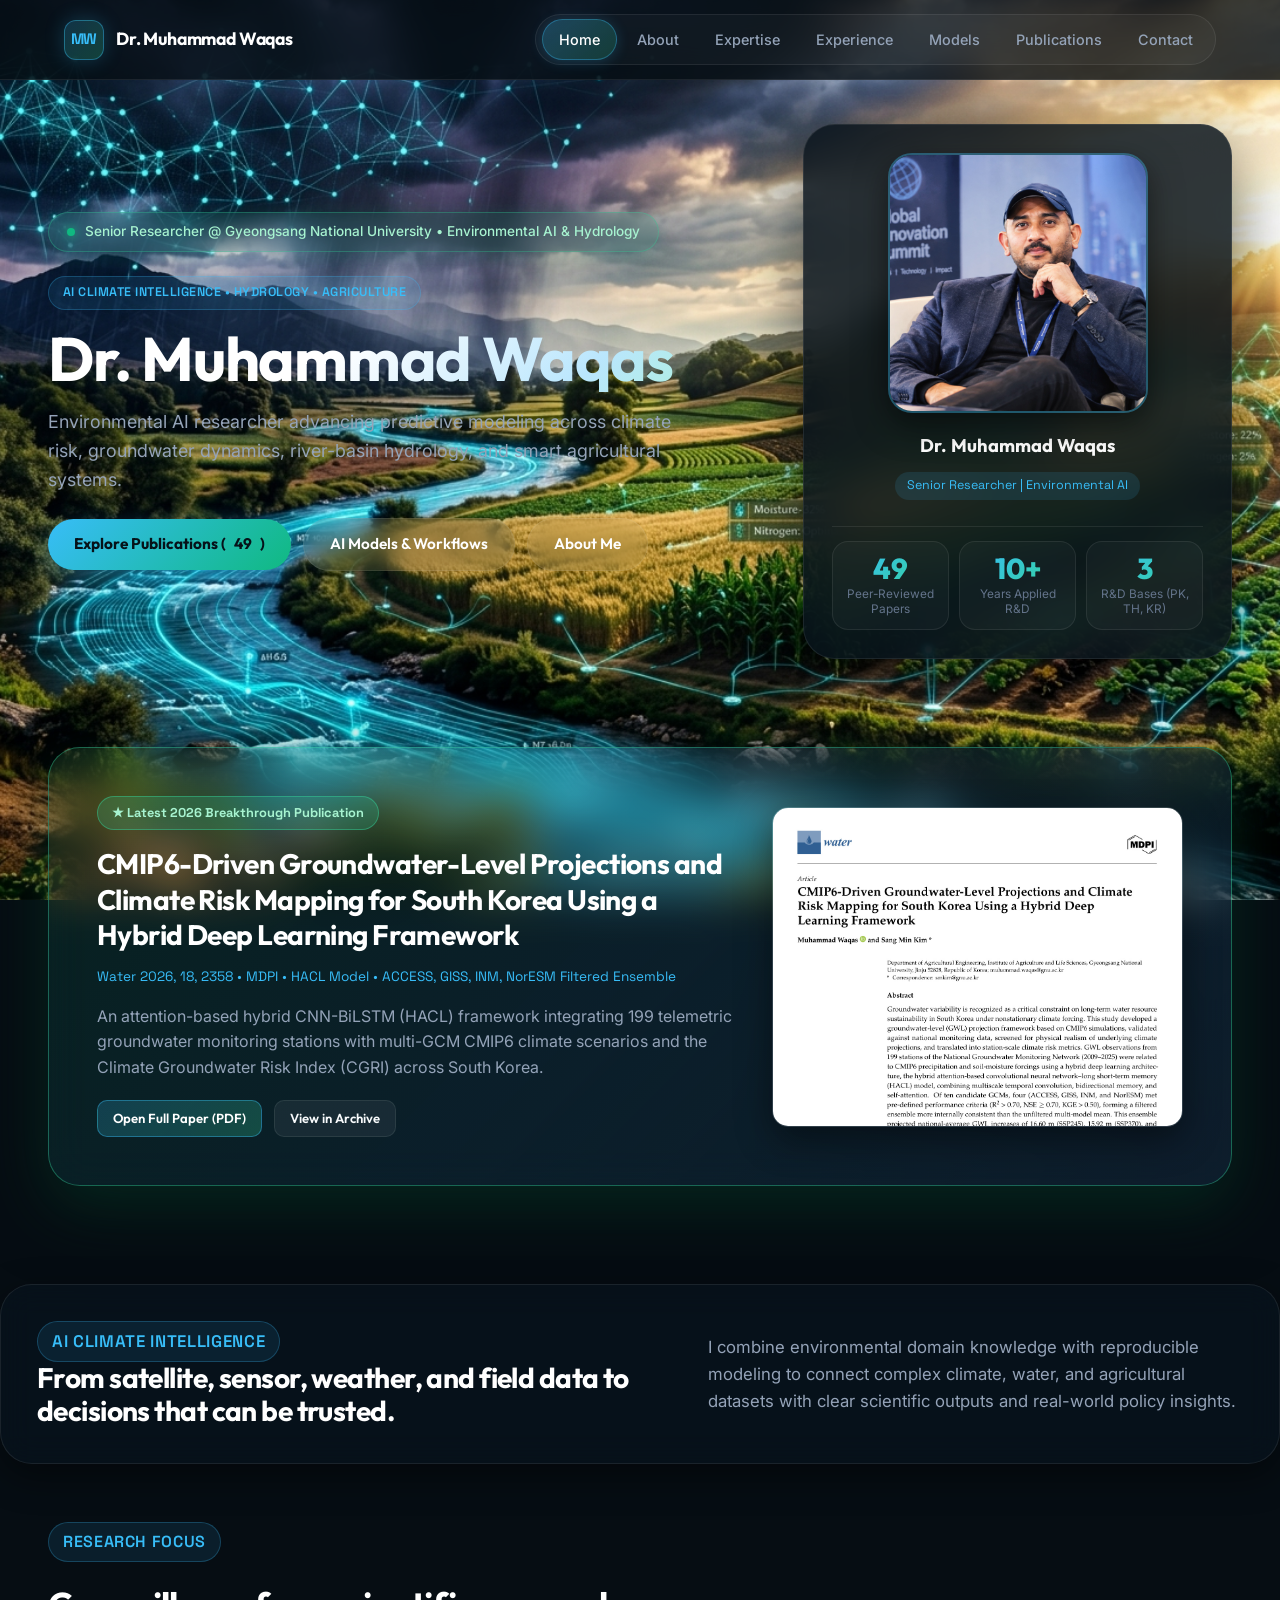
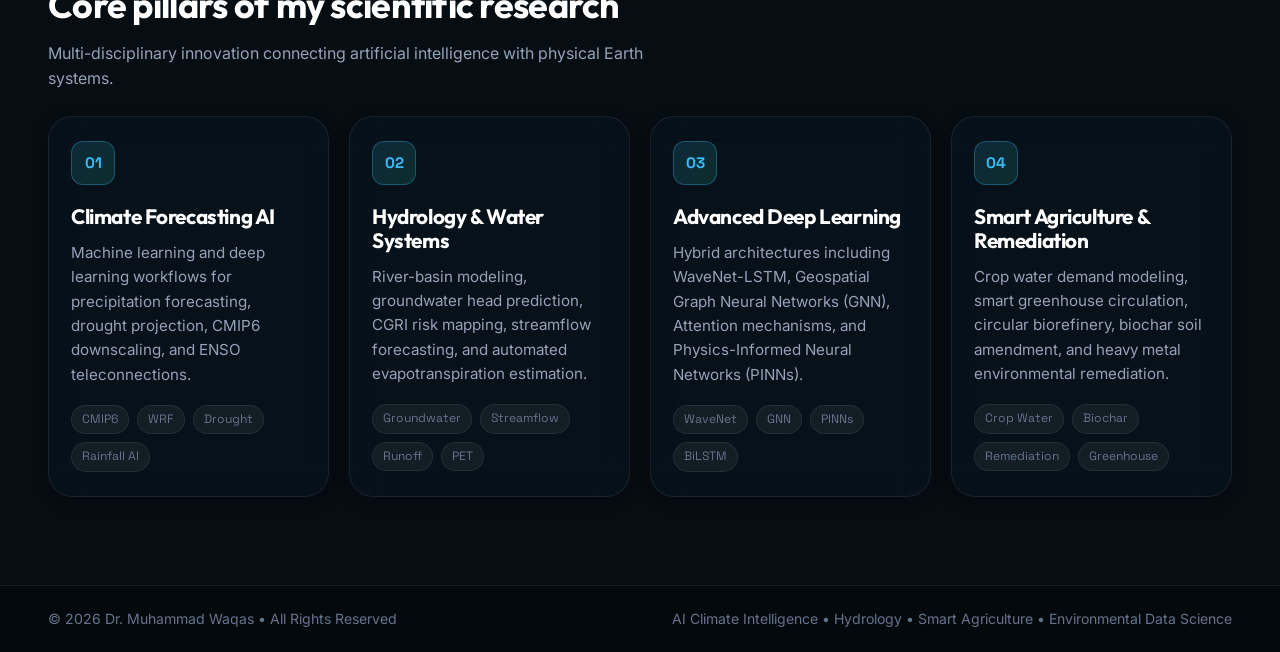
==== index.html @ 9c02750b "feat: install user's new custom video animations per page and update cache buster to v5" ====
<!doctype html>
<html lang="en">
  <head>
    <meta charset="utf-8">
    <meta name="viewport" content="width=device-width, initial-scale=1">
    <meta
      name="description"
      content="Dr. Muhammad Waqas - Senior Researcher in Environmental AI, Climate Forecasting, Hydrology, and Smart Agriculture."
    >
    <title>Dr. Muhammad Waqas | Environmental AI & Climate Intelligence</title>
    <link rel="stylesheet" href="styles.css?v=20260924-v5">
    <script src="background-animation.js?v=20260924-v5" defer></script>
    <script src="publications.js?v=20260924-v5" defer></script>
    <script src="analytics.js?v=20260813" defer></script>
  </head>
  <body data-page="home">
    <header class="site-header">
      <a class="brand" href="index.html" aria-label="Dr. Muhammad Waqas home">
        <span class="brand-mark">MW</span>
        <span>Dr. Muhammad Waqas</span>
      </a>
      <button class="mobile-nav-toggle" aria-label="Toggle navigation" onclick="document.querySelector('.nav').classList.toggle('mobile-active')">&#9776;</button>
      <nav class="nav" aria-label="Primary navigation">
        <a class="active" href="index.html">Home</a>
        <a href="about.html">About</a>
        <a href="services.html">Expertise</a>
        <a href="experience.html">Experience</a>
        <a href="models.html">Models</a>
        <a href="publications.html">Publications</a>
        <a href="contact.html">Contact</a>
      </nav>
    </header>

    <main>
      <section class="hero hero-home">
        <div class="hero-content">
          <div class="status-pill">
            <span class="pulse-dot"></span>
            <span>Senior Researcher @ Gyeongsang National University &bull; Environmental AI &amp; Hydrology</span>
          </div>
          <p class="kicker">AI Climate Intelligence &bull; Hydrology &bull; Agriculture</p>
          <h1>Dr. Muhammad Waqas</h1>
          <p class="hero-copy">
            Environmental AI researcher advancing predictive modeling across climate risk,
            groundwater dynamics, river-basin hydrology, and smart agricultural systems.
          </p>
          <div class="hero-actions" aria-label="Primary actions">
            <a class="button primary" href="publications.html">Explore Publications (<span data-publication-count>49</span>)</a>
            <a class="button secondary" href="models.html">AI Models &amp; Workflows</a>
            <a class="button secondary" href="about.html">About Me</a>
          </div>
        </div>

        <aside class="profile-panel portrait-card" aria-label="Profile summary">
          <div class="portrait-img-wrapper">
            <img src="profile-photo.jpg?v=20260923-summit" alt="Portrait of Dr. Muhammad Waqas">
          </div>
          <p class="portrait-name">Dr. Muhammad Waqas</p>
          <span class="portrait-badge">Senior Researcher | Environmental AI</span>
          
          <div class="metric-strip">
            <div>
              <span class="metric" data-publication-count>49</span>
              <span>Peer-Reviewed Papers</span>
            </div>
            <div>
              <span class="metric">10+</span>
              <span>Years Applied R&amp;D</span>
            </div>
            <div>
              <span class="metric">3</span>
              <span>R&amp;D Bases (PK, TH, KR)</span>
            </div>
          </div>
        </aside>
      </section>

      <!-- Featured 2026 Breakthrough Spotlight -->
      <section class="section">
        <div class="spotlight-card">
          <div>
            <span class="spotlight-badge">&starf; Latest 2026 Breakthrough Publication</span>
            <h3>CMIP6-Driven Groundwater-Level Projections and Climate Risk Mapping for South Korea Using a Hybrid Deep Learning Framework</h3>
            <p class="spotlight-meta">Water 2026, 18, 2358 &bull; MDPI &bull; HACL Model &bull; ACCESS, GISS, INM, NorESM Filtered Ensemble</p>
            <p>
              An attention-based hybrid CNN-BiLSTM (HACL) framework integrating 199 telemetric groundwater monitoring stations 
              with multi-GCM CMIP6 climate scenarios and the Climate Groundwater Risk Index (CGRI) across South Korea.
            </p>
            <div class="hero-actions" style="margin-top: 20px;">
              <a class="mini-button strong" href="papers/2026-49.pdf" target="_blank" rel="noopener">Open Full Paper (PDF)</a>
              <a class="mini-button" href="publications.html#cmip6-driven-groundwater-level-projections-and-climate-risk-mapping-for-south-korea-using">View in Archive</a>
            </div>
          </div>
          <div class="spotlight-preview-frame">
            <img src="preview-2026-49.jpg" alt="First page preview of CMIP6 Groundwater-Level Projections publication">
          </div>
        </div>
      </section>

      <section class="section intro-band">
        <div>
          <p class="section-label">AI Climate Intelligence</p>
          <h2>From satellite, sensor, weather, and field data to decisions that can be trusted.</h2>
        </div>
        <p>
          I combine environmental domain knowledge with reproducible modeling to connect
          complex climate, water, and agricultural datasets with clear scientific outputs and real-world policy insights.
        </p>
      </section>

      <section class="section">
        <div class="section-heading">
          <p class="section-label">Research Focus</p>
          <h2>Core pillars of my scientific research</h2>
          <p>Multi-disciplinary innovation connecting artificial intelligence with physical Earth systems.</p>
        </div>
        <div class="feature-grid four">
          <article class="bento-card">
            <span class="solution-icon">01</span>
            <h3>Climate Forecasting AI</h3>
            <p>Machine learning and deep learning workflows for precipitation forecasting, drought projection, CMIP6 downscaling, and ENSO teleconnections.</p>
            <div class="card-tags">
              <span class="card-tag">CMIP6</span>
              <span class="card-tag">WRF</span>
              <span class="card-tag">Drought</span>
              <span class="card-tag">Rainfall AI</span>
            </div>
          </article>
          <article class="bento-card">
            <span class="solution-icon">02</span>
            <h3>Hydrology &amp; Water Systems</h3>
            <p>River-basin modeling, groundwater head prediction, CGRI risk mapping, streamflow forecasting, and automated evapotranspiration estimation.</p>
            <div class="card-tags">
              <span class="card-tag">Groundwater</span>
              <span class="card-tag">Streamflow</span>
              <span class="card-tag">Runoff</span>
              <span class="card-tag">PET</span>
            </div>
          </article>
          <article class="bento-card">
            <span class="solution-icon">03</span>
            <h3>Advanced Deep Learning</h3>
            <p>Hybrid architectures including WaveNet-LSTM, Geospatial Graph Neural Networks (GNN), Attention mechanisms, and Physics-Informed Neural Networks (PINNs).</p>
            <div class="card-tags">
              <span class="card-tag">WaveNet</span>
              <span class="card-tag">GNN</span>
              <span class="card-tag">PINNs</span>
              <span class="card-tag">BiLSTM</span>
            </div>
          </article>
          <article class="bento-card">
            <span class="solution-icon">04</span>
            <h3>Smart Agriculture &amp; Remediation</h3>
            <p>Crop water demand modeling, smart greenhouse circulation, circular biorefinery, biochar soil amendment, and heavy metal environmental remediation.</p>
            <div class="card-tags">
              <span class="card-tag">Crop Water</span>
              <span class="card-tag">Biochar</span>
              <span class="card-tag">Remediation</span>
              <span class="card-tag">Greenhouse</span>
            </div>
          </article>
        </div>
      </section>
    </main>

    <footer class="site-footer">
      <span>&copy; 2026 Dr. Muhammad Waqas &bull; All Rights Reserved</span>
      <span>AI Climate Intelligence &bull; Hydrology &bull; Smart Agriculture &bull; Environmental Data Science</span>
    </footer>
  </body>
</html>
---- styles.css ----
@import url('https://fonts.googleapis.com/css2?family=Inter:wght@300;400;500;600;700&family=Outfit:wght@400;500;600;700;800;900&family=Space+Grotesk:wght@500;700&display=swap');

:root {
  color-scheme: dark;
  --bg-base: #060d13;
  --bg-surface: #0a1622;
  --bg-elevated: #0f2030;
  --bg-glass: rgba(8, 18, 28, 0.84);
  --bg-glass-strong: rgba(6, 14, 22, 0.94);
  --border-glass: rgba(255, 255, 255, 0.08);
  --border-glow: rgba(56, 189, 248, 0.28);
  --border-emerald: rgba(52, 211, 153, 0.3);

  --text-primary: #f8fafc;
  --text-secondary: #94a3b8;
  --text-muted: #64748b;

  --cyan: #38bdf8;
  --cyan-bright: #00f2fe;
  --cyan-glow: rgba(56, 189, 248, 0.22);
  --emerald: #34d399;
  --emerald-glow: rgba(52, 211, 153, 0.2);
  --teal: #14b8a6;
  --violet: #818cf8;
  --amber: #fbbf24;
  --coral: #fb7185;

  --font-heading: 'Outfit', -apple-system, BlinkMacSystemFont, sans-serif;
  --font-body: 'Inter', -apple-system, BlinkMacSystemFont, sans-serif;
  --font-mono: 'Space Grotesk', monospace;

  --shadow-sm: 0 4px 16px rgba(0, 0, 0, 0.3);
  --shadow-md: 0 12px 36px rgba(0, 0, 0, 0.45);
  --shadow-lg: 0 24px 70px rgba(0, 0, 0, 0.6);
  --shadow-glow: 0 0 40px rgba(56, 189, 248, 0.15);

  --radius-sm: 10px;
  --radius-md: 16px;
  --radius-lg: 24px;
  --radius-xl: 32px;
  --radius-pill: 9999px;

  --transition: all 0.28s cubic-bezier(0.16, 1, 0.3, 1);
}

*, *::before, *::after {
  box-sizing: border-box;
}

html {
  scroll-behavior: smooth;
  scroll-padding-top: 90px;
  background-color: var(--bg-base);
}

body {
  margin: 0;
  background-color: #060d13;
  color: var(--text-primary);
  font-family: var(--font-body);
  font-size: 1rem;
  line-height: 1.6;
  overflow-x: hidden;
  position: relative;
  -webkit-font-smoothing: antialiased;
}

/* Instant Direct Page Background Fallback */
body[data-page="home"] { background: #060d13 url('climate-hydrology-agriculture-bg.jpg') center center / cover no-repeat fixed; }
body[data-page="about"] { background: #060d13 url('bg-about.jpg') center center / cover no-repeat fixed; }
body[data-page="services"] { background: #060d13 url('bg-services.jpg') center center / cover no-repeat fixed; }
body[data-page="experience"] { background: #060d13 url('bg-experience.jpg') center center / cover no-repeat fixed; }
body[data-page="models"] { background: #060d13 url('bg-models.jpg') center center / cover no-repeat fixed; }
body[data-page="publications"] { background: #060d13 url('bg-publications.jpg') center center / cover no-repeat fixed; }
body[data-page="contact"] { background: #060d13 url('bg-contact.jpg') center center / cover no-repeat fixed; }

/* ==============================================================
   Cinematic Background Video System & Environmental Atmosphere
   ============================================================== */
.bg-video-wrapper {
  position: fixed;
  inset: 0;
  width: 100vw;
  height: 100vh;
  z-index: -2;
  overflow: hidden;
  pointer-events: none;
  background: #060d13;
}

/* High-Definition Thematic Backdrop per Page with subtle cinematic motion */
.bg-backdrop {
  position: absolute;
  inset: 0;
  width: 100%;
  height: 100%;
  background-size: cover;
  background-position: center center;
  background-repeat: no-repeat;
  transition: opacity 1.2s ease, filter 1.2s ease;
  transform-origin: center center;
  animation: subtleBackdropPan 45s ease-in-out infinite alternate;
  opacity: 1;
}

@keyframes subtleBackdropPan {
  0% { transform: scale(1.02) translate(0, 0); }
  50% { transform: scale(1.07) translate(-1%, 0.8%); }
  100% { transform: scale(1.04) translate(0.8%, -0.6%); }
}

/* On Home Page: Let user's original video animation shine directly at 100% */
body[data-page="home"] .bg-backdrop {
  display: none;
}
body[data-page="about"] .bg-backdrop {
  background-image: url('bg-about.jpg');
  filter: brightness(0.92) contrast(1.08) saturate(1.20);
}
body[data-page="services"] .bg-backdrop {
  background-image: url('bg-services.jpg');
  filter: brightness(0.92) contrast(1.08) saturate(1.25);
}
body[data-page="experience"] .bg-backdrop {
  background-image: url('bg-experience.jpg');
  filter: brightness(0.90) contrast(1.10) saturate(1.20);
}
body[data-page="models"] .bg-backdrop {
  background-image: url('bg-models.jpg');
  filter: brightness(0.90) contrast(1.12) saturate(1.28);
}
body[data-page="publications"] .bg-backdrop {
  background-image: url('bg-publications.jpg');
  filter: brightness(0.90) contrast(1.10) saturate(1.22);
}
body[data-page="contact"] .bg-backdrop {
  background-image: url('bg-contact.jpg');
  filter: brightness(0.92) contrast(1.06) saturate(1.20);
}

.bg-video-media {
  position: absolute;
  top: 50%;
  left: 50%;
  min-width: 100%;
  min-height: 100%;
  width: auto;
  height: auto;
  transform: translate(-50%, -50%) scale(1.01);
  object-fit: cover;
  transition: opacity 0.8s ease;
  opacity: 1;
  filter: brightness(1.05) contrast(1.04) saturate(1.28);
}

/* Crystal-Clear Ambient Vignette - keeps visuals 100% visible while preserving crisp typography */
.bg-video-overlay {
  position: absolute;
  inset: 0;
  z-index: 1;
  background: radial-gradient(ellipse 130% 90% at 50% 25%, rgba(6, 13, 19, 0.22) 0%, rgba(6, 13, 19, 0.45) 75%, rgba(6, 13, 19, 0.72) 100%);
  pointer-events: none;
}

/* Ambient canvas overlay for dynamic moving connected nodes */
#ambient-canvas {
  position: fixed;
  inset: 0;
  width: 100vw;
  height: 100vh;
  z-index: -1;
  pointer-events: none;
}

/* Subtle topological grid overlay */
body::after {
  content: '';
  position: fixed;
  inset: 0;
  z-index: -1;
  pointer-events: none;
  opacity: 0.25;
  background-image:
    linear-gradient(rgba(56, 189, 248, 0.03) 1px, transparent 1px),
    linear-gradient(90deg, rgba(56, 189, 248, 0.03) 1px, transparent 1px);
  background-size: 52px 52px;
  mask-image: radial-gradient(circle at 50% 30%, black 20%, transparent 80%);
}

/* Custom modern scrollbar */
::-webkit-scrollbar {
  width: 8px;
  height: 8px;
}
::-webkit-scrollbar-track {
  background: var(--bg-base);
}
::-webkit-scrollbar-thumb {
  background: rgba(255, 255, 255, 0.16);
  border-radius: 4px;
}
::-webkit-scrollbar-thumb:hover {
  background: rgba(56, 189, 248, 0.4);
}

a {
  color: inherit;
  text-decoration: none;
  transition: var(--transition);
}

img {
  max-width: 100%;
  height: auto;
  display: block;
}

h1, h2, h3, h4 {
  font-family: var(--font-heading);
  font-weight: 700;
  color: #ffffff;
  line-height: 1.15;
  margin: 0 0 16px;
  letter-spacing: -0.02em;
}

p {
  margin: 0 0 16px;
  color: var(--text-secondary);
}

/* -------------------------------------------------------------
   SITE HEADER & NAVIGATION
------------------------------------------------------------- */
.site-header {
  position: sticky;
  top: 0;
  z-index: 100;
  display: flex;
  align-items: center;
  justify-content: space-between;
  padding: 14px clamp(20px, 5vw, 64px);
  background: rgba(6, 13, 19, 0.78);
  backdrop-filter: blur(20px);
  -webkit-backdrop-filter: blur(20px);
  border-bottom: 1px solid var(--border-glass);
  transition: var(--transition);
}

.brand {
  display: inline-flex;
  align-items: center;
  gap: 12px;
  font-family: var(--font-heading);
  font-size: 1.1rem;
  font-weight: 700;
  color: #ffffff;
  letter-spacing: -0.01em;
}

.brand-mark {
  display: grid;
  place-items: center;
  width: 40px;
  height: 40px;
  border-radius: 12px;
  background: linear-gradient(135deg, rgba(56, 189, 248, 0.2), rgba(52, 211, 153, 0.25));
  border: 1px solid rgba(56, 189, 248, 0.4);
  color: var(--cyan);
  font-family: var(--font-mono);
  font-weight: 700;
  font-size: 0.95rem;
  box-shadow: 0 0 20px var(--cyan-glow);
}

.brand:hover .brand-mark {
  border-color: var(--emerald);
  color: var(--emerald);
  box-shadow: 0 0 24px var(--emerald-glow);
  transform: scale(1.04);
}

.nav {
  display: flex;
  align-items: center;
  gap: 4px;
  background: rgba(255, 255, 255, 0.03);
  padding: 4px 6px;
  border-radius: var(--radius-pill);
  border: 1px solid var(--border-glass);
}

.nav a {
  padding: 8px 16px;
  border-radius: var(--radius-pill);
  font-size: 0.9rem;
  font-weight: 500;
  color: var(--text-secondary);
  position: relative;
  transition: var(--transition);
}

.nav a:hover {
  color: #ffffff;
  background: rgba(255, 255, 255, 0.06);
}

.nav a.active {
  color: #ffffff;
  background: linear-gradient(135deg, rgba(56, 189, 248, 0.25), rgba(52, 211, 153, 0.2));
  border: 1px solid rgba(56, 189, 248, 0.35);
  box-shadow: 0 2px 14px rgba(56, 189, 248, 0.2);
}

/* Mobile Nav Toggle */
.mobile-nav-toggle {
  display: none;
  background: transparent;
  border: 1px solid var(--border-glass);
  color: #ffffff;
  padding: 8px 12px;
  border-radius: var(--radius-sm);
  font-size: 1.2rem;
  cursor: pointer;
}

/* -------------------------------------------------------------
   KICKERS, BADGES & STATUS PILLS
------------------------------------------------------------- */
.kicker,
.section-label {
  display: inline-flex;
  align-items: center;
  gap: 8px;
  padding: 6px 14px;
  border-radius: var(--radius-pill);
  background: rgba(56, 189, 248, 0.1);
  border: 1px solid rgba(56, 189, 248, 0.25);
  color: var(--cyan);
  font-family: var(--font-mono);
  font-size: 0.78rem;
  font-weight: 600;
  letter-spacing: 0.04em;
  text-transform: uppercase;
  margin-bottom: 16px;
}

.status-pill {
  display: inline-flex;
  align-items: center;
  gap: 10px;
  padding: 8px 18px;
  border-radius: var(--radius-pill);
  background: rgba(16, 185, 129, 0.12);
  border: 1px solid rgba(52, 211, 153, 0.3);
  color: #a7f3d0;
  font-size: 0.85rem;
  font-weight: 500;
  margin-bottom: 24px;
  backdrop-filter: blur(12px);
  box-shadow: 0 4px 20px rgba(16, 185, 129, 0.15);
}

.pulse-dot {
  width: 8px;
  height: 8px;
  border-radius: 50%;
  background: #10b981;
  box-shadow: 0 0 10px #10b981;
  animation: pulse-dot 2s infinite;
}

@keyframes pulse-dot {
  0% { transform: scale(0.95); box-shadow: 0 0 0 0 rgba(16, 185, 129, 0.7); }
  70% { transform: scale(1.1); box-shadow: 0 0 0 8px rgba(16, 185, 129, 0); }
  100% { transform: scale(0.95); box-shadow: 0 0 0 0 rgba(16, 185, 129, 0); }
}

/* -------------------------------------------------------------
   BUTTONS
------------------------------------------------------------- */
.button,
.mini-button {
  display: inline-flex;
  align-items: center;
  justify-content: center;
  gap: 8px;
  font-family: var(--font-heading);
  font-weight: 600;
  border-radius: var(--radius-pill);
  cursor: pointer;
  transition: var(--transition);
  white-space: nowrap;
}

.button {
  padding: 13px 26px;
  font-size: 0.96rem;
}

.button.primary {
  background: linear-gradient(135deg, #38bdf8 0%, #10b981 100%);
  color: #061219;
  border: none;
  font-weight: 700;
  box-shadow: 0 8px 25px rgba(56, 189, 248, 0.35);
}

.button.primary:hover {
  transform: translateY(-2px);
  box-shadow: 0 12px 32px rgba(56, 189, 248, 0.45);
  filter: brightness(1.1);
}

.button.secondary {
  background: rgba(255, 255, 255, 0.05);
  color: #ffffff;
  border: 1px solid var(--border-glass);
  backdrop-filter: blur(12px);
}

.button.secondary:hover {
  background: rgba(255, 255, 255, 0.12);
  border-color: rgba(255, 255, 255, 0.2);
  transform: translateY(-2px);
}

.mini-button {
  padding: 7px 15px;
  font-size: 0.82rem;
  border-radius: var(--radius-sm);
  background: rgba(255, 255, 255, 0.06);
  border: 1px solid var(--border-glass);
  color: var(--text-primary);
}

.mini-button:hover {
  background: rgba(56, 189, 248, 0.15);
  border-color: rgba(56, 189, 248, 0.4);
  color: var(--cyan);
}

.mini-button.strong {
  background: linear-gradient(135deg, rgba(56, 189, 248, 0.2), rgba(52, 211, 153, 0.25));
  border-color: rgba(56, 189, 248, 0.4);
  color: #ffffff;
}

.mini-button.strong:hover {
  background: linear-gradient(135deg, var(--cyan), var(--emerald));
  color: #051219;
  font-weight: 700;
}

/* -------------------------------------------------------------
   HERO SECTIONS
------------------------------------------------------------- */
.hero,
.page-hero {
  position: relative;
  padding: clamp(28px, 4vw, 52px) clamp(20px, 4vw, 48px);
  overflow: hidden;
}

.hero-home {
  display: grid;
  grid-template-columns: minmax(0, 1.25fr) minmax(300px, 0.75fr);
  gap: clamp(20px, 3.5vw, 40px);
  align-items: center;
  min-height: auto;
  padding-top: clamp(24px, 3.5vw, 44px);
  padding-bottom: clamp(24px, 3.5vw, 44px);
}

.hero-content {
  position: relative;
  z-index: 2;
}

.hero-content h1 {
  font-size: clamp(2.4rem, 4.8vw, 4.4rem);
  line-height: 1.08;
  margin-bottom: 16px;
  background: linear-gradient(135deg, #ffffff 40%, #bae6fd 75%, #a7f3d0 100%);
  -webkit-background-clip: text;
  -webkit-text-fill-color: transparent;
}

.hero-copy {
  font-size: clamp(1rem, 1.4vw, 1.15rem);
  color: var(--text-secondary);
  line-height: 1.6;
  max-width: 640px;
  margin-bottom: 24px;
}

.hero-actions {
  display: flex;
  flex-wrap: wrap;
  gap: 12px;
  align-items: center;
}

/* Page Hero for Subpages */
.page-hero {
  text-align: center;
  max-width: 920px;
  margin: 0 auto;
  padding-top: clamp(24px, 3.5vw, 44px);
  padding-bottom: 18px;
}

.page-hero h1 {
  font-size: clamp(2rem, 3.8vw, 3.2rem);
  margin-bottom: 12px;
  background: linear-gradient(135deg, #ffffff 45%, #7dd3fc 90%);
  -webkit-background-clip: text;
  -webkit-text-fill-color: transparent;
}

.page-hero p {
  font-size: 1.08rem;
  max-width: 680px;
  margin: 0 auto;
}

/* -------------------------------------------------------------
   MODERN PORTRAIT & PROFILE CARD
------------------------------------------------------------- */
.profile-panel,
.portrait-card {
  position: relative;
  background: var(--bg-glass);
  backdrop-filter: blur(20px);
  -webkit-backdrop-filter: blur(20px);
  border: 1px solid var(--border-glass);
  border-radius: var(--radius-xl);
  padding: 28px;
  box-shadow: var(--shadow-lg);
  transition: var(--transition);
  display: flex;
  flex-direction: column;
  gap: 18px;
}

.portrait-card:hover {
  border-color: var(--border-glow);
  box-shadow: var(--shadow-glow), var(--shadow-lg);
  transform: translateY(-4px);
}

.portrait-img-wrapper {
  position: relative;
  width: 100%;
  aspect-ratio: 1;
  max-width: 260px;
  margin: 0 auto;
  border-radius: var(--radius-lg);
  overflow: hidden;
  border: 2px solid rgba(56, 189, 248, 0.35);
  box-shadow: 0 12px 32px rgba(0, 0, 0, 0.5);
}

.portrait-card img {
  width: 100%;
  height: 100%;
  object-fit: cover;
  transition: transform 0.4s ease;
}

.portrait-card:hover img {
  transform: scale(1.03);
}

.portrait-fallback {
  display: none;
}

.portrait-name {
  font-family: var(--font-heading);
  font-size: 1.15rem;
  font-weight: 700;
  color: #ffffff;
  margin: 0;
  text-align: center;
}

.portrait-badge {
  display: inline-flex;
  align-items: center;
  justify-content: center;
  gap: 6px;
  margin: -6px auto 8px;
  padding: 4px 12px;
  border-radius: var(--radius-pill);
  background: rgba(56, 189, 248, 0.12);
  color: var(--cyan);
  font-size: 0.78rem;
  font-family: var(--font-mono);
}

.metric-strip {
  display: grid;
  grid-template-columns: repeat(3, 1fr);
  gap: 10px;
  padding-top: 14px;
  border-top: 1px solid var(--border-glass);
}

.metric-strip > div {
  background: rgba(255, 255, 255, 0.03);
  border: 1px solid var(--border-glass);
  border-radius: var(--radius-md);
  padding: 12px 8px;
  text-align: center;
  transition: var(--transition);
}

.metric-strip > div:hover {
  background: rgba(56, 189, 248, 0.08);
  border-color: rgba(56, 189, 248, 0.3);
}

.metric {
  display: block;
  font-family: var(--font-heading);
  font-size: 1.8rem;
  font-weight: 800;
  line-height: 1;
  background: linear-gradient(135deg, var(--cyan), var(--emerald));
  -webkit-background-clip: text;
  -webkit-text-fill-color: transparent;
  margin-bottom: 4px;
}

.metric-strip span:last-child {
  font-size: 0.74rem;
  color: var(--text-muted);
  display: block;
  line-height: 1.25;
}

/* -------------------------------------------------------------
   SECTIONS & SECTION HEADINGS
------------------------------------------------------------- */
.section {
  padding: clamp(26px, 3.5vw, 44px) clamp(20px, 4vw, 48px);
  max-width: 1360px;
  margin: 0 auto;
  position: relative;
}

.section-heading {
  margin-bottom: 24px;
}

.section-heading.center {
  text-align: center;
}

.section-heading h2 {
  font-size: clamp(1.6rem, 2.8vw, 2.4rem);
  margin-top: 6px;
  background: linear-gradient(135deg, #ffffff 60%, #cbd5e1 100%);
  -webkit-background-clip: text;
  -webkit-text-fill-color: transparent;
}

.section-heading p {
  font-size: 1rem;
  max-width: 650px;
}

.section-heading.center p {
  margin-left: auto;
  margin-right: auto;
}

/* Intro Band / Highlights */
.intro-band {
  background: var(--bg-glass);
  backdrop-filter: blur(16px);
  -webkit-backdrop-filter: blur(16px);
  border: 1px solid var(--border-glass);
  border-radius: var(--radius-xl);
  padding: clamp(22px, 3.5vw, 36px);
  display: grid;
  grid-template-columns: minmax(0, 1.2fr) minmax(0, 1fr);
  gap: 28px;
  align-items: center;
  box-shadow: var(--shadow-md);
  margin: 14px auto;
}

.intro-band h2 {
  font-size: clamp(1.4rem, 2.2vw, 1.9rem);
  margin-bottom: 0;
}

.intro-band p {
  font-size: 1.05rem;
  line-height: 1.6;
  margin: 0;
}

/* -------------------------------------------------------------
   BENTO GRIDS & FEATURE CARDS
------------------------------------------------------------- */
.feature-grid,
.service-grid,
.solution-grid {
  display: grid;
  grid-template-columns: repeat(auto-fit, minmax(290px, 1fr));
  gap: 20px;
}

.feature-grid.four {
  grid-template-columns: repeat(auto-fit, minmax(250px, 1fr));
}

.feature-grid article,
.service-grid article,
.solution-grid article,
.bento-card {
  position: relative;
  background: var(--bg-glass);
  backdrop-filter: blur(16px);
  -webkit-backdrop-filter: blur(16px);
  border: 1px solid var(--border-glass);
  border-radius: var(--radius-lg);
  padding: 24px 22px;
  box-shadow: var(--shadow-sm);
  transition: var(--transition);
  display: flex;
  flex-direction: column;
}

.feature-grid article:hover,
.service-grid article:hover,
.solution-grid article:hover,
.bento-card:hover {
  border-color: var(--border-glow);
  box-shadow: var(--shadow-md), 0 0 30px rgba(56, 189, 248, 0.12);
  transform: translateY(-4px);
}

.solution-icon,
.service-grid article > span:first-child {
  display: inline-flex;
  align-items: center;
  justify-content: center;
  width: 44px;
  height: 44px;
  border-radius: 12px;
  background: linear-gradient(135deg, rgba(56, 189, 248, 0.15), rgba(52, 211, 153, 0.15));
  border: 1px solid rgba(56, 189, 248, 0.3);
  color: var(--cyan);
  font-family: var(--font-mono);
  font-weight: 700;
  font-size: 0.95rem;
  margin-bottom: 20px;
}

.feature-grid h3,
.service-grid h3,
.solution-grid h3,
.bento-card h3 {
  font-size: 1.3rem;
  margin-bottom: 12px;
}

.feature-grid p,
.service-grid p,
.solution-grid p,
.bento-card p {
  color: var(--text-secondary);
  font-size: 0.95rem;
  line-height: 1.6;
  margin-bottom: 0;
}

/* Focus Pills inside cards */
.card-tags {
  display: flex;
  flex-wrap: wrap;
  gap: 8px;
  margin-top: 18px;
}

.card-tag {
  padding: 4px 10px;
  border-radius: var(--radius-pill);
  background: rgba(255, 255, 255, 0.05);
  border: 1px solid var(--border-glass);
  color: var(--text-muted);
  font-size: 0.76rem;
  font-family: var(--font-mono);
}

/* -------------------------------------------------------------
   FEATURED SPOTLIGHT CARD (LATEST 2026 BREAKTHROUGH)
------------------------------------------------------------- */
.spotlight-card {
  position: relative;
  background: linear-gradient(135deg, rgba(16, 185, 129, 0.12) 0%, rgba(56, 189, 248, 0.1) 50%, rgba(15, 32, 48, 0.85) 100%);
  backdrop-filter: blur(20px);
  -webkit-backdrop-filter: blur(20px);
  border: 1px solid rgba(52, 211, 153, 0.4);
  border-radius: var(--radius-xl);
  padding: clamp(32px, 5vw, 48px);
  box-shadow: 0 20px 60px rgba(16, 185, 129, 0.18), var(--shadow-lg);
  margin-bottom: 40px;
  display: grid;
  grid-template-columns: minmax(0, 1.4fr) minmax(280px, 0.9fr);
  gap: 36px;
  align-items: center;
}

.spotlight-badge {
  display: inline-flex;
  align-items: center;
  gap: 8px;
  padding: 6px 14px;
  border-radius: var(--radius-pill);
  background: rgba(52, 211, 153, 0.2);
  border: 1px solid rgba(52, 211, 153, 0.45);
  color: #a7f3d0;
  font-family: var(--font-mono);
  font-size: 0.8rem;
  font-weight: 700;
  margin-bottom: 16px;
}

.spotlight-card h3 {
  font-size: clamp(1.4rem, 2.2vw, 1.9rem);
  line-height: 1.25;
  margin-bottom: 14px;
  color: #ffffff;
}

.spotlight-meta {
  display: flex;
  flex-wrap: wrap;
  gap: 12px;
  align-items: center;
  font-family: var(--font-mono);
  font-size: 0.85rem;
  color: var(--cyan);
  margin-bottom: 16px;
}

.spotlight-preview-frame {
  border-radius: var(--radius-md);
  overflow: hidden;
  border: 1px solid rgba(255, 255, 255, 0.15);
  box-shadow: var(--shadow-md);
  max-height: 320px;
}

.spotlight-preview-frame img {
  width: 100%;
  height: 100%;
  object-fit: cover;
  object-position: top;
}

/* -------------------------------------------------------------
   MODELS GALLERY
------------------------------------------------------------- */
.model-grid {
  display: grid;
  grid-template-columns: repeat(auto-fill, minmax(360px, 1fr));
  gap: 30px;
}

.model-grid article {
  position: relative;
  background: var(--bg-glass);
  backdrop-filter: blur(18px);
  -webkit-backdrop-filter: blur(18px);
  border: 1px solid var(--border-glass);
  border-radius: var(--radius-lg);
  padding: 28px;
  box-shadow: var(--shadow-sm);
  transition: var(--transition);
  display: flex;
  flex-direction: column;
}

.model-grid article:hover {
  border-color: var(--border-glow);
  box-shadow: var(--shadow-lg), 0 0 35px rgba(56, 189, 248, 0.16);
  transform: translateY(-6px);
}

.model-number {
  font-family: var(--font-mono);
  font-size: 0.85rem;
  color: var(--cyan);
  font-weight: 700;
  margin-bottom: 8px;
}

.model-grid h3 {
  font-size: 1.35rem;
  margin-bottom: 10px;
}

.model-figure-frame {
  position: relative;
  width: 100%;
  height: 210px;
  margin: 16px 0;
  border-radius: var(--radius-md);
  overflow: hidden;
  border: 1px solid var(--border-glass);
  background: #02070b;
  cursor: zoom-in;
}

.model-figure {
  width: 100%;
  height: 100%;
  object-fit: cover;
  object-position: center;
  transition: transform 0.4s ease;
}

.model-figure-frame:hover .model-figure {
  transform: scale(1.05);
}

.model-grid ul {
  list-style: none;
  padding: 0;
  margin: 0 0 20px;
  display: flex;
  flex-direction: column;
  gap: 6px;
}

.model-grid li {
  font-size: 0.88rem;
  color: var(--text-secondary);
  display: flex;
  align-items: center;
  gap: 8px;
}

.model-grid li::before {
  content: '▸';
  color: var(--emerald);
}

.model-link {
  margin-top: auto;
  align-self: flex-start;
}

/* -------------------------------------------------------------
   PUBLICATIONS DIRECTORY & CARDS
------------------------------------------------------------- */
.publication-search-panel {
  background: var(--bg-glass);
  backdrop-filter: blur(20px);
  -webkit-backdrop-filter: blur(20px);
  border: 1px solid var(--border-glass);
  border-radius: var(--radius-lg);
  padding: 24px;
  margin-bottom: 32px;
  box-shadow: var(--shadow-sm);
}

.publication-search {
  width: 100%;
  padding: 14px 20px;
  background: rgba(2, 6, 10, 0.6);
  border: 1px solid rgba(255, 255, 255, 0.12);
  border-radius: var(--radius-md);
  color: #ffffff;
  font-family: var(--font-body);
  font-size: 1rem;
  outline: none;
  transition: var(--transition);
}

.publication-search:focus {
  border-color: var(--cyan);
  box-shadow: 0 0 20px rgba(56, 189, 248, 0.25);
}

.publication-search-panel .publication-keyword-chips {
  display: flex;
  flex-wrap: wrap;
  gap: 8px;
  margin-top: 14px;
}

.publication-keyword-chips button {
  background: rgba(255, 255, 255, 0.04);
  border: 1px solid var(--border-glass);
  color: var(--text-secondary);
  padding: 6px 12px;
  border-radius: var(--radius-pill);
  font-size: 0.78rem;
  cursor: pointer;
  transition: var(--transition);
}

.publication-keyword-chips button:hover {
  background: rgba(56, 189, 248, 0.15);
  border-color: rgba(56, 189, 248, 0.4);
  color: #ffffff;
}

.download-tools {
  display: flex;
  flex-wrap: wrap;
  gap: 8px;
  margin-bottom: 24px;
}

.filter-button {
  background: rgba(255, 255, 255, 0.04);
  border: 1px solid var(--border-glass);
  color: var(--text-secondary);
  padding: 8px 18px;
  border-radius: var(--radius-pill);
  font-size: 0.88rem;
  font-weight: 600;
  cursor: pointer;
  transition: var(--transition);
}

.filter-button:hover {
  background: rgba(255, 255, 255, 0.08);
  color: #ffffff;
}

.filter-button.active {
  background: linear-gradient(135deg, rgba(56, 189, 248, 0.25), rgba(52, 211, 153, 0.25));
  border-color: var(--cyan);
  color: #ffffff;
  box-shadow: 0 0 16px var(--cyan-glow);
}

.download-grid {
  display: grid;
  grid-template-columns: repeat(auto-fill, minmax(310px, 1fr));
  gap: 26px;
}

.download-card {
  position: relative;
  background: var(--bg-glass);
  backdrop-filter: blur(16px);
  -webkit-backdrop-filter: blur(16px);
  border: 1px solid var(--border-glass);
  border-radius: var(--radius-lg);
  overflow: hidden;
  box-shadow: var(--shadow-sm);
  transition: var(--transition);
  display: flex;
  flex-direction: column;
}

.download-card:hover {
  border-color: var(--border-glow);
  box-shadow: var(--shadow-md), 0 0 30px rgba(56, 189, 248, 0.12);
  transform: translateY(-4px);
}

.preview-frame {
  position: relative;
  width: 100%;
  height: 240px;
  background: #040a10;
  border-bottom: 1px solid var(--border-glass);
  overflow: hidden;
  cursor: pointer;
}

.preview-frame img {
  width: 100%;
  height: 100%;
  object-fit: cover;
  object-position: top center;
  transition: transform 0.4s ease;
}

.preview-frame:hover img {
  transform: scale(1.04);
}

.paper-preview.generated-preview {
  display: flex;
  flex-direction: column;
  justify-content: center;
  align-items: center;
  height: 100%;
  padding: 20px;
  text-align: center;
  background: linear-gradient(135deg, #091a27, #06111a);
}

.download-card-body {
  padding: 22px;
  display: flex;
  flex-direction: column;
  flex: 1;
}

.download-meta {
  display: flex;
  justify-content: space-between;
  align-items: center;
  margin-bottom: 12px;
  font-family: var(--font-mono);
  font-size: 0.78rem;
  color: var(--cyan);
}

.download-card-body h3 {
  font-size: 1.05rem;
  line-height: 1.45;
  margin-bottom: 14px;
  color: #ffffff;
  display: -webkit-box;
  -webkit-line-clamp: 3;
  -webkit-box-orient: vertical;
  overflow: hidden;
}

.download-keywords {
  display: flex;
  flex-wrap: wrap;
  gap: 6px;
  margin-bottom: 18px;
}

.publication-keyword {
  font-size: 0.72rem;
  padding: 3px 8px;
  border-radius: var(--radius-pill);
  background: rgba(255, 255, 255, 0.04);
  border: 1px solid var(--border-glass);
  color: var(--text-muted);
}

.download-actions {
  display: flex;
  gap: 8px;
  margin-top: auto;
}

.publication-search-status {
  font-size: 0.86rem;
  color: var(--text-muted);
  margin-top: 10px;
  margin-bottom: 0;
}

/* -------------------------------------------------------------
   GLOBAL COLLABORATION & EXPERIENCE
------------------------------------------------------------- */
.country-grid {
  display: grid;
  grid-template-columns: repeat(auto-fit, minmax(240px, 1fr));
  gap: 20px;
  margin-bottom: 40px;
}

.country-grid article {
  background: var(--bg-glass);
  backdrop-filter: blur(16px);
  -webkit-backdrop-filter: blur(16px);
  border: 1px solid var(--border-glass);
  border-radius: var(--radius-md);
  padding: 22px 20px;
  transition: var(--transition);
  display: flex;
  flex-direction: column;
  gap: 8px;
}

.country-grid article:hover {
  border-color: var(--border-glow);
  transform: translateY(-3px);
  box-shadow: var(--shadow-sm);
}

.country-grid .flag {
  width: 32px;
  height: 24px;
  display: block;
  margin-bottom: 4px;
}

.country-grid .flag img {
  width: 100%;
  height: 100%;
  object-fit: cover;
  border-radius: 4px;
}

.country-grid strong {
  font-size: 1.05rem;
  color: #ffffff;
}

.country-grid p {
  font-size: 0.86rem;
  color: var(--text-secondary);
  margin: 0;
}

/* Timeline */
.timeline {
  position: relative;
  border-left: 2px solid rgba(56, 189, 248, 0.25);
  margin-left: 14px;
  padding-left: 28px;
  display: flex;
  flex-direction: column;
  gap: 36px;
}

.timeline article {
  position: relative;
  background: var(--bg-glass);
  backdrop-filter: blur(16px);
  -webkit-backdrop-filter: blur(16px);
  border: 1px solid var(--border-glass);
  border-radius: var(--radius-md);
  padding: 24px 28px;
  transition: var(--transition);
}

.timeline article::before {
  content: '';
  position: absolute;
  left: -35px;
  top: 26px;
  width: 12px;
  height: 12px;
  border-radius: 50%;
  background: var(--cyan);
  box-shadow: 0 0 14px var(--cyan);
  border: 2px solid var(--bg-base);
}

.timeline article:hover {
  border-color: var(--border-glow);
  transform: translateX(4px);
}

.timeline time {
  display: inline-block;
  font-family: var(--font-mono);
  font-size: 0.8rem;
  color: var(--emerald);
  font-weight: 600;
  margin-bottom: 6px;
}

.timeline h3 {
  font-size: 1.2rem;
  margin-bottom: 4px;
}

.timeline p {
  color: var(--text-secondary);
  margin-bottom: 8px;
}

.timeline span {
  font-size: 0.88rem;
  color: var(--text-muted);
  display: block;
}

/* Affiliations Tag Cloud */
.tag-cloud {
  display: flex;
  flex-wrap: wrap;
  gap: 10px;
}

.tag-cloud span {
  padding: 8px 18px;
  border-radius: var(--radius-pill);
  background: var(--bg-glass);
  border: 1px solid var(--border-glass);
  color: var(--text-secondary);
  font-size: 0.88rem;
  font-family: var(--font-mono);
  transition: var(--transition);
}

.tag-cloud span:hover {
  background: rgba(56, 189, 248, 0.12);
  border-color: rgba(56, 189, 248, 0.35);
  color: #ffffff;
}

/* -------------------------------------------------------------
   CONTACT PAGE & CARDS
------------------------------------------------------------- */
.contact-page {
  display: grid;
  grid-template-columns: minmax(0, 1fr) minmax(300px, 1fr);
  gap: 40px;
  align-items: start;
}

.contact-card {
  background: var(--bg-glass);
  backdrop-filter: blur(20px);
  -webkit-backdrop-filter: blur(20px);
  border: 1px solid var(--border-glass);
  border-radius: var(--radius-xl);
  padding: 32px;
  display: flex;
  flex-direction: column;
  gap: 14px;
  box-shadow: var(--shadow-md);
}

.contact-card a {
  display: flex;
  align-items: center;
  justify-content: center;
  padding: 14px 20px;
  border-radius: var(--radius-md);
  font-size: 0.95rem;
}

/* -------------------------------------------------------------
   CASE STUDY GRID (SERVICES / EXPERTISE)
------------------------------------------------------------- */
.case-study-grid {
  display: grid;
  grid-template-columns: repeat(auto-fit, minmax(320px, 1fr));
  gap: 26px;
}

.case-study-grid article {
  background: var(--bg-glass);
  backdrop-filter: blur(16px);
  -webkit-backdrop-filter: blur(16px);
  border: 1px solid var(--border-glass);
  border-radius: var(--radius-lg);
  padding: 30px;
  transition: var(--transition);
  display: flex;
  flex-direction: column;
}

.case-study-grid article:hover {
  border-color: var(--border-glow);
  transform: translateY(-4px);
  box-shadow: var(--shadow-md);
}

.case-study-grid article > span:first-child {
  font-family: var(--font-mono);
  font-size: 0.78rem;
  color: var(--cyan);
  margin-bottom: 12px;
  text-transform: uppercase;
}

.case-study-grid h3 {
  font-size: 1.25rem;
  margin-bottom: 12px;
}

/* -------------------------------------------------------------
   EDUCATION SECTION
------------------------------------------------------------- */
.education-list {
  display: grid;
  grid-template-columns: repeat(auto-fit, minmax(300px, 1fr));
  gap: 24px;
}

.education-list article {
  background: var(--bg-glass);
  backdrop-filter: blur(16px);
  -webkit-backdrop-filter: blur(16px);
  border: 1px solid var(--border-glass);
  border-radius: var(--radius-md);
  padding: 26px;
  transition: var(--transition);
}

.education-list article:hover {
  border-color: var(--border-glow);
  transform: translateY(-3px);
}

.education-list span {
  font-family: var(--font-mono);
  font-size: 0.8rem;
  color: var(--emerald);
  font-weight: 600;
  display: block;
  margin-bottom: 8px;
}

.education-list h3 {
  font-size: 1.15rem;
  margin-bottom: 8px;
}

.education-list p {
  color: var(--text-secondary);
  font-size: 0.92rem;
  margin: 0;
}

/* -------------------------------------------------------------
   SITE FOOTER
------------------------------------------------------------- */
.site-footer {
  margin-top: 44px;
  padding: 22px clamp(20px, 4vw, 48px);
  border-top: 1px solid var(--border-glass);
  background: rgba(4, 9, 14, 0.9);
  display: flex;
  flex-wrap: wrap;
  justify-content: space-between;
  align-items: center;
  gap: 18px;
  color: var(--text-muted);
  font-size: 0.88rem;
}

.site-footer span {
  display: inline-flex;
  align-items: center;
  gap: 8px;
}

/* -------------------------------------------------------------
   MODAL LIGHTBOX (FOR FIGURES & PREVIEWS)
------------------------------------------------------------- */
.lightbox-modal {
  position: fixed;
  inset: 0;
  z-index: 200;
  background: rgba(2, 6, 10, 0.88);
  backdrop-filter: blur(16px);
  -webkit-backdrop-filter: blur(16px);
  display: none;
  place-items: center;
  padding: 24px;
}

.lightbox-modal.active {
  display: grid;
}

.lightbox-content {
  position: relative;
  max-width: 90vw;
  max-height: 90vh;
  border-radius: var(--radius-lg);
  overflow: hidden;
  box-shadow: 0 0 60px rgba(0, 0, 0, 0.8);
  border: 1px solid var(--border-glass);
}

.lightbox-content img {
  max-width: 100%;
  max-height: 85vh;
  object-fit: contain;
}

.lightbox-close {
  position: absolute;
  top: 16px;
  right: 16px;
  background: rgba(0, 0, 0, 0.65);
  border: 1px solid rgba(255, 255, 255, 0.2);
  color: #ffffff;
  width: 36px;
  height: 36px;
  border-radius: 50%;
  display: grid;
  place-items: center;
  cursor: pointer;
  font-size: 1.1rem;
}

/* -------------------------------------------------------------
   RESPONSIVE DESIGN (MEDIA QUERIES)
------------------------------------------------------------- */
@media (max-width: 980px) {
  .hero-home {
    grid-template-columns: 1fr;
    text-align: center;
  }
  .hero-content {
    margin: 0 auto;
  }
  .hero-actions {
    justify-content: center;
  }
  .profile-panel {
    max-width: 440px;
    margin: 0 auto;
  }
  .intro-band {
    grid-template-columns: 1fr;
  }
  .spotlight-card {
    grid-template-columns: 1fr;
  }
  .contact-page {
    grid-template-columns: 1fr;
  }
}

@media (max-width: 768px) {
  .site-header {
    padding: 12px 20px;
  }
  .nav {
    display: none;
  }
  .nav.mobile-active {
    display: flex;
    flex-direction: column;
    position: absolute;
    top: 100%;
    left: 20px;
    right: 20px;
    background: rgba(6, 13, 19, 0.96);
    backdrop-filter: blur(24px);
    border: 1px solid var(--border-glass);
    border-radius: var(--radius-lg);
    padding: 14px;
    box-shadow: var(--shadow-lg);
  }
  .mobile-nav-toggle {
    display: block;
  }
  .model-grid {
    grid-template-columns: 1fr;
  }
  .download-grid {
    grid-template-columns: 1fr;
  }
  .metric-strip {
    grid-template-columns: repeat(3, 1fr);
  }
}
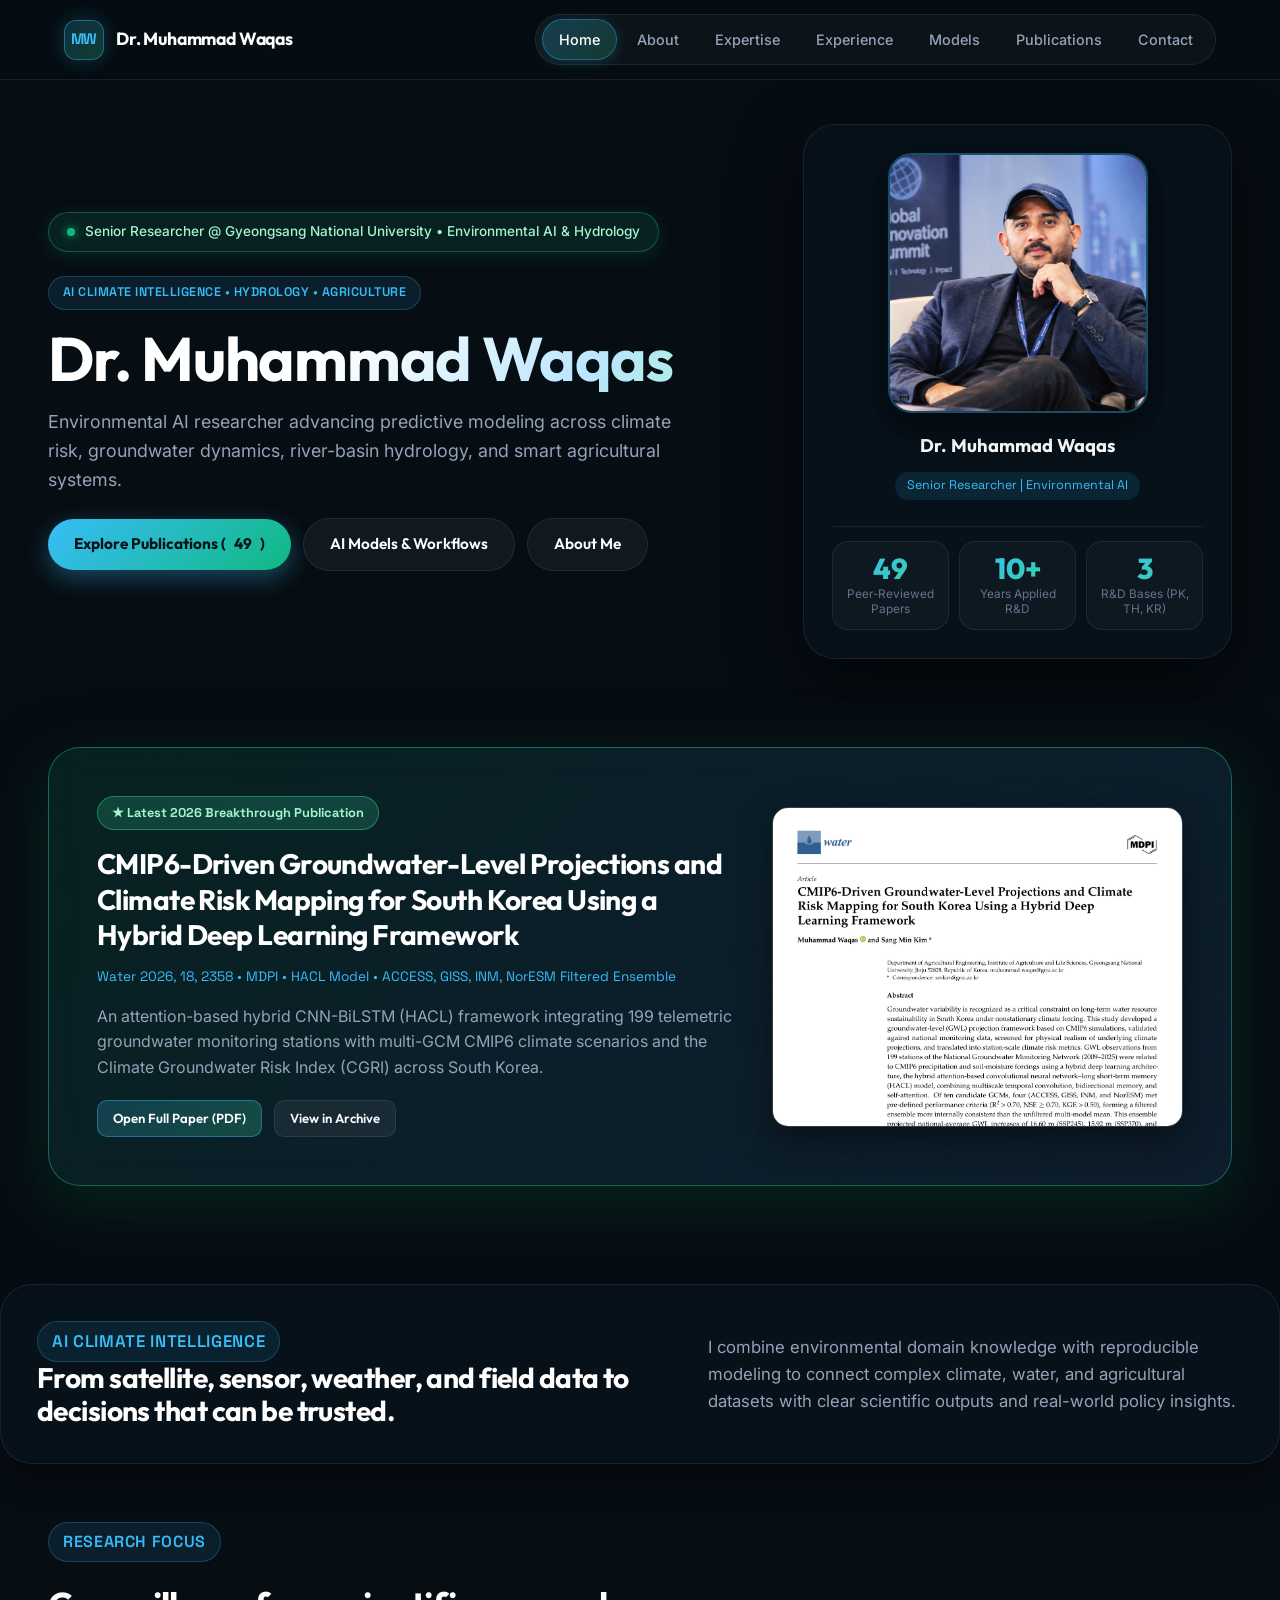
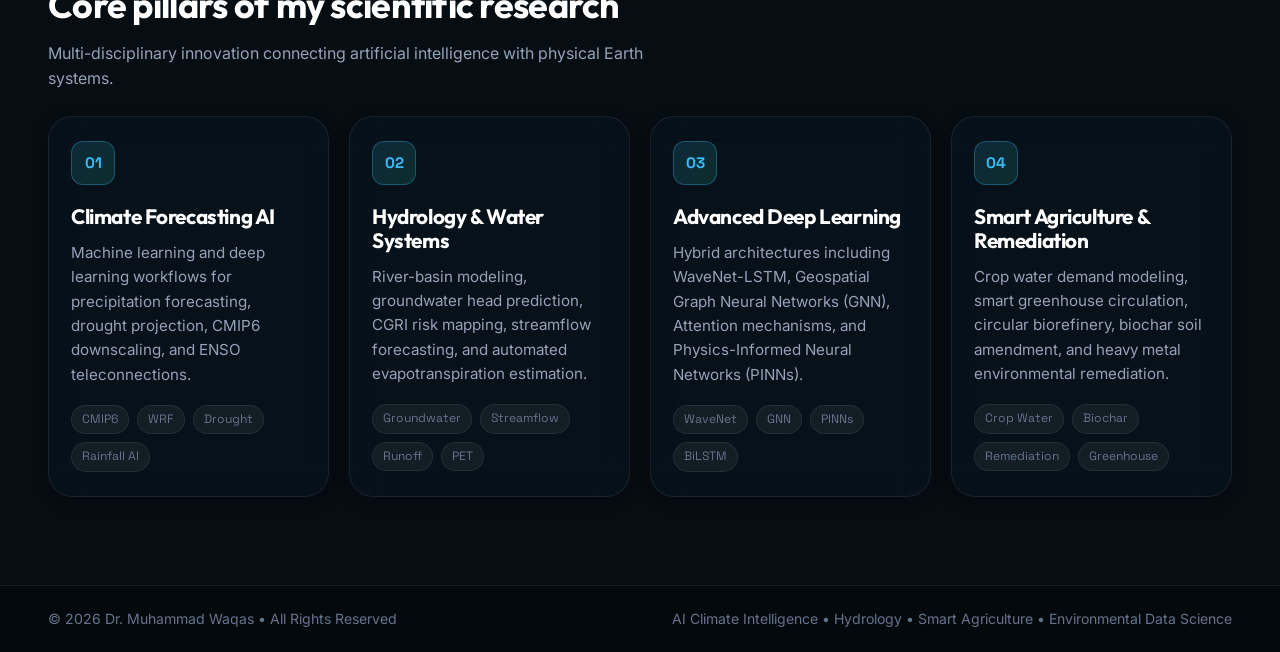
==== commit d0c81345: "fix: embed native HTML5 video wrappers across all pages, remove fixed body background conflict, and " ====
--- a/index.html
+++ b/index.html
@@ -8,12 +8,19 @@
       content="Dr. Muhammad Waqas - Senior Researcher in Environmental AI, Climate Forecasting, Hydrology, and Smart Agriculture."
     >
     <title>Dr. Muhammad Waqas | Environmental AI & Climate Intelligence</title>
-    <link rel="stylesheet" href="styles.css?v=20260924-v5">
-    <script src="background-animation.js?v=20260924-v5" defer></script>
-    <script src="publications.js?v=20260924-v5" defer></script>
+    <link rel="stylesheet" href="styles.css?v=20260924-v7">
+    <script src="background-animation.js?v=20260924-v7" defer></script>
+    <script src="publications.js?v=20260924-v7" defer></script>
     <script src="analytics.js?v=20260813" defer></script>
   </head>
   <body data-page="home">
+    <div id="bg-video-wrapper" class="bg-video-wrapper" aria-hidden="true">
+      <div class="bg-backdrop"></div>
+      <video class="bg-video-media is-ready" autoplay muted loop playsinline webkit-playsinline preload="auto" src="bg-video-home.mp4">
+        <source src="bg-video-home.mp4" type="video/mp4">
+      </video>
+      <div class="bg-video-overlay"></div>
+    </div>
     <header class="site-header">
       <a class="brand" href="index.html" aria-label="Dr. Muhammad Waqas home">
         <span class="brand-mark">MW</span>
--- a/styles.css
+++ b/styles.css
@@ -65,14 +65,10 @@
   -webkit-font-smoothing: antialiased;
 }
 
-/* Instant Direct Page Background Fallback */
-body[data-page="home"] { background: #060d13 url('climate-hydrology-agriculture-bg.jpg') center center / cover no-repeat fixed; }
-body[data-page="about"] { background: #060d13 url('bg-about.jpg') center center / cover no-repeat fixed; }
-body[data-page="services"] { background: #060d13 url('bg-services.jpg') center center / cover no-repeat fixed; }
-body[data-page="experience"] { background: #060d13 url('bg-experience.jpg') center center / cover no-repeat fixed; }
-body[data-page="models"] { background: #060d13 url('bg-models.jpg') center center / cover no-repeat fixed; }
-body[data-page="publications"] { background: #060d13 url('bg-publications.jpg') center center / cover no-repeat fixed; }
-body[data-page="contact"] { background: #060d13 url('bg-contact.jpg') center center / cover no-repeat fixed; }
+/* Page background base (visuals handled seamlessly by .bg-backdrop and .bg-video-media in #bg-video-wrapper) */
+body[data-page] {
+  background-color: #060d13;
+}
 
 /* ==============================================================
    Cinematic Background Video System & Environmental Atmosphere
@@ -101,6 +97,7 @@
   transform-origin: center center;
   animation: subtleBackdropPan 45s ease-in-out infinite alternate;
   opacity: 1;
+  z-index: 0;
 }
 
 @keyframes subtleBackdropPan {
@@ -109,9 +106,8 @@
   100% { transform: scale(1.04) translate(0.8%, -0.6%); }
 }
 
-/* On Home Page: Let user's original video animation shine directly at 100% */
 body[data-page="home"] .bg-backdrop {
-  display: none;
+  background-image: url('climate-hydrology-agriculture-bg.jpg');
 }
 body[data-page="about"] .bg-backdrop {
   background-image: url('bg-about.jpg');
@@ -151,13 +147,14 @@
   transition: opacity 0.8s ease;
   opacity: 1;
   filter: brightness(1.05) contrast(1.04) saturate(1.28);
+  z-index: 1;
 }
 
 /* Crystal-Clear Ambient Vignette - keeps visuals 100% visible while preserving crisp typography */
 .bg-video-overlay {
   position: absolute;
   inset: 0;
-  z-index: 1;
+  z-index: 2;
   background: radial-gradient(ellipse 130% 90% at 50% 25%, rgba(6, 13, 19, 0.22) 0%, rgba(6, 13, 19, 0.45) 75%, rgba(6, 13, 19, 0.72) 100%);
   pointer-events: none;
 }
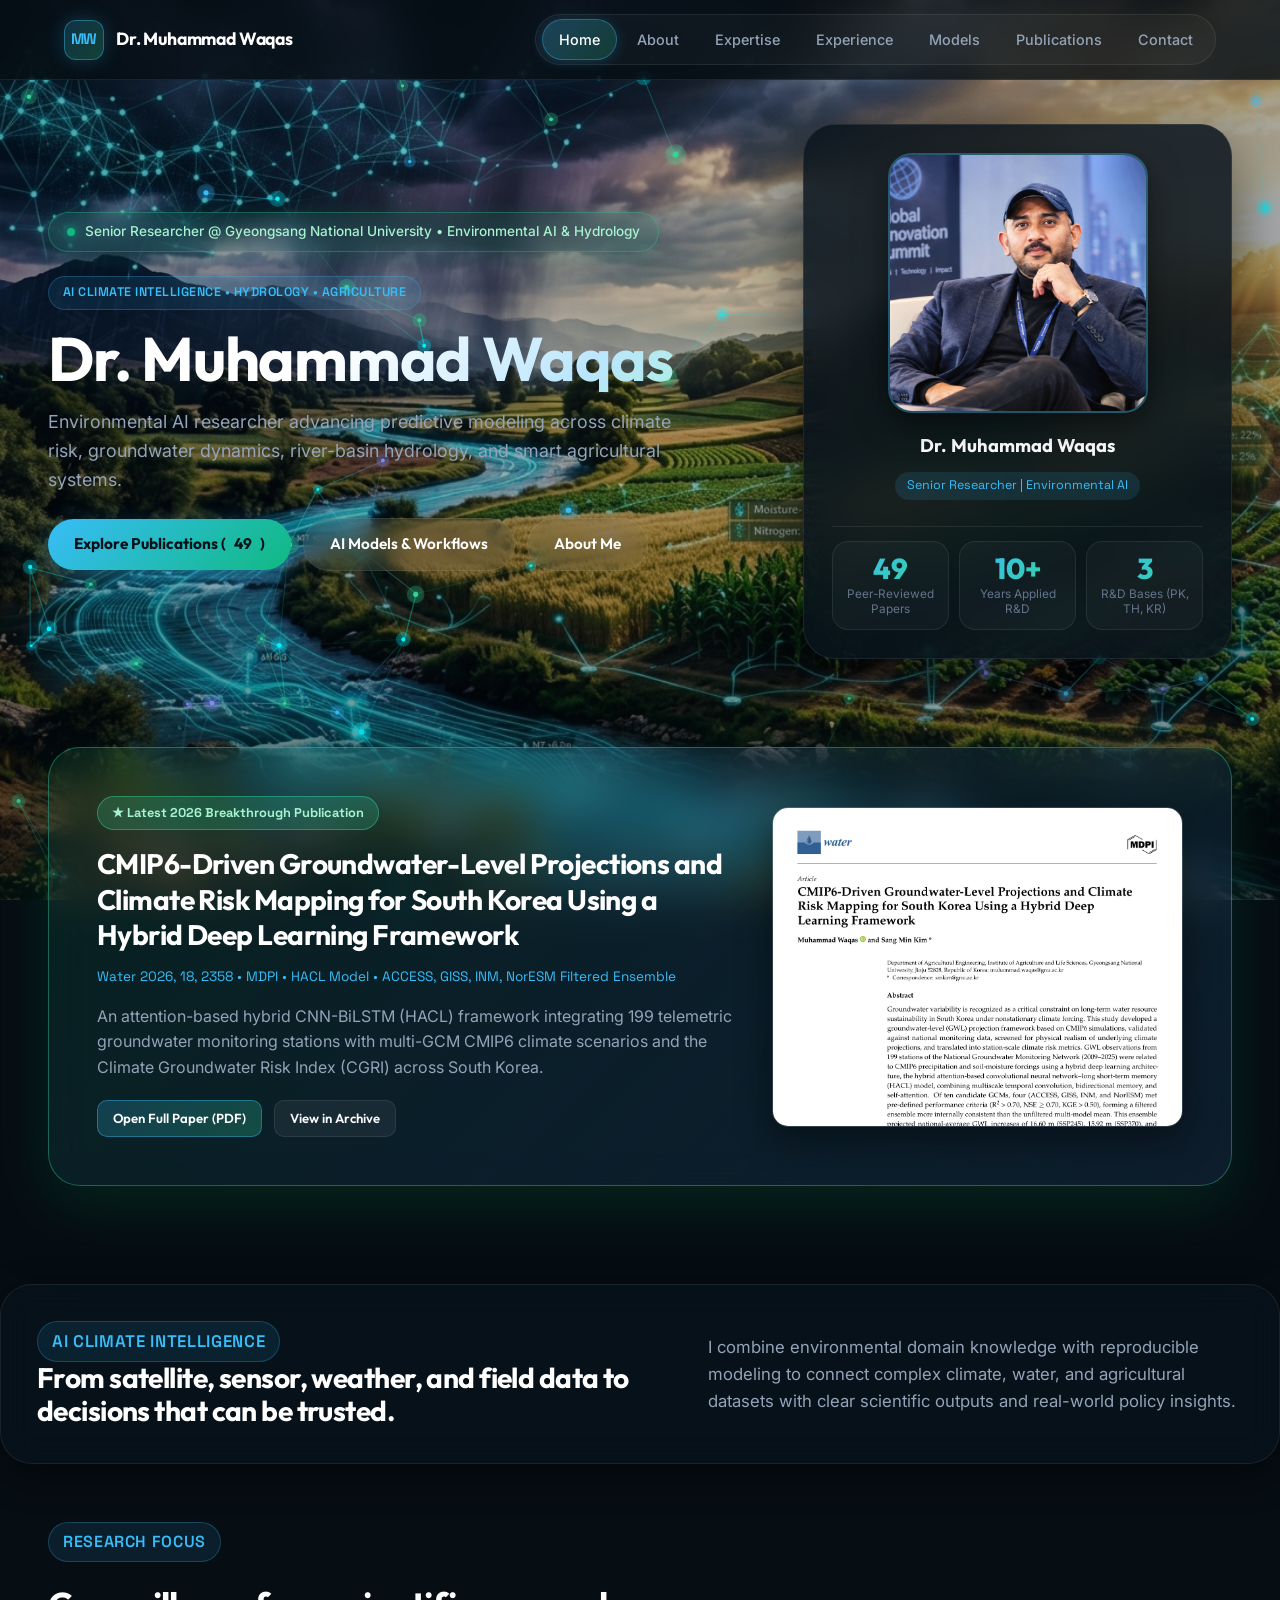
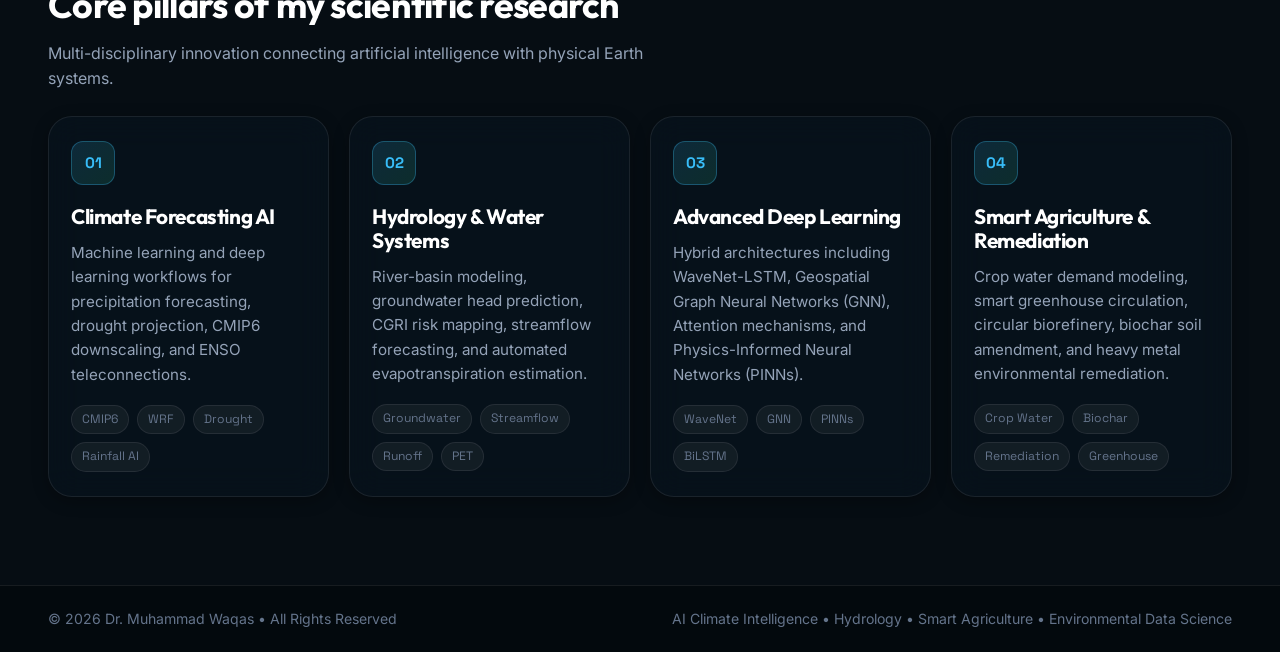
==== commit 2cbcd025: "fix: resolve background occlusion by making body transparent and setting positive z-index stack" ====
--- a/index.html
+++ b/index.html
@@ -8,9 +8,9 @@
       content="Dr. Muhammad Waqas - Senior Researcher in Environmental AI, Climate Forecasting, Hydrology, and Smart Agriculture."
     >
     <title>Dr. Muhammad Waqas | Environmental AI & Climate Intelligence</title>
-    <link rel="stylesheet" href="styles.css?v=20260924-v7">
-    <script src="background-animation.js?v=20260924-v7" defer></script>
-    <script src="publications.js?v=20260924-v7" defer></script>
+    <link rel="stylesheet" href="styles.css?v=20260924-v8">
+    <script src="background-animation.js?v=20260924-v8" defer></script>
+    <script src="publications.js?v=20260924-v8" defer></script>
     <script src="analytics.js?v=20260813" defer></script>
   </head>
   <body data-page="home">
--- a/styles.css
+++ b/styles.css
@@ -55,7 +55,7 @@
 
 body {
   margin: 0;
-  background-color: #060d13;
+  background-color: transparent;
   color: var(--text-primary);
   font-family: var(--font-body);
   font-size: 1rem;
@@ -65,9 +65,9 @@
   -webkit-font-smoothing: antialiased;
 }
 
-/* Page background base (visuals handled seamlessly by .bg-backdrop and .bg-video-media in #bg-video-wrapper) */
+/* Page background base */
 body[data-page] {
-  background-color: #060d13;
+  background-color: transparent;
 }
 
 /* ==============================================================
@@ -78,7 +78,7 @@
   inset: 0;
   width: 100vw;
   height: 100vh;
-  z-index: -2;
+  z-index: 0;
   overflow: hidden;
   pointer-events: none;
   background: #060d13;
@@ -138,10 +138,10 @@
   position: absolute;
   top: 50%;
   left: 50%;
+  width: 100%;
+  height: 100%;
   min-width: 100%;
   min-height: 100%;
-  width: auto;
-  height: auto;
   transform: translate(-50%, -50%) scale(1.01);
   object-fit: cover;
   transition: opacity 0.8s ease;
@@ -165,7 +165,7 @@
   inset: 0;
   width: 100vw;
   height: 100vh;
-  z-index: -1;
+  z-index: 1;
   pointer-events: none;
 }
 
@@ -174,7 +174,7 @@
   content: '';
   position: fixed;
   inset: 0;
-  z-index: -1;
+  z-index: 1;
   pointer-events: none;
   opacity: 0.25;
   background-image:
@@ -182,6 +182,18 @@
     linear-gradient(90deg, rgba(56, 189, 248, 0.03) 1px, transparent 1px);
   background-size: 52px 52px;
   mask-image: radial-gradient(circle at 50% 30%, black 20%, transparent 80%);
+}
+
+/* Foreground content stack */
+main,
+.page-hero,
+.hero,
+.section,
+.container,
+.footer,
+footer {
+  position: relative;
+  z-index: 2;
 }
 
 /* Custom modern scrollbar */
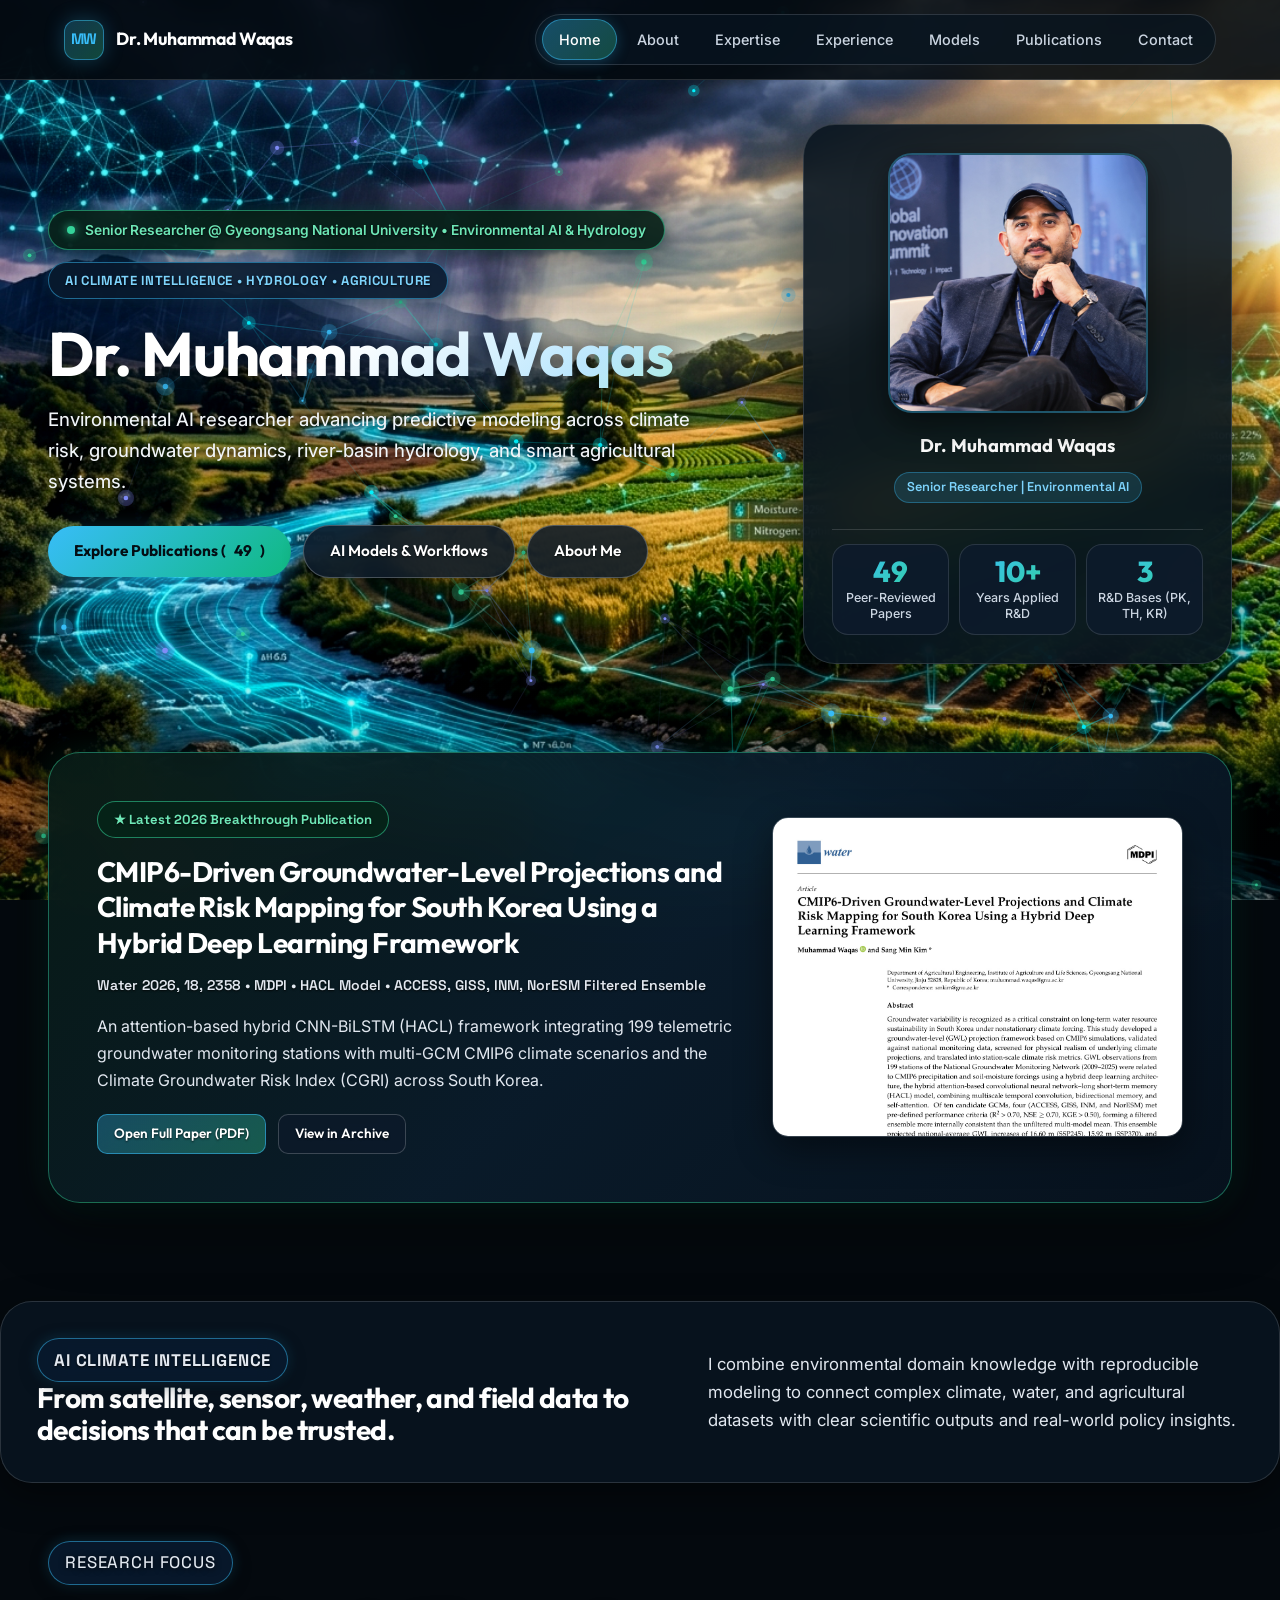
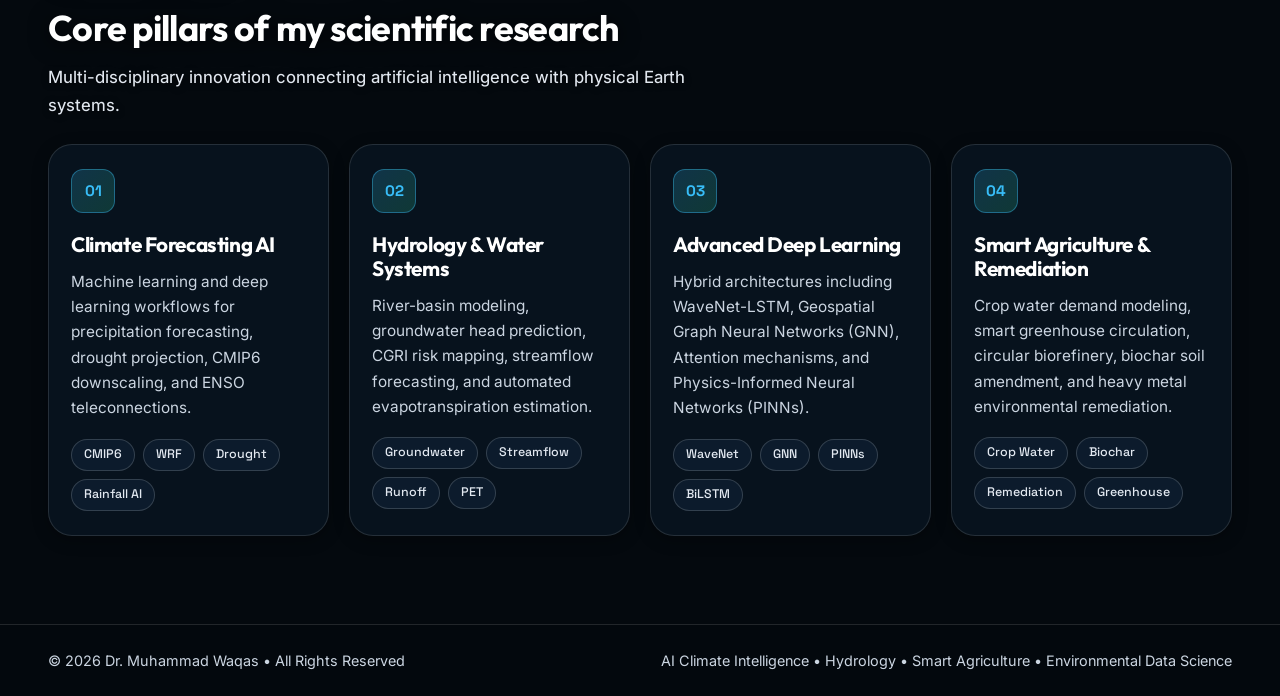
==== commit 9b696fe0: "fix: set official summit profile image with distinct filename and maximize background video visibili" ====
--- a/index.html
+++ b/index.html
@@ -8,9 +8,9 @@
       content="Dr. Muhammad Waqas - Senior Researcher in Environmental AI, Climate Forecasting, Hydrology, and Smart Agriculture."
     >
     <title>Dr. Muhammad Waqas | Environmental AI & Climate Intelligence</title>
-    <link rel="stylesheet" href="styles.css?v=20260924-v8">
-    <script src="background-animation.js?v=20260924-v8" defer></script>
-    <script src="publications.js?v=20260924-v8" defer></script>
+    <link rel="stylesheet" href="styles.css?v=20260925-v10">
+    <script src="background-animation.js?v=20260925-v10" defer></script>
+    <script src="publications.js?v=20260925-v10" defer></script>
     <script src="analytics.js?v=20260813" defer></script>
   </head>
   <body data-page="home">
@@ -41,11 +41,13 @@
     <main>
       <section class="hero hero-home">
         <div class="hero-content">
-          <div class="status-pill">
-            <span class="pulse-dot"></span>
-            <span>Senior Researcher @ Gyeongsang National University &bull; Environmental AI &amp; Hydrology</span>
+          <div class="hero-badges">
+            <div class="status-pill">
+              <span class="pulse-dot"></span>
+              <span>Senior Researcher @ Gyeongsang National University &bull; Environmental AI &amp; Hydrology</span>
+            </div>
+            <p class="kicker">AI Climate Intelligence &bull; Hydrology &bull; Agriculture</p>
           </div>
-          <p class="kicker">AI Climate Intelligence &bull; Hydrology &bull; Agriculture</p>
           <h1>Dr. Muhammad Waqas</h1>
           <p class="hero-copy">
             Environmental AI researcher advancing predictive modeling across climate risk,
@@ -60,7 +62,7 @@
 
         <aside class="profile-panel portrait-card" aria-label="Profile summary">
           <div class="portrait-img-wrapper">
-            <img src="profile-photo.jpg?v=20260923-summit" alt="Portrait of Dr. Muhammad Waqas">
+            <img src="waqas-summit-profile.jpg?v=20260925-v1" alt="Portrait of Dr. Muhammad Waqas">
           </div>
           <p class="portrait-name">Dr. Muhammad Waqas</p>
           <span class="portrait-badge">Senior Researcher | Environmental AI</span>
--- a/styles.css
+++ b/styles.css
@@ -2,24 +2,25 @@
 
 :root {
   color-scheme: dark;
-  --bg-base: #060d13;
-  --bg-surface: #0a1622;
-  --bg-elevated: #0f2030;
-  --bg-glass: rgba(8, 18, 28, 0.84);
-  --bg-glass-strong: rgba(6, 14, 22, 0.94);
-  --border-glass: rgba(255, 255, 255, 0.08);
-  --border-glow: rgba(56, 189, 248, 0.28);
-  --border-emerald: rgba(52, 211, 153, 0.3);
-
-  --text-primary: #f8fafc;
-  --text-secondary: #94a3b8;
-  --text-muted: #64748b;
+  --bg-base: #04090e;
+  --bg-surface: #071522;
+  --bg-elevated: #0c2033;
+  --bg-glass: rgba(8, 20, 32, 0.90);
+  --bg-glass-strong: rgba(5, 13, 22, 0.96);
+  --border-glass: rgba(255, 255, 255, 0.14);
+  --border-glow: rgba(56, 189, 248, 0.38);
+  --border-emerald: rgba(52, 211, 153, 0.38);
+
+  --text-primary: #ffffff;
+  --text-secondary: #e2e8f0;
+  --text-muted: #cbd5e1;
+  --text-dim: #94a3b8;
 
   --cyan: #38bdf8;
   --cyan-bright: #00f2fe;
-  --cyan-glow: rgba(56, 189, 248, 0.22);
+  --cyan-glow: rgba(56, 189, 248, 0.25);
   --emerald: #34d399;
-  --emerald-glow: rgba(52, 211, 153, 0.2);
+  --emerald-glow: rgba(52, 211, 153, 0.25);
   --teal: #14b8a6;
   --violet: #818cf8;
   --amber: #fbbf24;
@@ -81,7 +82,7 @@
   z-index: 0;
   overflow: hidden;
   pointer-events: none;
-  background: #060d13;
+  background: #04090e;
 }
 
 /* High-Definition Thematic Backdrop per Page with subtle cinematic motion */
@@ -108,30 +109,31 @@
 
 body[data-page="home"] .bg-backdrop {
   background-image: url('climate-hydrology-agriculture-bg.jpg');
+  filter: brightness(0.96) contrast(1.04) saturate(1.22);
 }
 body[data-page="about"] .bg-backdrop {
   background-image: url('bg-about.jpg');
-  filter: brightness(0.92) contrast(1.08) saturate(1.20);
+  filter: brightness(0.96) contrast(1.04) saturate(1.24);
 }
 body[data-page="services"] .bg-backdrop {
   background-image: url('bg-services.jpg');
-  filter: brightness(0.92) contrast(1.08) saturate(1.25);
+  filter: brightness(0.96) contrast(1.04) saturate(1.25);
 }
 body[data-page="experience"] .bg-backdrop {
   background-image: url('bg-experience.jpg');
-  filter: brightness(0.90) contrast(1.10) saturate(1.20);
+  filter: brightness(0.96) contrast(1.04) saturate(1.22);
 }
 body[data-page="models"] .bg-backdrop {
   background-image: url('bg-models.jpg');
-  filter: brightness(0.90) contrast(1.12) saturate(1.28);
+  filter: brightness(0.96) contrast(1.06) saturate(1.26);
 }
 body[data-page="publications"] .bg-backdrop {
   background-image: url('bg-publications.jpg');
-  filter: brightness(0.90) contrast(1.10) saturate(1.22);
+  filter: brightness(0.96) contrast(1.04) saturate(1.20);
 }
 body[data-page="contact"] .bg-backdrop {
   background-image: url('bg-contact.jpg');
-  filter: brightness(0.92) contrast(1.06) saturate(1.20);
+  filter: brightness(0.96) contrast(1.04) saturate(1.20);
 }
 
 .bg-video-media {
@@ -150,12 +152,12 @@
   z-index: 1;
 }
 
-/* Crystal-Clear Ambient Vignette - keeps visuals 100% visible while preserving crisp typography */
+/* Crystal-Clear Ambient Vignette - keeps video 100% visible, bright, and alive */
 .bg-video-overlay {
   position: absolute;
   inset: 0;
   z-index: 2;
-  background: radial-gradient(ellipse 130% 90% at 50% 25%, rgba(6, 13, 19, 0.22) 0%, rgba(6, 13, 19, 0.45) 75%, rgba(6, 13, 19, 0.72) 100%);
+  background: radial-gradient(ellipse 130% 90% at 50% 25%, transparent 55%, rgba(4, 9, 14, 0.20) 85%, rgba(4, 9, 14, 0.38) 100%);
   pointer-events: none;
 }
 
@@ -249,7 +251,7 @@
   align-items: center;
   justify-content: space-between;
   padding: 14px clamp(20px, 5vw, 64px);
-  background: rgba(6, 13, 19, 0.78);
+  background: rgba(4, 10, 16, 0.90);
   backdrop-filter: blur(20px);
   -webkit-backdrop-filter: blur(20px);
   border-bottom: 1px solid var(--border-glass);
@@ -273,8 +275,8 @@
   width: 40px;
   height: 40px;
   border-radius: 12px;
-  background: linear-gradient(135deg, rgba(56, 189, 248, 0.2), rgba(52, 211, 153, 0.25));
-  border: 1px solid rgba(56, 189, 248, 0.4);
+  background: linear-gradient(135deg, rgba(56, 189, 248, 0.25), rgba(52, 211, 153, 0.3));
+  border: 1px solid rgba(56, 189, 248, 0.5);
   color: var(--cyan);
   font-family: var(--font-mono);
   font-weight: 700;
@@ -293,7 +295,7 @@
   display: flex;
   align-items: center;
   gap: 4px;
-  background: rgba(255, 255, 255, 0.03);
+  background: rgba(8, 20, 32, 0.75);
   padding: 4px 6px;
   border-radius: var(--radius-pill);
   border: 1px solid var(--border-glass);
@@ -304,27 +306,27 @@
   border-radius: var(--radius-pill);
   font-size: 0.9rem;
   font-weight: 500;
-  color: var(--text-secondary);
+  color: #cbd5e1;
   position: relative;
   transition: var(--transition);
 }
 
 .nav a:hover {
   color: #ffffff;
-  background: rgba(255, 255, 255, 0.06);
+  background: rgba(255, 255, 255, 0.1);
 }
 
 .nav a.active {
   color: #ffffff;
-  background: linear-gradient(135deg, rgba(56, 189, 248, 0.25), rgba(52, 211, 153, 0.2));
-  border: 1px solid rgba(56, 189, 248, 0.35);
-  box-shadow: 0 2px 14px rgba(56, 189, 248, 0.2);
+  background: linear-gradient(135deg, rgba(56, 189, 248, 0.35), rgba(52, 211, 153, 0.3));
+  border: 1px solid rgba(56, 189, 248, 0.5);
+  box-shadow: 0 2px 14px rgba(56, 189, 248, 0.25);
 }
 
 /* Mobile Nav Toggle */
 .mobile-nav-toggle {
   display: none;
-  background: transparent;
+  background: rgba(12, 26, 40, 0.85);
   border: 1px solid var(--border-glass);
   color: #ffffff;
   padding: 8px 12px;
@@ -336,22 +338,39 @@
 /* -------------------------------------------------------------
    KICKERS, BADGES & STATUS PILLS
 ------------------------------------------------------------- */
+.hero-badges {
+  display: flex;
+  flex-wrap: wrap;
+  align-items: center;
+  gap: 12px;
+  margin-bottom: 22px;
+}
+
+.hero-badges .status-pill,
+.hero-badges .kicker {
+  margin-bottom: 0;
+}
+
 .kicker,
 .section-label {
   display: inline-flex;
   align-items: center;
   gap: 8px;
-  padding: 6px 14px;
+  padding: 7px 16px;
   border-radius: var(--radius-pill);
-  background: rgba(56, 189, 248, 0.1);
-  border: 1px solid rgba(56, 189, 248, 0.25);
-  color: var(--cyan);
+  background: rgba(8, 26, 46, 0.90);
+  border: 1px solid rgba(56, 189, 248, 0.5);
+  color: #7dd3fc;
   font-family: var(--font-mono);
-  font-size: 0.78rem;
-  font-weight: 600;
-  letter-spacing: 0.04em;
+  font-size: 0.82rem;
+  font-weight: 700;
+  letter-spacing: 0.05em;
   text-transform: uppercase;
   margin-bottom: 16px;
+  backdrop-filter: blur(16px);
+  -webkit-backdrop-filter: blur(16px);
+  box-shadow: 0 4px 18px rgba(0, 0, 0, 0.4), 0 0 14px rgba(56, 189, 248, 0.2);
+  text-shadow: 0 1px 2px rgba(0, 0, 0, 0.8);
 }
 
 .status-pill {
@@ -360,29 +379,31 @@
   gap: 10px;
   padding: 8px 18px;
   border-radius: var(--radius-pill);
-  background: rgba(16, 185, 129, 0.12);
-  border: 1px solid rgba(52, 211, 153, 0.3);
-  color: #a7f3d0;
-  font-size: 0.85rem;
-  font-weight: 500;
-  margin-bottom: 24px;
-  backdrop-filter: blur(12px);
-  box-shadow: 0 4px 20px rgba(16, 185, 129, 0.15);
+  background: rgba(6, 32, 22, 0.90);
+  border: 1px solid rgba(52, 211, 153, 0.55);
+  color: #6ee7b7;
+  font-size: 0.86rem;
+  font-weight: 600;
+  margin-bottom: 22px;
+  backdrop-filter: blur(16px);
+  -webkit-backdrop-filter: blur(16px);
+  box-shadow: 0 4px 18px rgba(0, 0, 0, 0.4), 0 0 14px rgba(16, 185, 129, 0.22);
+  text-shadow: 0 1px 2px rgba(0, 0, 0, 0.8);
 }
 
 .pulse-dot {
   width: 8px;
   height: 8px;
   border-radius: 50%;
-  background: #10b981;
-  box-shadow: 0 0 10px #10b981;
+  background: #34d399;
+  box-shadow: 0 0 10px #34d399;
   animation: pulse-dot 2s infinite;
 }
 
 @keyframes pulse-dot {
-  0% { transform: scale(0.95); box-shadow: 0 0 0 0 rgba(16, 185, 129, 0.7); }
-  70% { transform: scale(1.1); box-shadow: 0 0 0 8px rgba(16, 185, 129, 0); }
-  100% { transform: scale(0.95); box-shadow: 0 0 0 0 rgba(16, 185, 129, 0); }
+  0% { transform: scale(0.95); box-shadow: 0 0 0 0 rgba(52, 211, 153, 0.7); }
+  70% { transform: scale(1.1); box-shadow: 0 0 0 8px rgba(52, 211, 153, 0); }
+  100% { transform: scale(0.95); box-shadow: 0 0 0 0 rgba(52, 211, 153, 0); }
 }
 
 /* -------------------------------------------------------------
@@ -409,56 +430,70 @@
 
 .button.primary {
   background: linear-gradient(135deg, #38bdf8 0%, #10b981 100%);
-  color: #061219;
+  color: #040e14;
   border: none;
   font-weight: 700;
-  box-shadow: 0 8px 25px rgba(56, 189, 248, 0.35);
+  box-shadow: 0 8px 25px rgba(56, 189, 248, 0.4);
+  text-shadow: none;
 }
 
 .button.primary:hover {
   transform: translateY(-2px);
-  box-shadow: 0 12px 32px rgba(56, 189, 248, 0.45);
+  box-shadow: 0 12px 32px rgba(56, 189, 248, 0.5);
   filter: brightness(1.1);
 }
 
 .button.secondary {
-  background: rgba(255, 255, 255, 0.05);
-  color: #ffffff;
-  border: 1px solid var(--border-glass);
+  background: rgba(12, 26, 42, 0.88);
+  color: #ffffff;
+  border: 1px solid rgba(255, 255, 255, 0.24);
+  backdrop-filter: blur(16px);
+  -webkit-backdrop-filter: blur(16px);
+  box-shadow: 0 6px 20px rgba(0, 0, 0, 0.45);
+  text-shadow: 0 1px 2px rgba(0, 0, 0, 0.7);
+}
+
+.button.secondary:hover {
+  background: rgba(18, 42, 68, 0.95);
+  border-color: var(--cyan);
+  color: #38bdf8;
+  transform: translateY(-2px);
+  box-shadow: 0 8px 26px rgba(0, 0, 0, 0.5), 0 0 20px rgba(56, 189, 248, 0.3);
+}
+
+.mini-button {
+  padding: 8px 16px;
+  font-size: 0.84rem;
+  font-weight: 600;
+  border-radius: var(--radius-sm);
+  background: rgba(12, 26, 42, 0.88);
+  border: 1px solid rgba(255, 255, 255, 0.2);
+  color: #ffffff;
   backdrop-filter: blur(12px);
-}
-
-.button.secondary:hover {
-  background: rgba(255, 255, 255, 0.12);
-  border-color: rgba(255, 255, 255, 0.2);
-  transform: translateY(-2px);
-}
-
-.mini-button {
-  padding: 7px 15px;
-  font-size: 0.82rem;
-  border-radius: var(--radius-sm);
-  background: rgba(255, 255, 255, 0.06);
-  border: 1px solid var(--border-glass);
-  color: var(--text-primary);
+  -webkit-backdrop-filter: blur(12px);
+  text-shadow: 0 1px 2px rgba(0, 0, 0, 0.7);
 }
 
 .mini-button:hover {
-  background: rgba(56, 189, 248, 0.15);
-  border-color: rgba(56, 189, 248, 0.4);
-  color: var(--cyan);
+  background: rgba(22, 48, 76, 0.95);
+  border-color: var(--cyan);
+  color: #38bdf8;
+  box-shadow: 0 4px 14px rgba(56, 189, 248, 0.25);
 }
 
 .mini-button.strong {
-  background: linear-gradient(135deg, rgba(56, 189, 248, 0.2), rgba(52, 211, 153, 0.25));
-  border-color: rgba(56, 189, 248, 0.4);
-  color: #ffffff;
+  background: linear-gradient(135deg, rgba(56, 189, 248, 0.3), rgba(52, 211, 153, 0.35));
+  border-color: rgba(56, 189, 248, 0.55);
+  color: #ffffff;
+  font-weight: 600;
 }
 
 .mini-button.strong:hover {
   background: linear-gradient(135deg, var(--cyan), var(--emerald));
-  color: #051219;
+  color: #040e14;
   font-weight: 700;
+  box-shadow: 0 6px 20px rgba(56, 189, 248, 0.35);
+  text-shadow: none;
 }
 
 /* -------------------------------------------------------------
@@ -493,14 +528,17 @@
   background: linear-gradient(135deg, #ffffff 40%, #bae6fd 75%, #a7f3d0 100%);
   -webkit-background-clip: text;
   -webkit-text-fill-color: transparent;
+  filter: drop-shadow(0 4px 14px rgba(0, 0, 0, 0.9));
 }
 
 .hero-copy {
-  font-size: clamp(1rem, 1.4vw, 1.15rem);
-  color: var(--text-secondary);
-  line-height: 1.6;
-  max-width: 640px;
-  margin-bottom: 24px;
+  font-size: clamp(1.05rem, 1.45vw, 1.22rem);
+  color: #f1f5f9;
+  line-height: 1.68;
+  max-width: 660px;
+  margin-bottom: 28px;
+  font-weight: 450;
+  text-shadow: 0 2px 10px rgba(0, 0, 0, 0.95);
 }
 
 .hero-actions {
@@ -513,24 +551,29 @@
 /* Page Hero for Subpages */
 .page-hero {
   text-align: center;
-  max-width: 920px;
+  max-width: 980px;
   margin: 0 auto;
-  padding-top: clamp(24px, 3.5vw, 44px);
-  padding-bottom: 18px;
+  padding: clamp(28px, 4vw, 52px) clamp(20px, 4vw, 40px) 24px;
+  position: relative;
 }
 
 .page-hero h1 {
-  font-size: clamp(2rem, 3.8vw, 3.2rem);
-  margin-bottom: 12px;
-  background: linear-gradient(135deg, #ffffff 45%, #7dd3fc 90%);
+  font-size: clamp(2.1rem, 3.8vw, 3.3rem);
+  margin-bottom: 14px;
+  background: linear-gradient(135deg, #ffffff 45%, #93c5fd 85%, #6ee7b7 100%);
   -webkit-background-clip: text;
   -webkit-text-fill-color: transparent;
+  filter: drop-shadow(0 4px 14px rgba(0, 0, 0, 0.9));
 }
 
 .page-hero p {
-  font-size: 1.08rem;
-  max-width: 680px;
+  font-size: clamp(1.05rem, 1.35vw, 1.18rem);
+  max-width: 740px;
   margin: 0 auto;
+  color: #f1f5f9;
+  font-weight: 450;
+  line-height: 1.68;
+  text-shadow: 0 2px 10px rgba(0, 0, 0, 0.95);
 }
 
 /* -------------------------------------------------------------
@@ -540,9 +583,9 @@
 .portrait-card {
   position: relative;
   background: var(--bg-glass);
-  backdrop-filter: blur(20px);
-  -webkit-backdrop-filter: blur(20px);
-  border: 1px solid var(--border-glass);
+  backdrop-filter: blur(24px);
+  -webkit-backdrop-filter: blur(24px);
+  border: 1px solid rgba(255, 255, 255, 0.14);
   border-radius: var(--radius-xl);
   padding: 28px;
   box-shadow: var(--shadow-lg);
@@ -570,14 +613,16 @@
   box-shadow: 0 12px 32px rgba(0, 0, 0, 0.5);
 }
 
-.portrait-card img {
+.portrait-img-wrapper img {
   width: 100%;
   height: 100%;
   object-fit: cover;
+  object-position: center 18%;
+  display: block;
   transition: transform 0.4s ease;
 }
 
-.portrait-card:hover img {
+.portrait-img-wrapper:hover img {
   transform: scale(1.03);
 }
 
@@ -602,9 +647,11 @@
   margin: -6px auto 8px;
   padding: 4px 12px;
   border-radius: var(--radius-pill);
-  background: rgba(56, 189, 248, 0.12);
-  color: var(--cyan);
-  font-size: 0.78rem;
+  background: rgba(56, 189, 248, 0.15);
+  border: 1px solid rgba(56, 189, 248, 0.35);
+  color: #7dd3fc;
+  font-size: 0.8rem;
+  font-weight: 600;
   font-family: var(--font-mono);
 }
 
@@ -617,8 +664,8 @@
 }
 
 .metric-strip > div {
-  background: rgba(255, 255, 255, 0.03);
-  border: 1px solid var(--border-glass);
+  background: rgba(14, 28, 44, 0.85);
+  border: 1px solid rgba(255, 255, 255, 0.12);
   border-radius: var(--radius-md);
   padding: 12px 8px;
   text-align: center;
@@ -626,8 +673,8 @@
 }
 
 .metric-strip > div:hover {
-  background: rgba(56, 189, 248, 0.08);
-  border-color: rgba(56, 189, 248, 0.3);
+  background: rgba(22, 44, 68, 0.95);
+  border-color: rgba(56, 189, 248, 0.4);
 }
 
 .metric {
@@ -643,10 +690,11 @@
 }
 
 .metric-strip span:last-child {
-  font-size: 0.74rem;
-  color: var(--text-muted);
+  font-size: 0.78rem;
+  color: #cbd5e1;
   display: block;
-  line-height: 1.25;
+  line-height: 1.3;
+  font-weight: 500;
 }
 
 /* -------------------------------------------------------------
@@ -670,14 +718,19 @@
 .section-heading h2 {
   font-size: clamp(1.6rem, 2.8vw, 2.4rem);
   margin-top: 6px;
-  background: linear-gradient(135deg, #ffffff 60%, #cbd5e1 100%);
+  background: linear-gradient(135deg, #ffffff 60%, #e2e8f0 100%);
   -webkit-background-clip: text;
   -webkit-text-fill-color: transparent;
+  filter: drop-shadow(0 3px 10px rgba(0, 0, 0, 0.85));
 }
 
 .section-heading p {
-  font-size: 1rem;
-  max-width: 650px;
+  font-size: 1.05rem;
+  max-width: 680px;
+  color: #e2e8f0;
+  font-weight: 450;
+  line-height: 1.65;
+  text-shadow: 0 1px 6px rgba(0, 0, 0, 0.85);
 }
 
 .section-heading.center p {
@@ -688,9 +741,9 @@
 /* Intro Band / Highlights */
 .intro-band {
   background: var(--bg-glass);
-  backdrop-filter: blur(16px);
-  -webkit-backdrop-filter: blur(16px);
-  border: 1px solid var(--border-glass);
+  backdrop-filter: blur(20px);
+  -webkit-backdrop-filter: blur(20px);
+  border: 1px solid rgba(255, 255, 255, 0.14);
   border-radius: var(--radius-xl);
   padding: clamp(22px, 3.5vw, 36px);
   display: grid;
@@ -704,11 +757,13 @@
 .intro-band h2 {
   font-size: clamp(1.4rem, 2.2vw, 1.9rem);
   margin-bottom: 0;
+  color: #ffffff;
 }
 
 .intro-band p {
   font-size: 1.05rem;
-  line-height: 1.6;
+  line-height: 1.68;
+  color: #e2e8f0;
   margin: 0;
 }
 
@@ -733,9 +788,9 @@
 .bento-card {
   position: relative;
   background: var(--bg-glass);
-  backdrop-filter: blur(16px);
-  -webkit-backdrop-filter: blur(16px);
-  border: 1px solid var(--border-glass);
+  backdrop-filter: blur(20px);
+  -webkit-backdrop-filter: blur(20px);
+  border: 1px solid rgba(255, 255, 255, 0.12);
   border-radius: var(--radius-lg);
   padding: 24px 22px;
   box-shadow: var(--shadow-sm);
@@ -749,7 +804,7 @@
 .solution-grid article:hover,
 .bento-card:hover {
   border-color: var(--border-glow);
-  box-shadow: var(--shadow-md), 0 0 30px rgba(56, 189, 248, 0.12);
+  box-shadow: var(--shadow-md), 0 0 30px rgba(56, 189, 248, 0.16);
   transform: translateY(-4px);
 }
 
@@ -761,8 +816,8 @@
   width: 44px;
   height: 44px;
   border-radius: 12px;
-  background: linear-gradient(135deg, rgba(56, 189, 248, 0.15), rgba(52, 211, 153, 0.15));
-  border: 1px solid rgba(56, 189, 248, 0.3);
+  background: linear-gradient(135deg, rgba(56, 189, 248, 0.2), rgba(52, 211, 153, 0.2));
+  border: 1px solid rgba(56, 189, 248, 0.4);
   color: var(--cyan);
   font-family: var(--font-mono);
   font-weight: 700;
@@ -776,15 +831,16 @@
 .bento-card h3 {
   font-size: 1.3rem;
   margin-bottom: 12px;
+  color: #ffffff;
 }
 
 .feature-grid p,
 .service-grid p,
 .solution-grid p,
 .bento-card p {
-  color: var(--text-secondary);
-  font-size: 0.95rem;
-  line-height: 1.6;
+  color: #cbd5e1;
+  font-size: 0.96rem;
+  line-height: 1.65;
   margin-bottom: 0;
 }
 
@@ -797,12 +853,13 @@
 }
 
 .card-tag {
-  padding: 4px 10px;
+  padding: 5px 12px;
   border-radius: var(--radius-pill);
-  background: rgba(255, 255, 255, 0.05);
-  border: 1px solid var(--border-glass);
-  color: var(--text-muted);
-  font-size: 0.76rem;
+  background: rgba(14, 30, 48, 0.85);
+  border: 1px solid rgba(255, 255, 255, 0.16);
+  color: #e2e8f0;
+  font-size: 0.78rem;
+  font-weight: 500;
   font-family: var(--font-mono);
 }
 
@@ -811,13 +868,13 @@
 ------------------------------------------------------------- */
 .spotlight-card {
   position: relative;
-  background: linear-gradient(135deg, rgba(16, 185, 129, 0.12) 0%, rgba(56, 189, 248, 0.1) 50%, rgba(15, 32, 48, 0.85) 100%);
-  backdrop-filter: blur(20px);
-  -webkit-backdrop-filter: blur(20px);
-  border: 1px solid rgba(52, 211, 153, 0.4);
+  background: linear-gradient(135deg, rgba(8, 28, 22, 0.94) 0%, rgba(10, 28, 44, 0.94) 50%, rgba(7, 18, 30, 0.96) 100%);
+  backdrop-filter: blur(24px);
+  -webkit-backdrop-filter: blur(24px);
+  border: 1px solid rgba(52, 211, 153, 0.45);
   border-radius: var(--radius-xl);
   padding: clamp(32px, 5vw, 48px);
-  box-shadow: 0 20px 60px rgba(16, 185, 129, 0.18), var(--shadow-lg);
+  box-shadow: 0 20px 60px rgba(0, 0, 0, 0.5), 0 0 35px rgba(16, 185, 129, 0.15);
   margin-bottom: 40px;
   display: grid;
   grid-template-columns: minmax(0, 1.4fr) minmax(280px, 0.9fr);
@@ -829,15 +886,16 @@
   display: inline-flex;
   align-items: center;
   gap: 8px;
-  padding: 6px 14px;
+  padding: 7px 16px;
   border-radius: var(--radius-pill);
-  background: rgba(52, 211, 153, 0.2);
-  border: 1px solid rgba(52, 211, 153, 0.45);
-  color: #a7f3d0;
+  background: rgba(6, 36, 24, 0.9);
+  border: 1px solid rgba(52, 211, 153, 0.55);
+  color: #6ee7b7;
   font-family: var(--font-mono);
-  font-size: 0.8rem;
+  font-size: 0.82rem;
   font-weight: 700;
   margin-bottom: 16px;
+  text-shadow: 0 1px 2px rgba(0, 0, 0, 0.8);
 }
 
 .spotlight-card h3 {
@@ -853,15 +911,22 @@
   gap: 12px;
   align-items: center;
   font-family: var(--font-mono);
-  font-size: 0.85rem;
-  color: var(--cyan);
+  font-size: 0.88rem;
+  font-weight: 600;
+  color: #7dd3fc;
   margin-bottom: 16px;
+  text-shadow: 0 1px 2px rgba(0, 0, 0, 0.8);
+}
+
+.spotlight-card p {
+  color: #e2e8f0;
+  line-height: 1.68;
 }
 
 .spotlight-preview-frame {
   border-radius: var(--radius-md);
   overflow: hidden;
-  border: 1px solid rgba(255, 255, 255, 0.15);
+  border: 1px solid rgba(255, 255, 255, 0.18);
   box-shadow: var(--shadow-md);
   max-height: 320px;
 }
@@ -885,9 +950,9 @@
 .model-grid article {
   position: relative;
   background: var(--bg-glass);
-  backdrop-filter: blur(18px);
-  -webkit-backdrop-filter: blur(18px);
-  border: 1px solid var(--border-glass);
+  backdrop-filter: blur(20px);
+  -webkit-backdrop-filter: blur(20px);
+  border: 1px solid rgba(255, 255, 255, 0.12);
   border-radius: var(--radius-lg);
   padding: 28px;
   box-shadow: var(--shadow-sm);
@@ -898,14 +963,14 @@
 
 .model-grid article:hover {
   border-color: var(--border-glow);
-  box-shadow: var(--shadow-lg), 0 0 35px rgba(56, 189, 248, 0.16);
+  box-shadow: var(--shadow-lg), 0 0 35px rgba(56, 189, 248, 0.2);
   transform: translateY(-6px);
 }
 
 .model-number {
   font-family: var(--font-mono);
   font-size: 0.85rem;
-  color: var(--cyan);
+  color: #7dd3fc;
   font-weight: 700;
   margin-bottom: 8px;
 }
@@ -913,6 +978,7 @@
 .model-grid h3 {
   font-size: 1.35rem;
   margin-bottom: 10px;
+  color: #ffffff;
 }
 
 .model-figure-frame {
@@ -922,7 +988,7 @@
   margin: 16px 0;
   border-radius: var(--radius-md);
   overflow: hidden;
-  border: 1px solid var(--border-glass);
+  border: 1px solid rgba(255, 255, 255, 0.15);
   background: #02070b;
   cursor: zoom-in;
 }
@@ -949,8 +1015,8 @@
 }
 
 .model-grid li {
-  font-size: 0.88rem;
-  color: var(--text-secondary);
+  font-size: 0.92rem;
+  color: #e2e8f0;
   display: flex;
   align-items: center;
   gap: 8px;
@@ -971,9 +1037,9 @@
 ------------------------------------------------------------- */
 .publication-search-panel {
   background: var(--bg-glass);
-  backdrop-filter: blur(20px);
-  -webkit-backdrop-filter: blur(20px);
-  border: 1px solid var(--border-glass);
+  backdrop-filter: blur(24px);
+  -webkit-backdrop-filter: blur(24px);
+  border: 1px solid rgba(255, 255, 255, 0.14);
   border-radius: var(--radius-lg);
   padding: 24px;
   margin-bottom: 32px;
@@ -983,8 +1049,8 @@
 .publication-search {
   width: 100%;
   padding: 14px 20px;
-  background: rgba(2, 6, 10, 0.6);
-  border: 1px solid rgba(255, 255, 255, 0.12);
+  background: rgba(4, 10, 16, 0.88);
+  border: 1px solid rgba(255, 255, 255, 0.18);
   border-radius: var(--radius-md);
   color: #ffffff;
   font-family: var(--font-body);
@@ -993,9 +1059,13 @@
   transition: var(--transition);
 }
 
+.publication-search::placeholder {
+  color: #94a3b8;
+}
+
 .publication-search:focus {
   border-color: var(--cyan);
-  box-shadow: 0 0 20px rgba(56, 189, 248, 0.25);
+  box-shadow: 0 0 20px rgba(56, 189, 248, 0.35);
 }
 
 .publication-search-panel .publication-keyword-chips {
@@ -1006,19 +1076,20 @@
 }
 
 .publication-keyword-chips button {
-  background: rgba(255, 255, 255, 0.04);
-  border: 1px solid var(--border-glass);
-  color: var(--text-secondary);
-  padding: 6px 12px;
+  background: rgba(14, 28, 44, 0.85);
+  border: 1px solid rgba(255, 255, 255, 0.16);
+  color: #cbd5e1;
+  padding: 6px 14px;
   border-radius: var(--radius-pill);
-  font-size: 0.78rem;
+  font-size: 0.8rem;
+  font-weight: 500;
   cursor: pointer;
   transition: var(--transition);
 }
 
 .publication-keyword-chips button:hover {
-  background: rgba(56, 189, 248, 0.15);
-  border-color: rgba(56, 189, 248, 0.4);
+  background: rgba(24, 52, 80, 0.95);
+  border-color: rgba(56, 189, 248, 0.5);
   color: #ffffff;
 }
 
@@ -1030,24 +1101,25 @@
 }
 
 .filter-button {
-  background: rgba(255, 255, 255, 0.04);
-  border: 1px solid var(--border-glass);
-  color: var(--text-secondary);
-  padding: 8px 18px;
+  background: rgba(14, 28, 44, 0.85);
+  border: 1px solid rgba(255, 255, 255, 0.16);
+  color: #cbd5e1;
+  padding: 9px 20px;
   border-radius: var(--radius-pill);
-  font-size: 0.88rem;
+  font-size: 0.9rem;
   font-weight: 600;
   cursor: pointer;
   transition: var(--transition);
 }
 
 .filter-button:hover {
-  background: rgba(255, 255, 255, 0.08);
+  background: rgba(24, 52, 80, 0.95);
+  border-color: rgba(255, 255, 255, 0.25);
   color: #ffffff;
 }
 
 .filter-button.active {
-  background: linear-gradient(135deg, rgba(56, 189, 248, 0.25), rgba(52, 211, 153, 0.25));
+  background: linear-gradient(135deg, rgba(56, 189, 248, 0.35), rgba(52, 211, 153, 0.35));
   border-color: var(--cyan);
   color: #ffffff;
   box-shadow: 0 0 16px var(--cyan-glow);
@@ -1062,9 +1134,9 @@
 .download-card {
   position: relative;
   background: var(--bg-glass);
-  backdrop-filter: blur(16px);
-  -webkit-backdrop-filter: blur(16px);
-  border: 1px solid var(--border-glass);
+  backdrop-filter: blur(20px);
+  -webkit-backdrop-filter: blur(20px);
+  border: 1px solid rgba(255, 255, 255, 0.12);
   border-radius: var(--radius-lg);
   overflow: hidden;
   box-shadow: var(--shadow-sm);
@@ -1075,7 +1147,7 @@
 
 .download-card:hover {
   border-color: var(--border-glow);
-  box-shadow: var(--shadow-md), 0 0 30px rgba(56, 189, 248, 0.12);
+  box-shadow: var(--shadow-md), 0 0 30px rgba(56, 189, 248, 0.16);
   transform: translateY(-4px);
 }
 
@@ -1125,13 +1197,14 @@
   align-items: center;
   margin-bottom: 12px;
   font-family: var(--font-mono);
-  font-size: 0.78rem;
-  color: var(--cyan);
+  font-size: 0.82rem;
+  font-weight: 600;
+  color: #7dd3fc;
 }
 
 .download-card-body h3 {
   font-size: 1.05rem;
-  line-height: 1.45;
+  line-height: 1.5;
   margin-bottom: 14px;
   color: #ffffff;
   display: -webkit-box;
@@ -1148,12 +1221,13 @@
 }
 
 .publication-keyword {
-  font-size: 0.72rem;
-  padding: 3px 8px;
+  font-size: 0.76rem;
+  font-weight: 500;
+  padding: 4px 10px;
   border-radius: var(--radius-pill);
-  background: rgba(255, 255, 255, 0.04);
-  border: 1px solid var(--border-glass);
-  color: var(--text-muted);
+  background: rgba(14, 30, 48, 0.85);
+  border: 1px solid rgba(255, 255, 255, 0.16);
+  color: #cbd5e1;
 }
 
 .download-actions {
@@ -1163,9 +1237,10 @@
 }
 
 .publication-search-status {
-  font-size: 0.86rem;
-  color: var(--text-muted);
-  margin-top: 10px;
+  font-size: 0.92rem;
+  color: #e2e8f0;
+  font-weight: 500;
+  margin-top: 12px;
   margin-bottom: 0;
 }
 
@@ -1181,9 +1256,9 @@
 
 .country-grid article {
   background: var(--bg-glass);
-  backdrop-filter: blur(16px);
-  -webkit-backdrop-filter: blur(16px);
-  border: 1px solid var(--border-glass);
+  backdrop-filter: blur(20px);
+  -webkit-backdrop-filter: blur(20px);
+  border: 1px solid rgba(255, 255, 255, 0.12);
   border-radius: var(--radius-md);
   padding: 22px 20px;
   transition: var(--transition);
@@ -1213,20 +1288,21 @@
 }
 
 .country-grid strong {
-  font-size: 1.05rem;
+  font-size: 1.1rem;
   color: #ffffff;
 }
 
 .country-grid p {
-  font-size: 0.86rem;
-  color: var(--text-secondary);
+  font-size: 0.9rem;
+  color: #cbd5e1;
+  line-height: 1.55;
   margin: 0;
 }
 
 /* Timeline */
 .timeline {
   position: relative;
-  border-left: 2px solid rgba(56, 189, 248, 0.25);
+  border-left: 2px solid rgba(56, 189, 248, 0.35);
   margin-left: 14px;
   padding-left: 28px;
   display: flex;
@@ -1237,9 +1313,9 @@
 .timeline article {
   position: relative;
   background: var(--bg-glass);
-  backdrop-filter: blur(16px);
-  -webkit-backdrop-filter: blur(16px);
-  border: 1px solid var(--border-glass);
+  backdrop-filter: blur(20px);
+  -webkit-backdrop-filter: blur(20px);
+  border: 1px solid rgba(255, 255, 255, 0.12);
   border-radius: var(--radius-md);
   padding: 24px 28px;
   transition: var(--transition);
@@ -1266,25 +1342,28 @@
 .timeline time {
   display: inline-block;
   font-family: var(--font-mono);
-  font-size: 0.8rem;
-  color: var(--emerald);
-  font-weight: 600;
+  font-size: 0.84rem;
+  color: #6ee7b7;
+  font-weight: 700;
   margin-bottom: 6px;
 }
 
 .timeline h3 {
-  font-size: 1.2rem;
-  margin-bottom: 4px;
+  font-size: 1.25rem;
+  margin-bottom: 6px;
+  color: #ffffff;
 }
 
 .timeline p {
-  color: var(--text-secondary);
+  color: #e2e8f0;
+  font-size: 0.96rem;
+  line-height: 1.6;
   margin-bottom: 8px;
 }
 
 .timeline span {
   font-size: 0.88rem;
-  color: var(--text-muted);
+  color: #cbd5e1;
   display: block;
 }
 
@@ -1298,17 +1377,18 @@
 .tag-cloud span {
   padding: 8px 18px;
   border-radius: var(--radius-pill);
-  background: var(--bg-glass);
-  border: 1px solid var(--border-glass);
-  color: var(--text-secondary);
+  background: rgba(12, 26, 40, 0.85);
+  border: 1px solid rgba(255, 255, 255, 0.16);
+  color: #e2e8f0;
   font-size: 0.88rem;
+  font-weight: 500;
   font-family: var(--font-mono);
   transition: var(--transition);
 }
 
 .tag-cloud span:hover {
-  background: rgba(56, 189, 248, 0.12);
-  border-color: rgba(56, 189, 248, 0.35);
+  background: rgba(22, 48, 74, 0.95);
+  border-color: rgba(56, 189, 248, 0.45);
   color: #ffffff;
 }
 
@@ -1324,15 +1404,20 @@
 
 .contact-card {
   background: var(--bg-glass);
-  backdrop-filter: blur(20px);
-  -webkit-backdrop-filter: blur(20px);
-  border: 1px solid var(--border-glass);
+  backdrop-filter: blur(24px);
+  -webkit-backdrop-filter: blur(24px);
+  border: 1px solid rgba(255, 255, 255, 0.14);
   border-radius: var(--radius-xl);
   padding: 32px;
   display: flex;
   flex-direction: column;
   gap: 14px;
   box-shadow: var(--shadow-md);
+}
+
+.contact-card p {
+  color: #cbd5e1;
+  line-height: 1.6;
 }
 
 .contact-card a {
@@ -1355,9 +1440,9 @@
 
 .case-study-grid article {
   background: var(--bg-glass);
-  backdrop-filter: blur(16px);
-  -webkit-backdrop-filter: blur(16px);
-  border: 1px solid var(--border-glass);
+  backdrop-filter: blur(20px);
+  -webkit-backdrop-filter: blur(20px);
+  border: 1px solid rgba(255, 255, 255, 0.12);
   border-radius: var(--radius-lg);
   padding: 30px;
   transition: var(--transition);
@@ -1373,8 +1458,9 @@
 
 .case-study-grid article > span:first-child {
   font-family: var(--font-mono);
-  font-size: 0.78rem;
-  color: var(--cyan);
+  font-size: 0.82rem;
+  color: #7dd3fc;
+  font-weight: 700;
   margin-bottom: 12px;
   text-transform: uppercase;
 }
@@ -1382,6 +1468,13 @@
 .case-study-grid h3 {
   font-size: 1.25rem;
   margin-bottom: 12px;
+  color: #ffffff;
+}
+
+.case-study-grid p {
+  color: #cbd5e1;
+  font-size: 0.96rem;
+  line-height: 1.65;
 }
 
 /* -------------------------------------------------------------
@@ -1395,9 +1488,9 @@
 
 .education-list article {
   background: var(--bg-glass);
-  backdrop-filter: blur(16px);
-  -webkit-backdrop-filter: blur(16px);
-  border: 1px solid var(--border-glass);
+  backdrop-filter: blur(20px);
+  -webkit-backdrop-filter: blur(20px);
+  border: 1px solid rgba(255, 255, 255, 0.12);
   border-radius: var(--radius-md);
   padding: 26px;
   transition: var(--transition);
@@ -1410,21 +1503,23 @@
 
 .education-list span {
   font-family: var(--font-mono);
-  font-size: 0.8rem;
-  color: var(--emerald);
-  font-weight: 600;
+  font-size: 0.84rem;
+  color: #6ee7b7;
+  font-weight: 700;
   display: block;
   margin-bottom: 8px;
 }
 
 .education-list h3 {
-  font-size: 1.15rem;
+  font-size: 1.18rem;
   margin-bottom: 8px;
+  color: #ffffff;
 }
 
 .education-list p {
-  color: var(--text-secondary);
-  font-size: 0.92rem;
+  color: #cbd5e1;
+  font-size: 0.94rem;
+  line-height: 1.6;
   margin: 0;
 }
 
@@ -1433,16 +1528,16 @@
 ------------------------------------------------------------- */
 .site-footer {
   margin-top: 44px;
-  padding: 22px clamp(20px, 4vw, 48px);
-  border-top: 1px solid var(--border-glass);
-  background: rgba(4, 9, 14, 0.9);
+  padding: 24px clamp(20px, 4vw, 48px);
+  border-top: 1px solid rgba(255, 255, 255, 0.12);
+  background: rgba(4, 9, 14, 0.96);
   display: flex;
   flex-wrap: wrap;
   justify-content: space-between;
   align-items: center;
   gap: 18px;
-  color: var(--text-muted);
-  font-size: 0.88rem;
+  color: #cbd5e1;
+  font-size: 0.9rem;
 }
 
 .site-footer span {
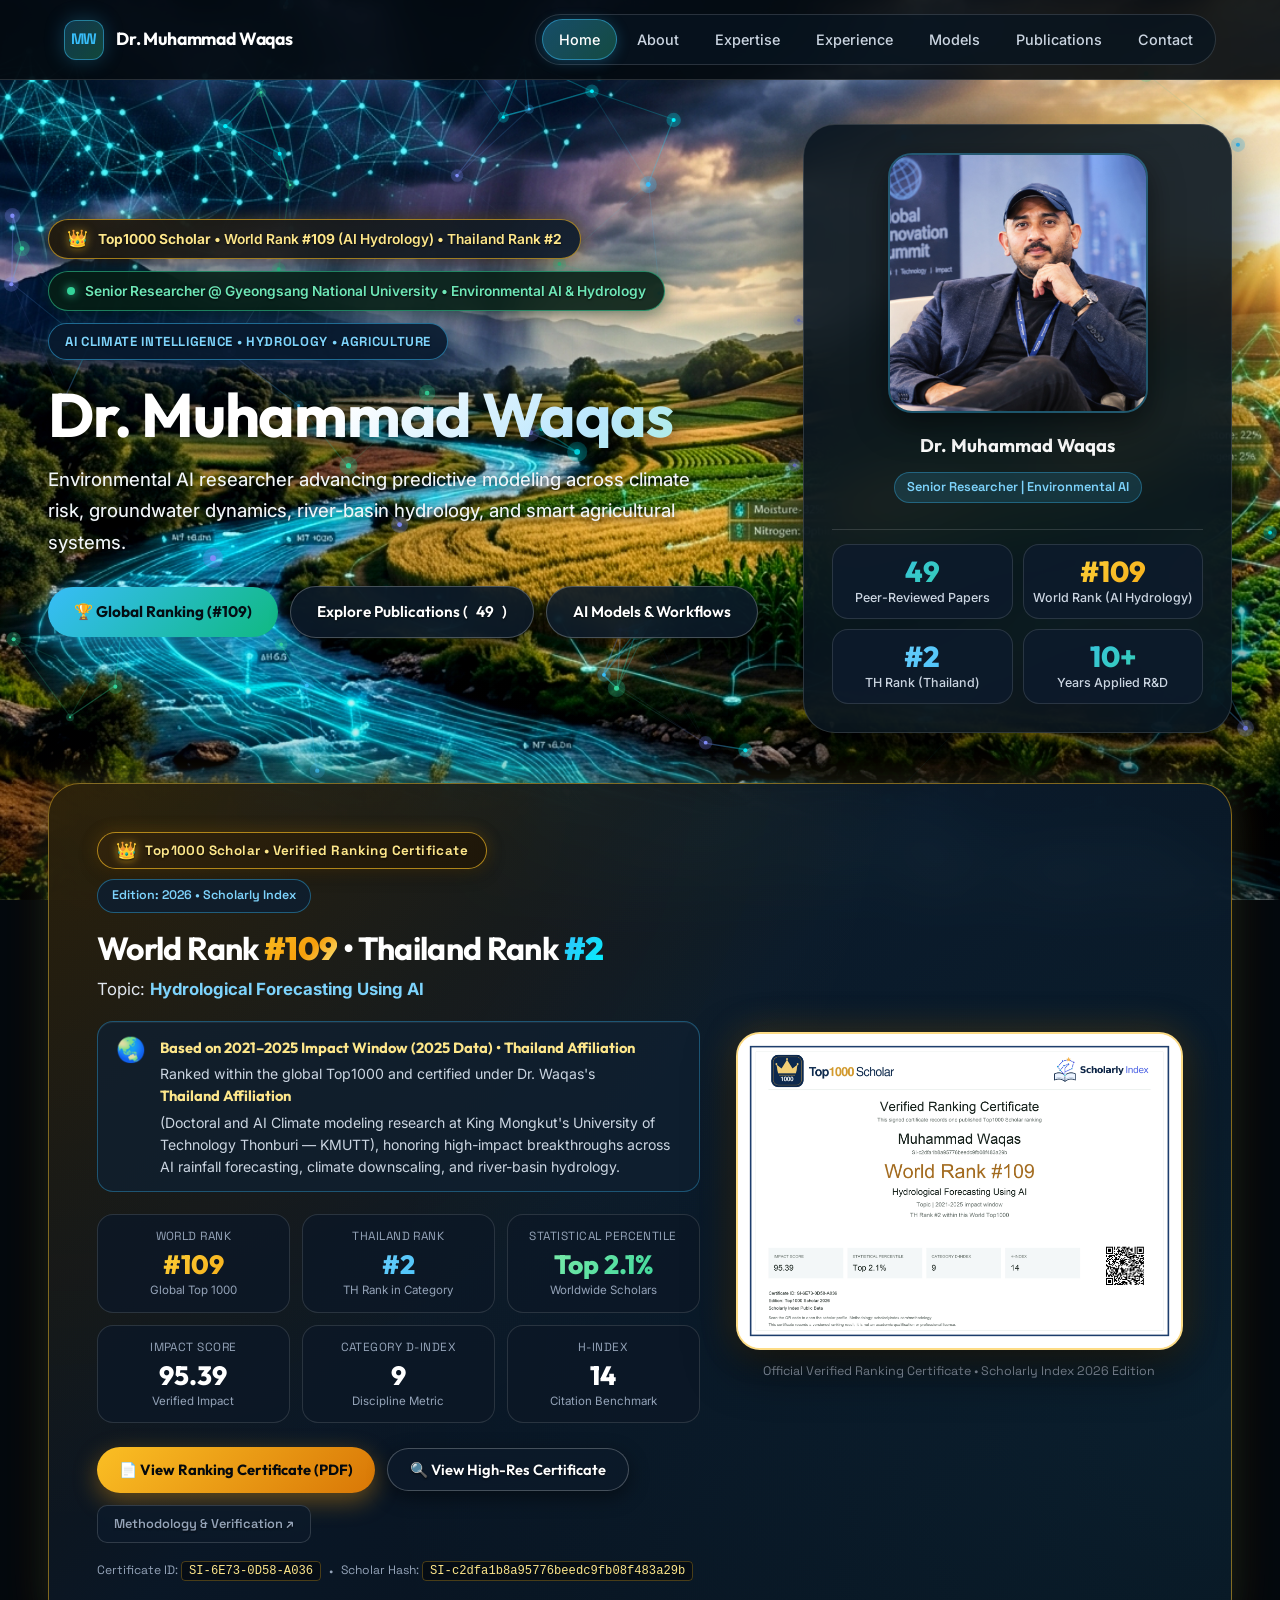
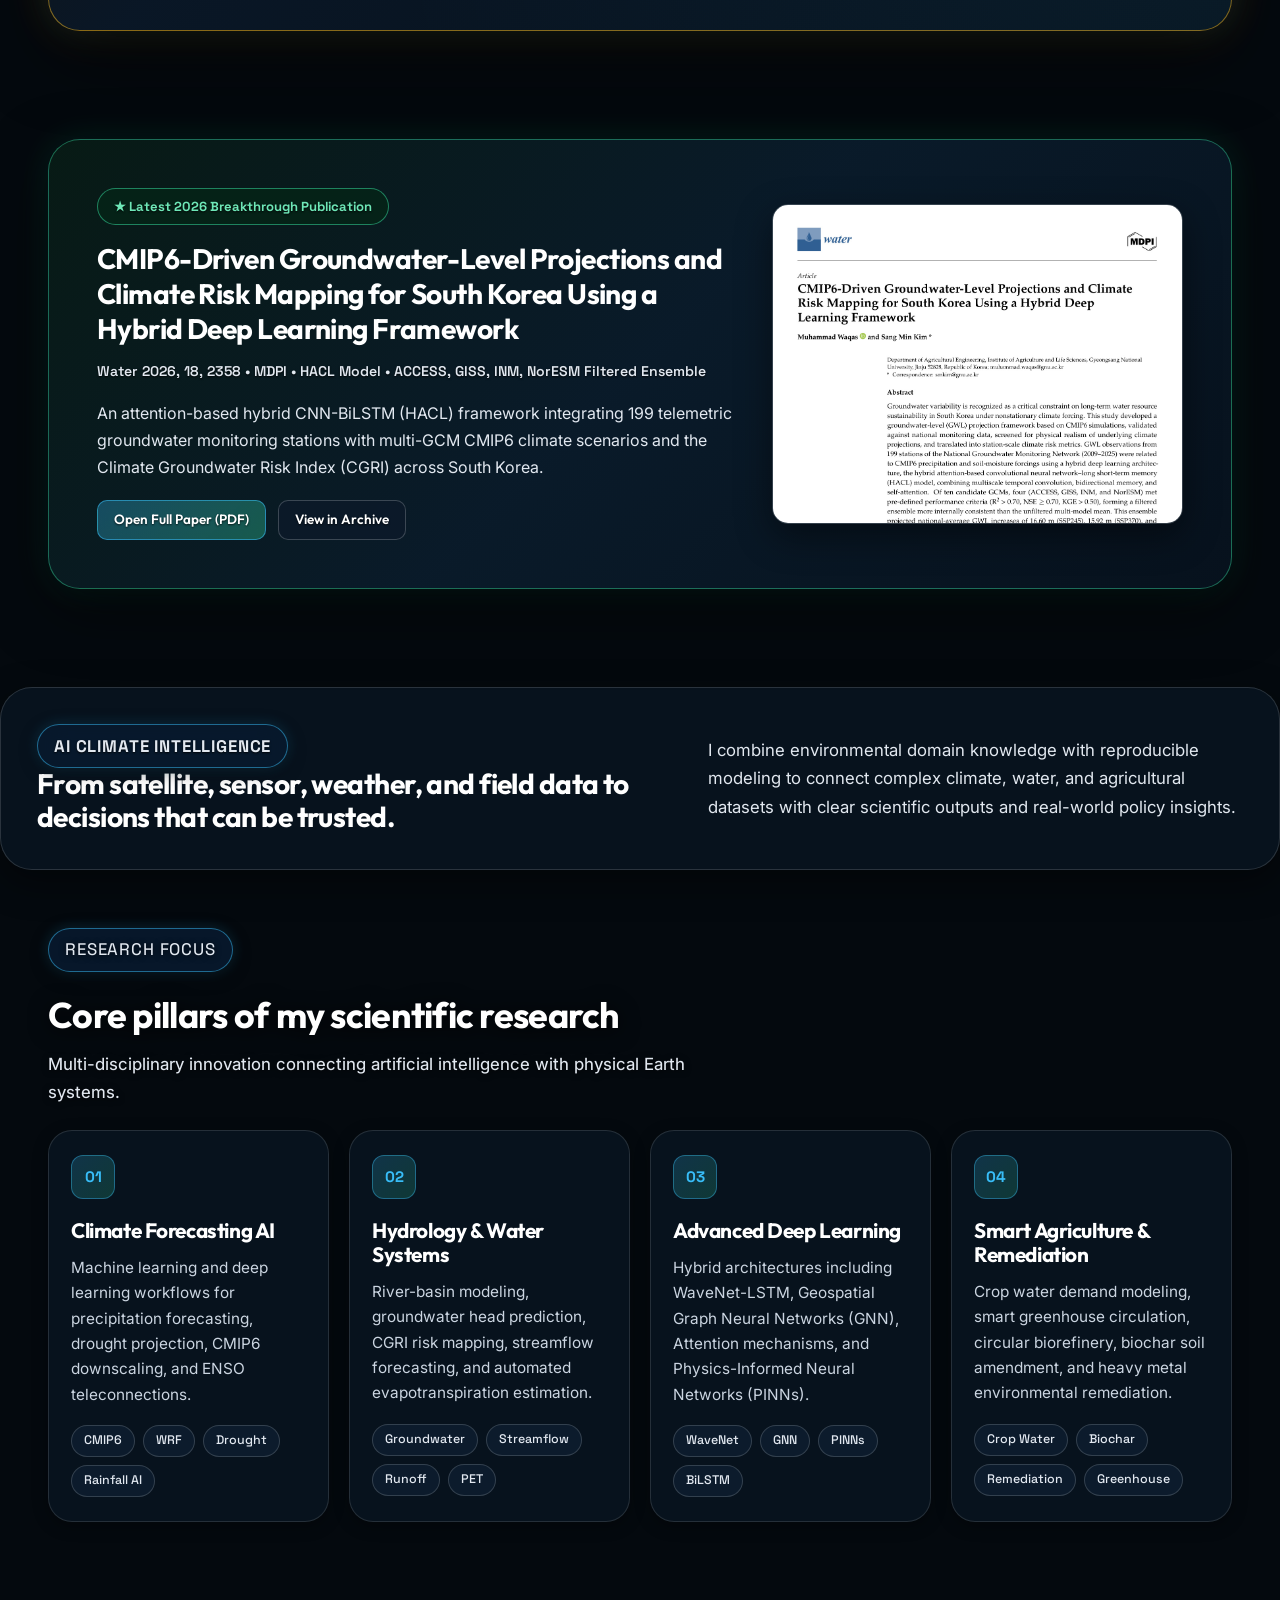
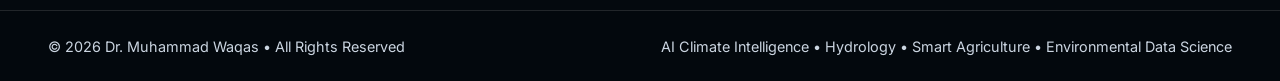
==== commit f81fbae8: "feat: add Top1000 Scholar verified ranking certificate (#109 world, #2 Thailand) and 2025 impact win" ====
--- a/index.html
+++ b/index.html
@@ -5,10 +5,10 @@
     <meta name="viewport" content="width=device-width, initial-scale=1">
     <meta
       name="description"
-      content="Dr. Muhammad Waqas - Senior Researcher in Environmental AI, Climate Forecasting, Hydrology, and Smart Agriculture."
+      content="Dr. Muhammad Waqas - Top1000 Scholar (World Rank #109, Thailand Rank #2 in AI Hydrological Forecasting). Senior Researcher in Environmental AI, Climate Risk, and Hydrology."
     >
-    <title>Dr. Muhammad Waqas | Environmental AI & Climate Intelligence</title>
-    <link rel="stylesheet" href="styles.css?v=20260925-v10">
+    <title>Dr. Muhammad Waqas | Top1000 Scholar &bull; Environmental AI &amp; Climate Intelligence</title>
+    <link rel="stylesheet" href="styles.css?v=20261005-v1">
     <script src="background-animation.js?v=20260925-v10" defer></script>
     <script src="publications.js?v=20260925-v10" defer></script>
     <script src="analytics.js?v=20260813" defer></script>
@@ -42,6 +42,10 @@
       <section class="hero hero-home">
         <div class="hero-content">
           <div class="hero-badges">
+            <div class="award-pill">
+              <span class="award-crown">&#128081;</span>
+              <span><strong>Top1000 Scholar</strong> &bull; World Rank <strong>#109</strong> (AI Hydrology) &bull; Thailand Rank <strong>#2</strong></span>
+            </div>
             <div class="status-pill">
               <span class="pulse-dot"></span>
               <span>Senior Researcher @ Gyeongsang National University &bull; Environmental AI &amp; Hydrology</span>
@@ -54,9 +58,9 @@
             groundwater dynamics, river-basin hydrology, and smart agricultural systems.
           </p>
           <div class="hero-actions" aria-label="Primary actions">
-            <a class="button primary" href="publications.html">Explore Publications (<span data-publication-count>49</span>)</a>
+            <a class="button primary" href="#scholarly-ranking">&#127942; Global Ranking (#109)</a>
+            <a class="button secondary" href="publications.html">Explore Publications (<span data-publication-count>49</span>)</a>
             <a class="button secondary" href="models.html">AI Models &amp; Workflows</a>
-            <a class="button secondary" href="about.html">About Me</a>
           </div>
         </div>
 
@@ -67,21 +71,122 @@
           <p class="portrait-name">Dr. Muhammad Waqas</p>
           <span class="portrait-badge">Senior Researcher | Environmental AI</span>
           
-          <div class="metric-strip">
+          <div class="metric-strip four-grid">
             <div>
               <span class="metric" data-publication-count>49</span>
               <span>Peer-Reviewed Papers</span>
             </div>
             <div>
+              <span class="metric gold-text">#109</span>
+              <span>World Rank (AI Hydrology)</span>
+            </div>
+            <div>
+              <span class="metric cyan-text">#2</span>
+              <span>TH Rank (Thailand)</span>
+            </div>
+            <div>
               <span class="metric">10+</span>
               <span>Years Applied R&amp;D</span>
             </div>
-            <div>
-              <span class="metric">3</span>
-              <span>R&amp;D Bases (PK, TH, KR)</span>
-            </div>
           </div>
         </aside>
+      </section>
+
+      <!-- Global Scholarly Recognition & Verified Ranking Certificate -->
+      <section class="section ranking-section" id="scholarly-ranking">
+        <div class="ranking-card">
+          <div class="ranking-content">
+            <div class="ranking-badge-group">
+              <span class="ranking-badge gold">
+                <span class="ranking-crown">&#128081;</span>
+                Top1000 Scholar &bull; Verified Ranking Certificate
+              </span>
+              <span class="ranking-sub-badge">Edition: 2026 &bull; Scholarly Index</span>
+            </div>
+
+            <h2 class="ranking-title">
+              World Rank <span class="rank-highlight gold">#109</span> &bull; Thailand Rank <span class="rank-highlight cyan">#2</span>
+            </h2>
+            <p class="ranking-field">Topic: <strong>Hydrological Forecasting Using AI</strong></p>
+
+            <div class="ranking-affiliation-callout">
+              <div class="callout-icon">&#127759;</div>
+              <div class="callout-text">
+                <strong>Based on 2021&ndash;2025 Impact Window (2025 Data) &bull; Thailand Affiliation</strong>
+                <p>
+                  Ranked within the global Top1000 and certified under Dr. Waqas's <strong>Thailand Affiliation</strong> 
+                  (Doctoral and AI Climate modeling research at King Mongkut's University of Technology Thonburi &mdash; KMUTT), 
+                  honoring high-impact breakthroughs across AI rainfall forecasting, climate downscaling, and river-basin hydrology.
+                </p>
+              </div>
+            </div>
+
+            <div class="ranking-metrics-grid">
+              <div class="ranking-metric-box">
+                <span class="metric-label">World Rank</span>
+                <span class="metric-val gold">#109</span>
+                <span class="metric-sub">Global Top 1000</span>
+              </div>
+              <div class="ranking-metric-box">
+                <span class="metric-label">Thailand Rank</span>
+                <span class="metric-val cyan">#2</span>
+                <span class="metric-sub">TH Rank in Category</span>
+              </div>
+              <div class="ranking-metric-box">
+                <span class="metric-label">Statistical Percentile</span>
+                <span class="metric-val emerald">Top 2.1%</span>
+                <span class="metric-sub">Worldwide Scholars</span>
+              </div>
+              <div class="ranking-metric-box">
+                <span class="metric-label">Impact Score</span>
+                <span class="metric-val">95.39</span>
+                <span class="metric-sub">Verified Impact</span>
+              </div>
+              <div class="ranking-metric-box">
+                <span class="metric-label">Category D-Index</span>
+                <span class="metric-val">9</span>
+                <span class="metric-sub">Discipline Metric</span>
+              </div>
+              <div class="ranking-metric-box">
+                <span class="metric-label">H-Index</span>
+                <span class="metric-val">14</span>
+                <span class="metric-sub">Citation Benchmark</span>
+              </div>
+            </div>
+
+            <div class="ranking-actions">
+              <a class="button primary ranking-btn" href="top1000-scholar-ranking-certificate.pdf" target="_blank" rel="noopener">
+                <span>&#128196; View Ranking Certificate (PDF)</span>
+              </a>
+              <button class="button secondary ranking-btn" onclick="openLightbox('top1000-scholar-ranking-certificate.jpg', 'Scholarly Index Verified Ranking Certificate - Dr. Muhammad Waqas (World Rank #109, TH Rank #2)')">
+                <span>&#128269; View High-Res Certificate</span>
+              </button>
+              <a class="mini-button link-btn" href="https://scholarlyindex.com/methodology" target="_blank" rel="noopener">
+                Methodology &amp; Verification &nearr;
+              </a>
+            </div>
+
+            <div class="ranking-cert-id">
+              <span>Certificate ID: <code>SI-6E73-0D58-A036</code></span>
+              <span>&bull;</span>
+              <span>Scholar Hash: <code>SI-c2dfa1b8a95776beedc9fb08f483a29b</code></span>
+            </div>
+          </div>
+
+          <div class="ranking-cert-visual">
+            <div class="cert-link" onclick="openLightbox('top1000-scholar-ranking-certificate.jpg', 'Scholarly Index Verified Ranking Certificate - Dr. Muhammad Waqas (World Rank #109, TH Rank #2)')" style="cursor: pointer;" title="Click to enlarge certificate">
+              <div class="cert-frame">
+                <img src="top1000-scholar-ranking-certificate.jpg" alt="Scholarly Index Verified Ranking Certificate - Dr. Muhammad Waqas - World Rank #109, Thailand Rank #2 in Hydrological Forecasting Using AI">
+                <div class="cert-hover-overlay">
+                  <span>&#128269; Click to Enlarge Certificate</span>
+                </div>
+              </div>
+            </div>
+            <div class="cert-caption">
+              <span>Official Verified Ranking Certificate &bull; Scholarly Index 2026 Edition</span>
+            </div>
+          </div>
+        </div>
       </section>
 
       <!-- Featured 2026 Breakthrough Spotlight -->
@@ -176,5 +281,41 @@
       <span>&copy; 2026 Dr. Muhammad Waqas &bull; All Rights Reserved</span>
       <span>AI Climate Intelligence &bull; Hydrology &bull; Smart Agriculture &bull; Environmental Data Science</span>
     </footer>
+
+    <!-- Interactive Lightbox Modal for Certificate & Media -->
+    <div id="lightbox" class="lightbox-modal" onclick="closeLightbox(event)" aria-hidden="true">
+      <div class="lightbox-content">
+        <button class="lightbox-close" onclick="closeLightbox(event)" aria-label="Close certificate viewer">&times;</button>
+        <img id="lightbox-img" src="" alt="Enlarged certificate preview">
+      </div>
+    </div>
+
+    <script>
+      function openLightbox(src, alt) {
+        const modal = document.getElementById('lightbox');
+        const img = document.getElementById('lightbox-img');
+        img.src = src;
+        img.alt = alt;
+        modal.classList.add('active');
+        modal.setAttribute('aria-hidden', 'false');
+        document.body.style.overflow = 'hidden';
+      }
+      function closeLightbox(e) {
+        if (!e || e.target.id === 'lightbox' || e.target.classList.contains('lightbox-close')) {
+          const modal = document.getElementById('lightbox');
+          modal.classList.remove('active');
+          modal.setAttribute('aria-hidden', 'true');
+          document.body.style.overflow = 'auto';
+        }
+      }
+      document.addEventListener('keydown', function (e) {
+        if (e.key === 'Escape') {
+          const modal = document.getElementById('lightbox');
+          if (modal && modal.classList.contains('active')) {
+            closeLightbox();
+          }
+        }
+      });
+    </script>
   </body>
 </html>
--- a/styles.css
+++ b/styles.css
@@ -347,6 +347,7 @@
 }
 
 .hero-badges .status-pill,
+.hero-badges .award-pill,
 .hero-badges .kicker {
   margin-bottom: 0;
 }
@@ -406,6 +407,30 @@
   100% { transform: scale(0.95); box-shadow: 0 0 0 0 rgba(52, 211, 153, 0); }
 }
 
+.award-pill {
+  display: inline-flex;
+  align-items: center;
+  gap: 10px;
+  padding: 8px 18px;
+  border-radius: var(--radius-pill);
+  background: linear-gradient(135deg, rgba(34, 24, 8, 0.92), rgba(14, 28, 44, 0.92));
+  border: 1px solid rgba(251, 191, 36, 0.6);
+  color: #fde68a;
+  font-size: 0.86rem;
+  font-weight: 600;
+  margin-bottom: 22px;
+  backdrop-filter: blur(16px);
+  -webkit-backdrop-filter: blur(16px);
+  box-shadow: 0 4px 18px rgba(0, 0, 0, 0.4), 0 0 16px rgba(245, 158, 11, 0.25);
+  text-shadow: 0 1px 2px rgba(0, 0, 0, 0.8);
+}
+
+.award-crown {
+  font-size: 1.05rem;
+  line-height: 1;
+  filter: drop-shadow(0 0 4px rgba(251, 191, 36, 0.6));
+}
+
 /* -------------------------------------------------------------
    BUTTONS
 ------------------------------------------------------------- */
@@ -689,6 +714,22 @@
   margin-bottom: 4px;
 }
 
+.metric-strip.four-grid {
+  grid-template-columns: repeat(2, 1fr);
+}
+
+.metric.gold-text {
+  background: linear-gradient(135deg, #fde047 0%, #f59e0b 100%);
+  -webkit-background-clip: text;
+  -webkit-text-fill-color: transparent;
+}
+
+.metric.cyan-text {
+  background: linear-gradient(135deg, #7dd3fc 0%, #38bdf8 100%);
+  -webkit-background-clip: text;
+  -webkit-text-fill-color: transparent;
+}
+
 .metric-strip span:last-child {
   font-size: 0.78rem;
   color: #cbd5e1;
@@ -936,6 +977,362 @@
   height: 100%;
   object-fit: cover;
   object-position: top;
+}
+
+/* -------------------------------------------------------------
+   GLOBAL SCHOLARLY RANKING & AWARD SPOTLIGHT
+------------------------------------------------------------- */
+.ranking-section {
+  padding-top: 6px;
+  padding-bottom: 24px;
+}
+
+.ranking-card {
+  position: relative;
+  background: linear-gradient(135deg, rgba(26, 19, 8, 0.95) 0%, rgba(10, 24, 40, 0.95) 45%, rgba(6, 16, 26, 0.97) 100%);
+  backdrop-filter: blur(24px);
+  -webkit-backdrop-filter: blur(24px);
+  border: 1px solid rgba(251, 191, 36, 0.5);
+  border-radius: var(--radius-xl);
+  padding: clamp(32px, 5vw, 48px);
+  box-shadow: 0 24px 70px rgba(0, 0, 0, 0.65), 0 0 45px rgba(245, 158, 11, 0.18), 0 0 30px rgba(56, 189, 248, 0.12);
+  margin-bottom: 40px;
+  display: grid;
+  grid-template-columns: minmax(0, 1.32fr) minmax(320px, 0.98fr);
+  gap: 36px;
+  align-items: center;
+  overflow: hidden;
+}
+
+.ranking-card::before {
+  content: '';
+  position: absolute;
+  top: -40%;
+  left: -20%;
+  width: 140%;
+  height: 140%;
+  background: radial-gradient(circle at 15% 20%, rgba(251, 191, 36, 0.09), transparent 50%),
+              radial-gradient(circle at 85% 80%, rgba(56, 189, 248, 0.08), transparent 50%);
+  pointer-events: none;
+  z-index: 0;
+}
+
+.ranking-content {
+  position: relative;
+  z-index: 1;
+}
+
+.ranking-cert-visual {
+  position: relative;
+  z-index: 1;
+}
+
+.ranking-badge-group {
+  display: flex;
+  flex-wrap: wrap;
+  align-items: center;
+  gap: 10px;
+  margin-bottom: 16px;
+}
+
+.ranking-badge {
+  display: inline-flex;
+  align-items: center;
+  gap: 8px;
+  padding: 7px 18px;
+  border-radius: var(--radius-pill);
+  font-family: var(--font-mono);
+  font-size: 0.84rem;
+  font-weight: 700;
+  letter-spacing: 0.03em;
+  text-shadow: 0 1px 2px rgba(0, 0, 0, 0.8);
+}
+
+.ranking-badge.gold {
+  background: linear-gradient(135deg, rgba(50, 36, 12, 0.92), rgba(30, 22, 8, 0.92));
+  border: 1px solid rgba(251, 191, 36, 0.65);
+  color: #fde68a;
+  box-shadow: 0 4px 18px rgba(0, 0, 0, 0.4), 0 0 16px rgba(245, 158, 11, 0.25);
+}
+
+.ranking-crown {
+  font-size: 1.05rem;
+  line-height: 1;
+  filter: drop-shadow(0 0 4px rgba(251, 191, 36, 0.7));
+}
+
+.ranking-sub-badge {
+  display: inline-flex;
+  align-items: center;
+  gap: 6px;
+  padding: 6px 14px;
+  border-radius: var(--radius-pill);
+  background: rgba(14, 30, 48, 0.85);
+  border: 1px solid rgba(56, 189, 248, 0.4);
+  color: #7dd3fc;
+  font-family: var(--font-mono);
+  font-size: 0.78rem;
+  font-weight: 600;
+}
+
+.ranking-title {
+  font-size: clamp(1.6rem, 2.5vw, 2.3rem);
+  line-height: 1.2;
+  margin-bottom: 8px;
+  color: #ffffff;
+  font-family: var(--font-heading);
+}
+
+.rank-highlight.gold {
+  background: linear-gradient(135deg, #fbbf24 0%, #f59e0b 60%, #fef08a 100%);
+  -webkit-background-clip: text;
+  -webkit-text-fill-color: transparent;
+  font-weight: 900;
+}
+
+.rank-highlight.cyan {
+  background: linear-gradient(135deg, #38bdf8 0%, #00f2fe 100%);
+  -webkit-background-clip: text;
+  -webkit-text-fill-color: transparent;
+  font-weight: 900;
+}
+
+.ranking-field {
+  font-size: 1.05rem;
+  color: #e2e8f0;
+  margin-bottom: 18px;
+}
+
+.ranking-field strong {
+  color: #7dd3fc;
+}
+
+.ranking-affiliation-callout {
+  display: flex;
+  gap: 14px;
+  padding: 14px 18px;
+  border-radius: var(--radius-md);
+  background: rgba(16, 32, 48, 0.8);
+  border: 1px solid rgba(56, 189, 248, 0.35);
+  margin-bottom: 22px;
+  box-shadow: inset 0 1px 0 rgba(255, 255, 255, 0.06);
+}
+
+.callout-icon {
+  font-size: 1.5rem;
+  line-height: 1.2;
+  flex-shrink: 0;
+}
+
+.callout-text strong {
+  display: block;
+  font-size: 0.92rem;
+  color: #fde68a;
+  margin-bottom: 4px;
+  font-family: var(--font-heading);
+}
+
+.callout-text p {
+  margin: 0;
+  font-size: 0.88rem;
+  line-height: 1.55;
+  color: #cbd5e1;
+}
+
+.ranking-metrics-grid {
+  display: grid;
+  grid-template-columns: repeat(3, 1fr);
+  gap: 12px;
+  margin-bottom: 24px;
+}
+
+.ranking-metric-box {
+  background: rgba(12, 24, 38, 0.85);
+  border: 1px solid rgba(255, 255, 255, 0.12);
+  border-radius: var(--radius-md);
+  padding: 12px 14px;
+  text-align: center;
+  transition: var(--transition);
+}
+
+.ranking-metric-box:hover {
+  background: rgba(18, 36, 58, 0.95);
+  border-color: rgba(251, 191, 36, 0.45);
+  transform: translateY(-2px);
+}
+
+.ranking-metric-box .metric-label {
+  display: block;
+  font-family: var(--font-mono);
+  font-size: 0.74rem;
+  text-transform: uppercase;
+  letter-spacing: 0.04em;
+  color: #94a3b8;
+  margin-bottom: 4px;
+}
+
+.ranking-metric-box .metric-val {
+  display: block;
+  font-family: var(--font-heading);
+  font-size: 1.65rem;
+  font-weight: 800;
+  line-height: 1.1;
+  color: #ffffff;
+  margin-bottom: 2px;
+}
+
+.ranking-metric-box .metric-val.gold {
+  background: linear-gradient(135deg, #fde047 0%, #f59e0b 100%);
+  -webkit-background-clip: text;
+  -webkit-text-fill-color: transparent;
+}
+
+.ranking-metric-box .metric-val.cyan {
+  background: linear-gradient(135deg, #7dd3fc 0%, #38bdf8 100%);
+  -webkit-background-clip: text;
+  -webkit-text-fill-color: transparent;
+}
+
+.ranking-metric-box .metric-val.emerald {
+  background: linear-gradient(135deg, #86efac 0%, #34d399 100%);
+  -webkit-background-clip: text;
+  -webkit-text-fill-color: transparent;
+}
+
+.ranking-metric-box .metric-sub {
+  display: block;
+  font-size: 0.72rem;
+  color: #94a3b8;
+}
+
+.ranking-actions {
+  display: flex;
+  flex-wrap: wrap;
+  gap: 12px;
+  align-items: center;
+  margin-bottom: 18px;
+}
+
+.ranking-btn {
+  padding: 11px 22px;
+  font-size: 0.92rem;
+}
+
+.ranking-btn.primary {
+  background: linear-gradient(135deg, #fbbf24 0%, #d97706 100%);
+  color: #04090e;
+  border: none;
+  font-weight: 700;
+  box-shadow: 0 8px 25px rgba(245, 158, 11, 0.4);
+}
+
+.ranking-btn.primary:hover {
+  transform: translateY(-2px);
+  box-shadow: 0 12px 32px rgba(245, 158, 11, 0.55);
+  filter: brightness(1.1);
+}
+
+.link-btn {
+  text-decoration: none;
+  font-family: var(--font-mono);
+  font-size: 0.8rem;
+  color: #94a3b8;
+  border-color: rgba(255, 255, 255, 0.15);
+}
+
+.link-btn:hover {
+  color: #38bdf8;
+  border-color: var(--cyan);
+}
+
+.ranking-cert-id {
+  display: flex;
+  flex-wrap: wrap;
+  align-items: center;
+  gap: 8px;
+  font-family: var(--font-mono);
+  font-size: 0.76rem;
+  color: #94a3b8;
+}
+
+.ranking-cert-id code {
+  color: #fde68a;
+  background: rgba(0, 0, 0, 0.45);
+  padding: 2px 7px;
+  border-radius: 4px;
+  border: 1px solid rgba(251, 191, 36, 0.28);
+}
+
+.ranking-cert-visual .cert-link {
+  display: block;
+  text-decoration: none;
+  position: relative;
+  outline: none;
+}
+
+.cert-frame {
+  position: relative;
+  border-radius: var(--radius-lg);
+  overflow: hidden;
+  border: 2px solid rgba(251, 191, 36, 0.55);
+  box-shadow: 0 16px 48px rgba(0, 0, 0, 0.65), 0 0 35px rgba(245, 158, 11, 0.25);
+  background: #ffffff;
+  transition: transform 0.35s cubic-bezier(0.16, 1, 0.3, 1), box-shadow 0.35s ease, border-color 0.35s ease;
+}
+
+.cert-frame:hover {
+  transform: translateY(-4px) scale(1.015);
+  border-color: #fbbf24;
+  box-shadow: 0 24px 60px rgba(0, 0, 0, 0.75), 0 0 50px rgba(245, 158, 11, 0.42);
+}
+
+.cert-frame img {
+  width: 100%;
+  height: auto;
+  display: block;
+  vertical-align: middle;
+}
+
+.cert-hover-overlay {
+  position: absolute;
+  inset: 0;
+  background: rgba(4, 9, 14, 0.65);
+  backdrop-filter: blur(4px);
+  display: flex;
+  align-items: center;
+  justify-content: center;
+  opacity: 0;
+  transition: opacity 0.25s ease;
+}
+
+.cert-hover-overlay span {
+  background: rgba(14, 28, 44, 0.95);
+  border: 1px solid rgba(251, 191, 36, 0.75);
+  color: #fde68a;
+  padding: 10px 22px;
+  border-radius: var(--radius-pill);
+  font-family: var(--font-heading);
+  font-size: 0.92rem;
+  font-weight: 700;
+  box-shadow: 0 8px 24px rgba(0, 0, 0, 0.6), 0 0 20px rgba(245, 158, 11, 0.35);
+  transform: translateY(6px);
+  transition: transform 0.25s ease;
+}
+
+.cert-frame:hover .cert-hover-overlay {
+  opacity: 1;
+}
+
+.cert-frame:hover .cert-hover-overlay span {
+  transform: translateY(0);
+}
+
+.cert-caption {
+  margin-top: 12px;
+  text-align: center;
+  font-family: var(--font-mono);
+  font-size: 0.78rem;
+  color: #94a3b8;
 }
 
 /* -------------------------------------------------------------
@@ -1619,6 +2016,9 @@
     grid-template-columns: 1fr;
   }
   .spotlight-card {
+    grid-template-columns: 1fr;
+  }
+  .ranking-card {
     grid-template-columns: 1fr;
   }
   .contact-page {
@@ -1659,4 +2059,24 @@
   .metric-strip {
     grid-template-columns: repeat(3, 1fr);
   }
-}
+  .ranking-metrics-grid {
+    grid-template-columns: repeat(2, 1fr);
+  }
+  .ranking-cert-id {
+    flex-direction: column;
+    align-items: flex-start;
+  }
+}
+
+@media (max-width: 520px) {
+  .ranking-metrics-grid {
+    grid-template-columns: 1fr;
+  }
+  .ranking-actions {
+    flex-direction: column;
+    align-items: stretch;
+  }
+  .ranking-btn {
+    text-align: center;
+  }
+}
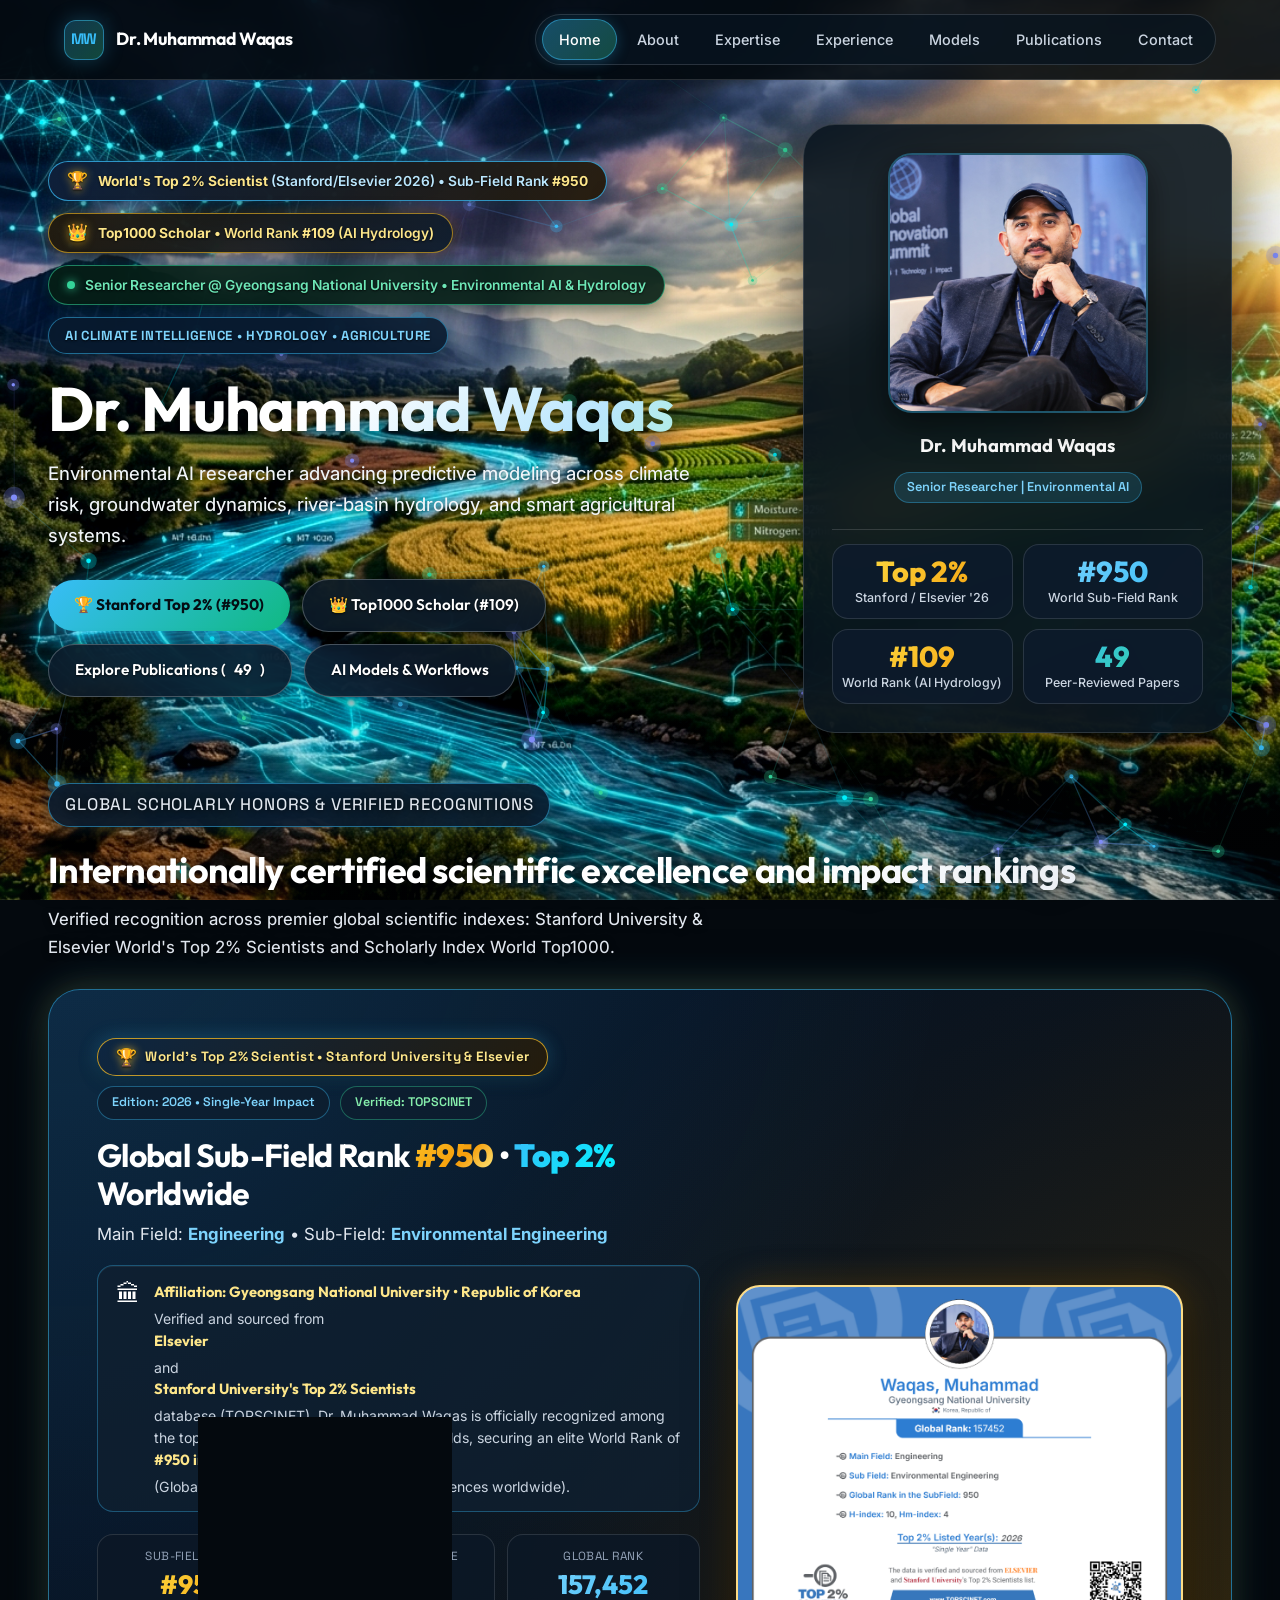
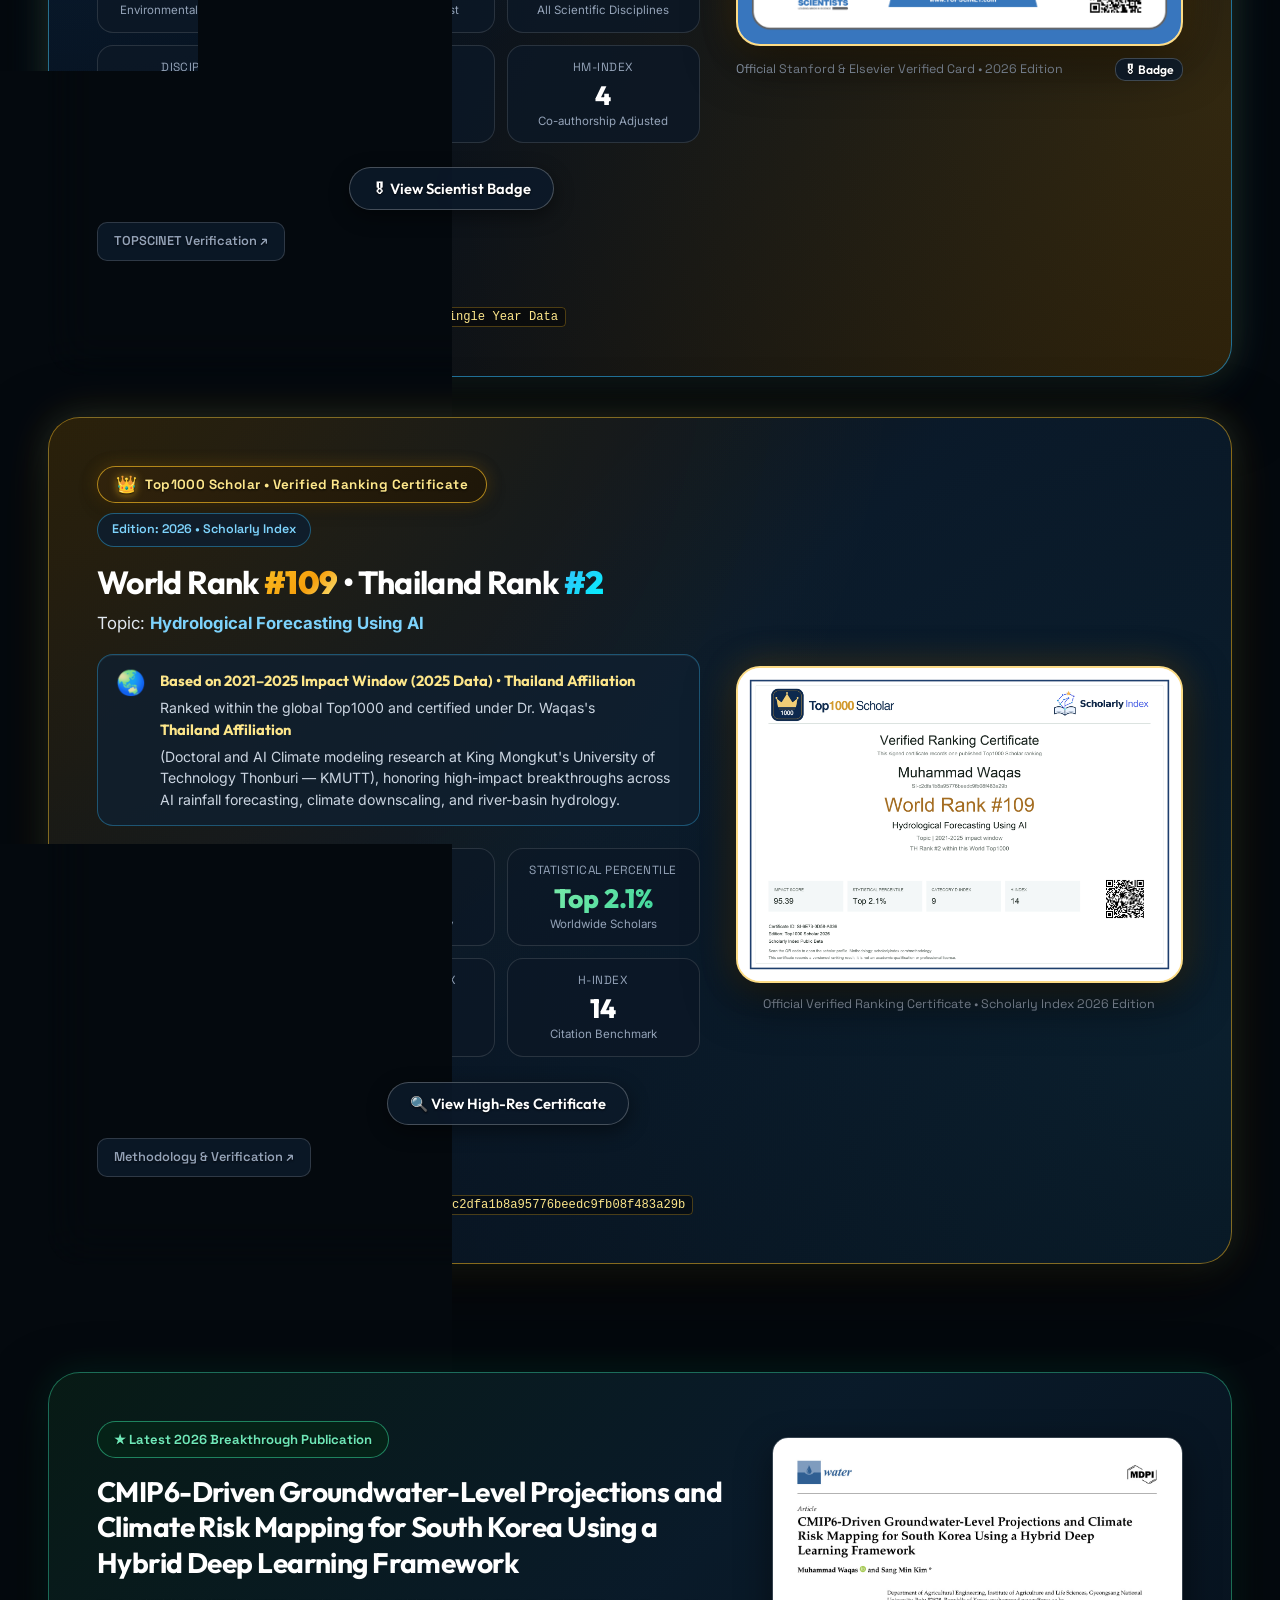
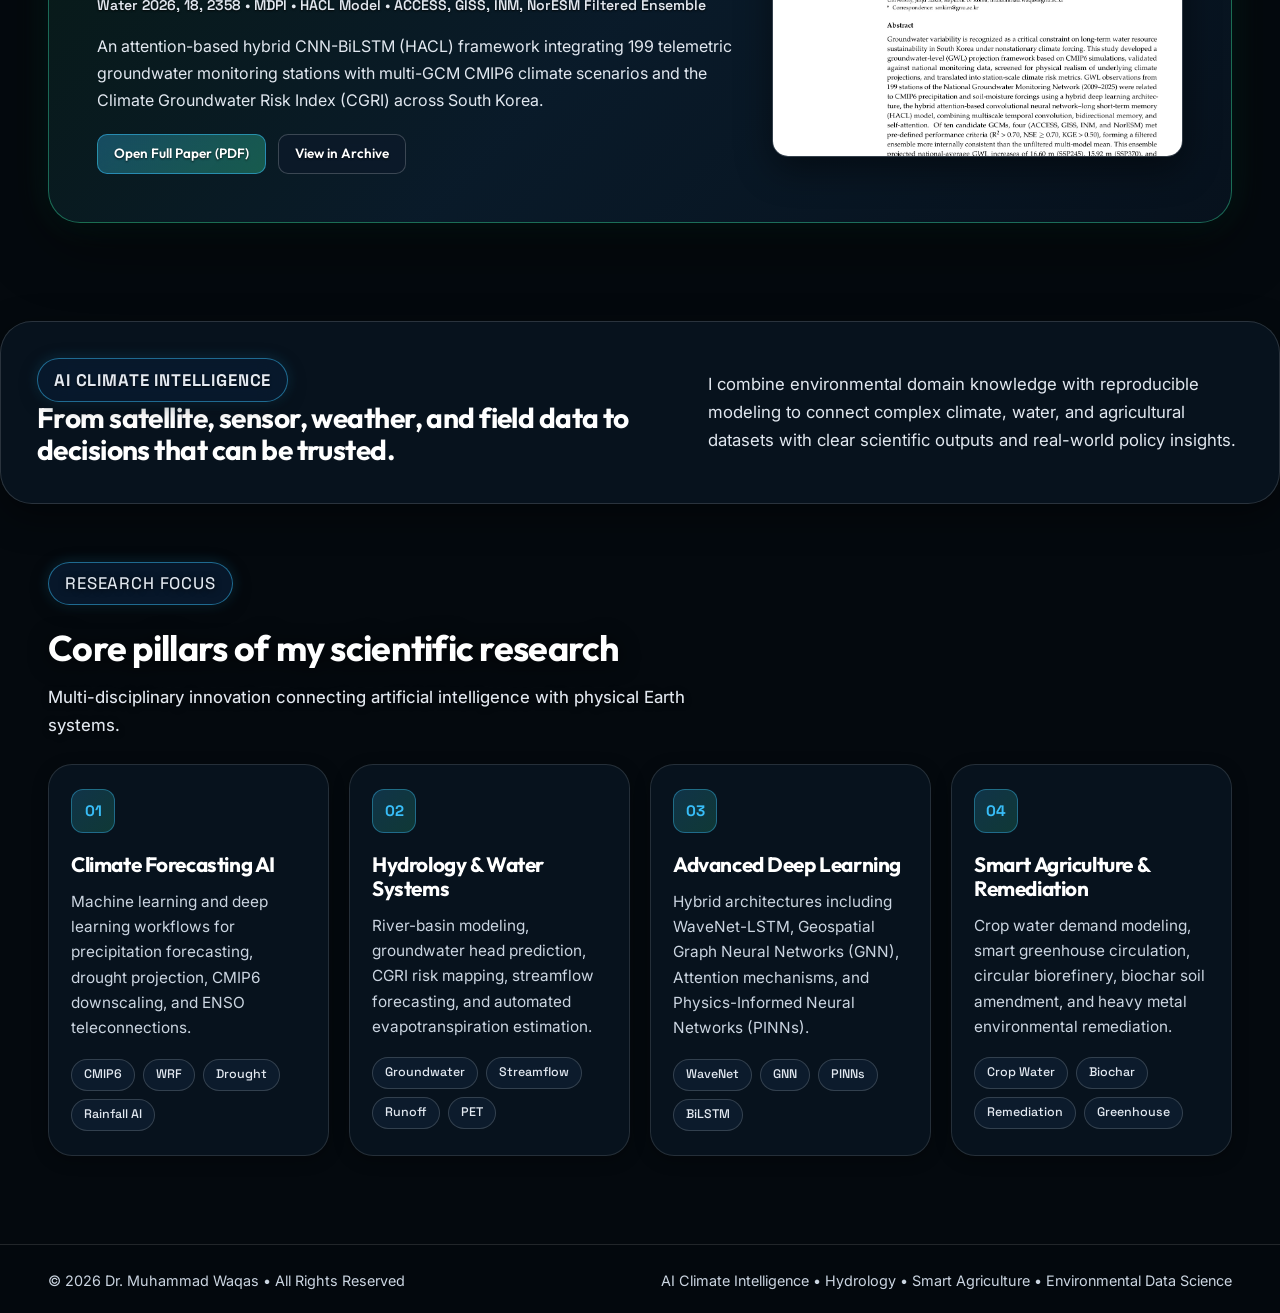
==== commit 9bbded17: "chore: auto-sync portfolio assets and updates" ====
--- a/index.html
+++ b/index.html
@@ -5,10 +5,10 @@
     <meta name="viewport" content="width=device-width, initial-scale=1">
     <meta
       name="description"
-      content="Dr. Muhammad Waqas - Top1000 Scholar (World Rank #109, Thailand Rank #2 in AI Hydrological Forecasting). Senior Researcher in Environmental AI, Climate Risk, and Hydrology."
+      content="Dr. Muhammad Waqas - World's Top 2% Scientist (Stanford University & Elsevier 2026, World Sub-Field Rank #950 in Environmental Engineering) & Top1000 Scholar (World Rank #109 in AI Hydrological Forecasting). Senior Researcher at Gyeongsang National University."
     >
-    <title>Dr. Muhammad Waqas | Top1000 Scholar &bull; Environmental AI &amp; Climate Intelligence</title>
-    <link rel="stylesheet" href="styles.css?v=20261005-v1">
+    <title>Dr. Muhammad Waqas | World's Top 2% Scientist (Stanford / Elsevier) &bull; Environmental AI</title>
+    <link rel="stylesheet" href="styles.css?v=20261008-v1">
     <script src="background-animation.js?v=20260925-v10" defer></script>
     <script src="publications.js?v=20260925-v10" defer></script>
     <script src="analytics.js?v=20260813" defer></script>
@@ -42,9 +42,13 @@
       <section class="hero hero-home">
         <div class="hero-content">
           <div class="hero-badges">
+            <div class="award-pill stanford-pill">
+              <span class="award-crown">&#127942;</span>
+              <span><strong>World's Top 2% Scientist</strong> (Stanford/Elsevier 2026) &bull; Sub-Field Rank <strong>#950</strong></span>
+            </div>
             <div class="award-pill">
               <span class="award-crown">&#128081;</span>
-              <span><strong>Top1000 Scholar</strong> &bull; World Rank <strong>#109</strong> (AI Hydrology) &bull; Thailand Rank <strong>#2</strong></span>
+              <span><strong>Top1000 Scholar</strong> &bull; World Rank <strong>#109</strong> (AI Hydrology)</span>
             </div>
             <div class="status-pill">
               <span class="pulse-dot"></span>
@@ -58,7 +62,8 @@
             groundwater dynamics, river-basin hydrology, and smart agricultural systems.
           </p>
           <div class="hero-actions" aria-label="Primary actions">
-            <a class="button primary" href="#scholarly-ranking">&#127942; Global Ranking (#109)</a>
+            <a class="button primary" href="#stanford-top2-ranking">&#127942; Stanford Top 2% (#950)</a>
+            <a class="button secondary" href="#scholarly-ranking">&#128081; Top1000 Scholar (#109)</a>
             <a class="button secondary" href="publications.html">Explore Publications (<span data-publication-count>49</span>)</a>
             <a class="button secondary" href="models.html">AI Models &amp; Workflows</a>
           </div>
@@ -73,20 +78,20 @@
           
           <div class="metric-strip four-grid">
             <div>
-              <span class="metric" data-publication-count>49</span>
-              <span>Peer-Reviewed Papers</span>
+              <span class="metric gold-text">Top 2%</span>
+              <span>Stanford / Elsevier '26</span>
+            </div>
+            <div>
+              <span class="metric cyan-text">#950</span>
+              <span>World Sub-Field Rank</span>
             </div>
             <div>
               <span class="metric gold-text">#109</span>
               <span>World Rank (AI Hydrology)</span>
             </div>
             <div>
-              <span class="metric cyan-text">#2</span>
-              <span>TH Rank (Thailand)</span>
-            </div>
-            <div>
-              <span class="metric">10+</span>
-              <span>Years Applied R&amp;D</span>
+              <span class="metric" data-publication-count>49</span>
+              <span>Peer-Reviewed Papers</span>
             </div>
           </div>
         </aside>
@@ -94,7 +99,114 @@
 
       <!-- Global Scholarly Recognition & Verified Ranking Certificate -->
       <section class="section ranking-section" id="scholarly-ranking">
-        <div class="ranking-card">
+        <div class="section-heading" style="margin-bottom: 28px;">
+          <p class="section-label">Global Scholarly Honors &amp; Verified Recognitions</p>
+          <h2>Internationally certified scientific excellence and impact rankings</h2>
+          <p>Verified recognition across premier global scientific indexes: Stanford University &amp; Elsevier World's Top 2% Scientists and Scholarly Index World Top1000.</p>
+        </div>
+
+        <!-- Stanford University & Elsevier World's Top 2% Scientists Spotlight -->
+        <div class="ranking-card stanford-card" id="stanford-top2-ranking">
+          <div class="ranking-content">
+            <div class="ranking-badge-group">
+              <span class="ranking-badge stanford-gold">
+                <span class="ranking-crown">&#127942;</span>
+                World's Top 2% Scientist &bull; Stanford University &amp; Elsevier
+              </span>
+              <span class="ranking-sub-badge">Edition: 2026 &bull; Single-Year Impact</span>
+              <span class="ranking-sub-badge" style="border-color: rgba(52, 211, 153, 0.4); color: #86efac;">Verified: TOPSCINET</span>
+            </div>
+
+            <h2 class="ranking-title">
+              Global Sub-Field Rank <span class="rank-highlight gold">#950</span> &bull; <span class="rank-highlight cyan">Top 2%</span> Worldwide
+            </h2>
+            <p class="ranking-field">Main Field: <strong>Engineering</strong> &bull; Sub-Field: <strong>Environmental Engineering</strong></p>
+
+            <div class="ranking-affiliation-callout">
+              <div class="callout-icon">&#127963;</div>
+              <div class="callout-text">
+                <strong>Affiliation: Gyeongsang National University &bull; Republic of Korea</strong>
+                <p>
+                  Verified and sourced from <strong>Elsevier</strong> and <strong>Stanford University's Top 2% Scientists</strong> database (TOPSCINET). 
+                  Dr. Muhammad Waqas is officially recognized among the top 2% of scientists globally across all fields, securing an elite World Rank of <strong>#950 in Environmental Engineering</strong> (Global Discipline Rank: 157,452 across all sciences worldwide).
+                </p>
+              </div>
+            </div>
+
+            <div class="ranking-metrics-grid">
+              <div class="ranking-metric-box">
+                <span class="metric-label">Sub-Field Rank</span>
+                <span class="metric-val gold">#950</span>
+                <span class="metric-sub">Environmental Engineering</span>
+              </div>
+              <div class="ranking-metric-box">
+                <span class="metric-label">Global Percentile</span>
+                <span class="metric-val emerald">Top 2%</span>
+                <span class="metric-sub">Stanford / Elsevier List</span>
+              </div>
+              <div class="ranking-metric-box">
+                <span class="metric-label">Global Rank</span>
+                <span class="metric-val cyan">157,452</span>
+                <span class="metric-sub">All Scientific Disciplines</span>
+              </div>
+              <div class="ranking-metric-box">
+                <span class="metric-label">Discipline</span>
+                <span class="metric-val" style="font-size: 1.15rem; padding-top: 6px;">Engineering</span>
+                <span class="metric-sub">Primary Domain</span>
+              </div>
+              <div class="ranking-metric-box">
+                <span class="metric-label">H-Index</span>
+                <span class="metric-val gold">10</span>
+                <span class="metric-sub">Research Impact</span>
+              </div>
+              <div class="ranking-metric-box">
+                <span class="metric-label">Hm-Index</span>
+                <span class="metric-val">4</span>
+                <span class="metric-sub">Co-authorship Adjusted</span>
+              </div>
+            </div>
+
+            <div class="ranking-actions">
+              <button class="button primary ranking-btn" onclick="openLightbox('top-2-percent-scientist-stanford-elsevier.png', 'Stanford University &amp; Elsevier - World\'s Top 2% Scientists (2026 Edition) - Dr. Muhammad Waqas')">
+                <span>&#128269; View Official Top 2% Card</span>
+              </button>
+              <button class="button secondary ranking-btn" onclick="openLightbox('top-2-percent-scientist-badge.png', 'World\'s Top 2% Scientist Official Badge - Dr. Muhammad Waqas (2026)')">
+                <span>&#127894; View Scientist Badge</span>
+              </button>
+              <a class="mini-button link-btn" href="https://www.topscinet.com" target="_blank" rel="noopener">
+                TOPSCINET Verification &nearr;
+              </a>
+            </div>
+
+            <div class="ranking-cert-id">
+              <span>Database Source: <code>Elsevier &amp; Stanford University</code></span>
+              <span>&bull;</span>
+              <span>Verification: <code>TOPSCINET Verified (2026)</code></span>
+              <span>&bull;</span>
+              <span>Listed: <code>Single Year Data</code></span>
+            </div>
+          </div>
+
+          <div class="ranking-cert-visual">
+            <div class="cert-link" onclick="openLightbox('top-2-percent-scientist-stanford-elsevier.png', 'Stanford University &amp; Elsevier - World\'s Top 2% Scientists (2026 Edition) - Dr. Muhammad Waqas')" style="cursor: pointer;" title="Click to enlarge ranking card">
+              <div class="cert-frame">
+                <img src="top-2-percent-scientist-stanford-elsevier.png" alt="Stanford University &amp; Elsevier World's Top 2% Scientists - Dr. Muhammad Waqas - Global Rank 157452, Sub-Field Rank #950">
+                <div class="cert-hover-overlay">
+                  <span>&#128269; Click to Enlarge Official Card</span>
+                </div>
+              </div>
+            </div>
+            <div class="cert-caption" style="display: flex; align-items: center; justify-content: space-between; gap: 8px;">
+              <span>Official Stanford &amp; Elsevier Verified Card &bull; 2026 Edition</span>
+              <button class="mini-button" onclick="openLightbox('top-2-percent-scientist-badge.png', 'World\'s Top 2% Scientist Badge - Dr. Muhammad Waqas (2026)')" style="font-size: 0.76rem; padding: 3px 8px; cursor: pointer;">
+                &#127894; Badge
+              </button>
+            </div>
+          </div>
+        </div>
+
+        <!-- Scholarly Index Verified Ranking Certificate -->
+        <div class="ranking-card" id="scholarly-certificate-card">
           <div class="ranking-content">
             <div class="ranking-badge-group">
               <span class="ranking-badge gold">
--- a/styles.css
+++ b/styles.css
@@ -425,6 +425,17 @@
   text-shadow: 0 1px 2px rgba(0, 0, 0, 0.8);
 }
 
+.award-pill.stanford-pill {
+  background: linear-gradient(135deg, rgba(14, 32, 60, 0.95), rgba(36, 26, 10, 0.95));
+  border: 1px solid rgba(56, 189, 248, 0.75);
+  box-shadow: 0 4px 18px rgba(0, 0, 0, 0.45), 0 0 18px rgba(56, 189, 248, 0.3);
+  color: #bae6fd;
+}
+
+.award-pill.stanford-pill strong {
+  color: #fde68a;
+}
+
 .award-crown {
   font-size: 1.05rem;
   line-height: 1;
@@ -1017,6 +1028,17 @@
   z-index: 0;
 }
 
+.ranking-card.stanford-card {
+  background: linear-gradient(135deg, rgba(8, 24, 46, 0.96) 0%, rgba(6, 16, 30, 0.96) 48%, rgba(28, 20, 8, 0.96) 100%);
+  border: 1px solid rgba(56, 189, 248, 0.55);
+  box-shadow: 0 24px 70px rgba(0, 0, 0, 0.65), 0 0 45px rgba(56, 189, 248, 0.22), 0 0 30px rgba(251, 191, 36, 0.16);
+}
+
+.ranking-card.stanford-card::before {
+  background: radial-gradient(circle at 15% 20%, rgba(56, 189, 248, 0.14), transparent 50%),
+              radial-gradient(circle at 85% 80%, rgba(251, 191, 36, 0.12), transparent 50%);
+}
+
 .ranking-content {
   position: relative;
   z-index: 1;
@@ -1053,6 +1075,13 @@
   border: 1px solid rgba(251, 191, 36, 0.65);
   color: #fde68a;
   box-shadow: 0 4px 18px rgba(0, 0, 0, 0.4), 0 0 16px rgba(245, 158, 11, 0.25);
+}
+
+.ranking-badge.stanford-gold {
+  background: linear-gradient(135deg, rgba(14, 38, 66, 0.95), rgba(38, 28, 10, 0.95));
+  border: 1px solid rgba(251, 191, 36, 0.75);
+  color: #fde68a;
+  box-shadow: 0 4px 18px rgba(0, 0, 0, 0.45), 0 0 18px rgba(56, 189, 248, 0.35);
 }
 
 .ranking-crown {
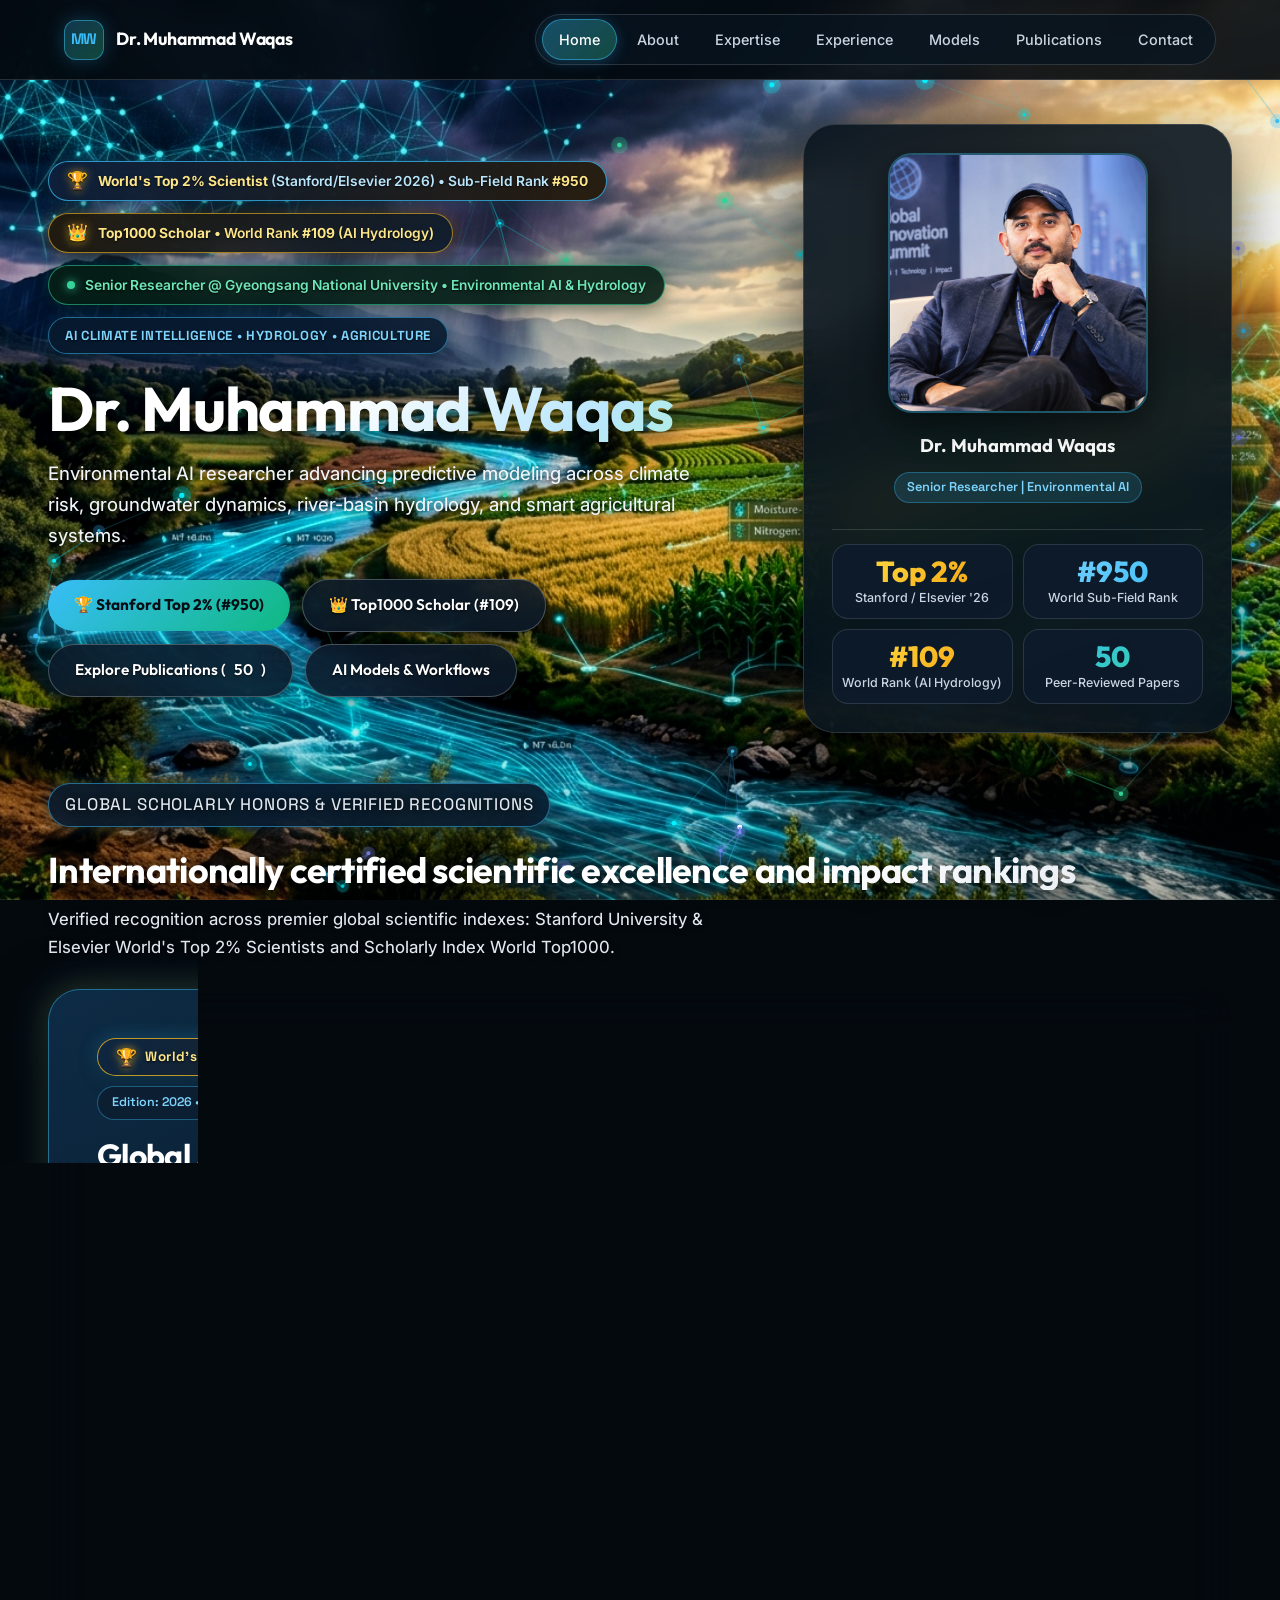
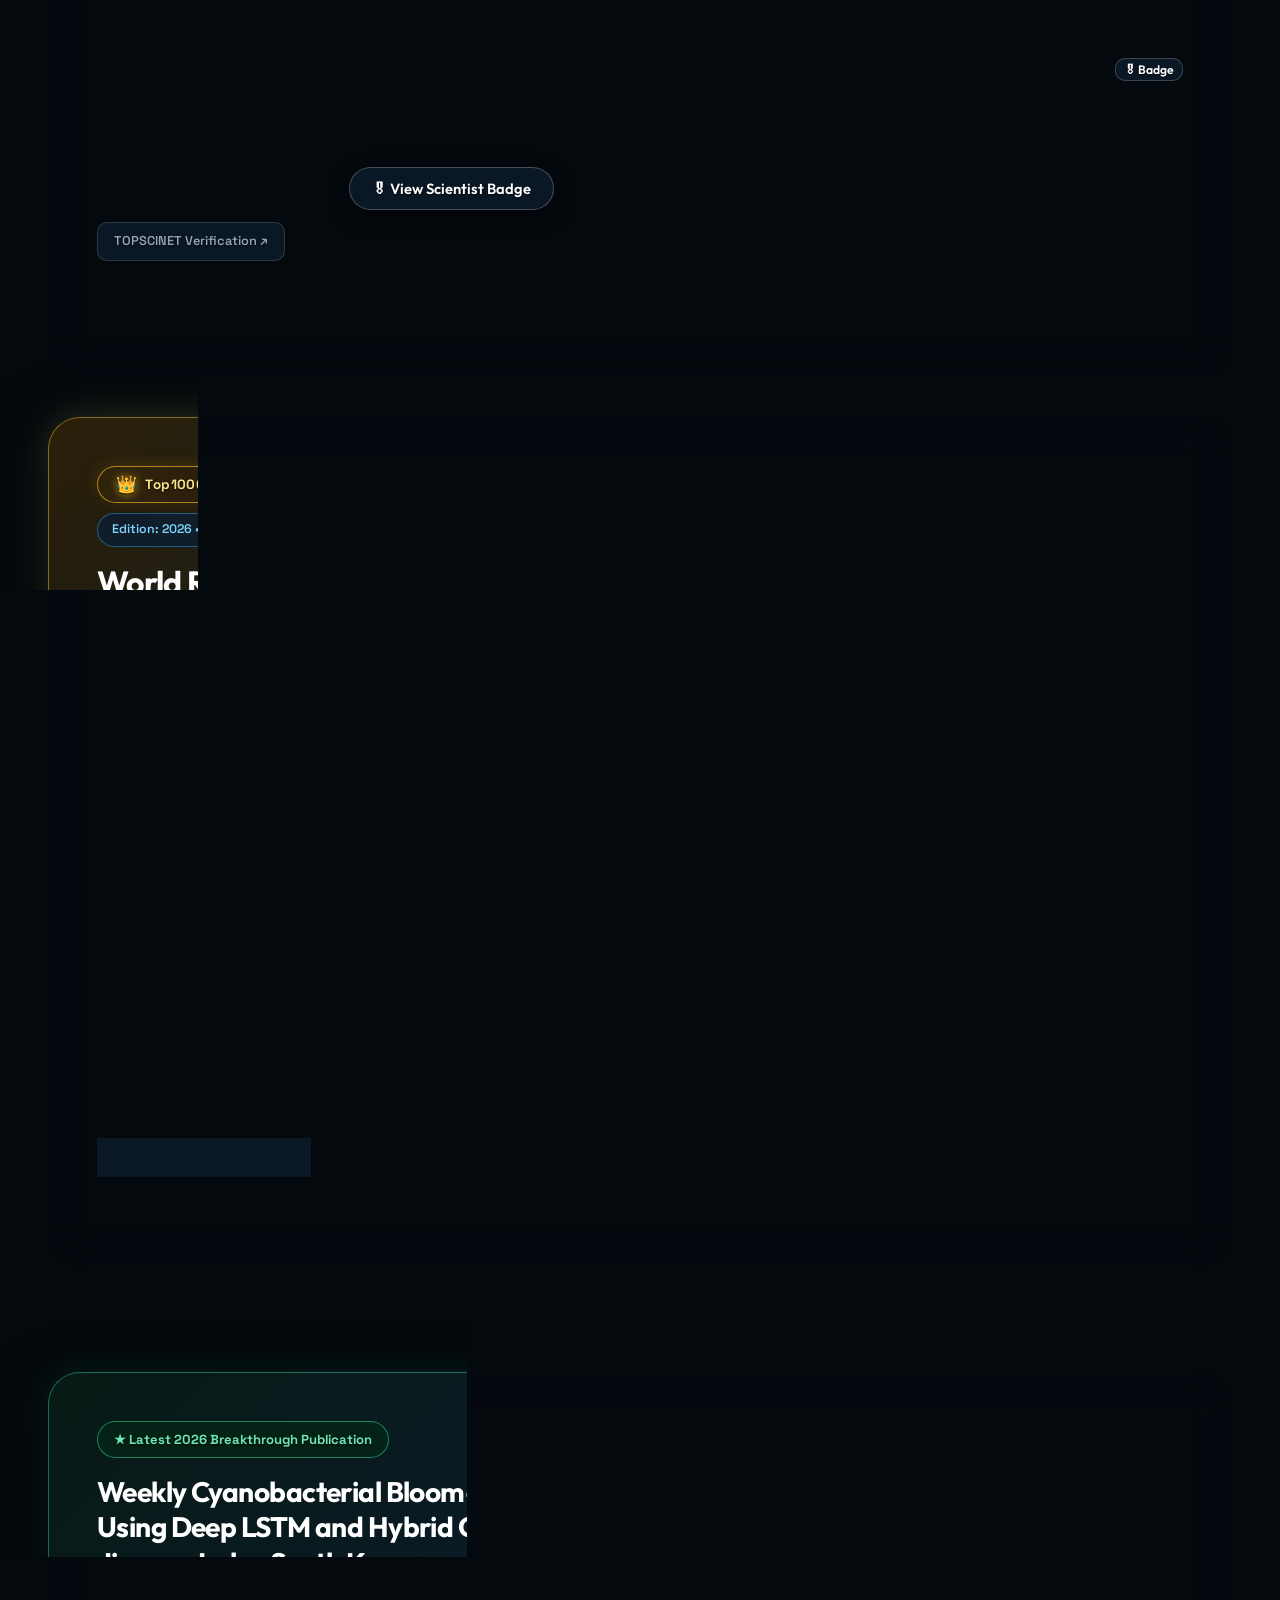
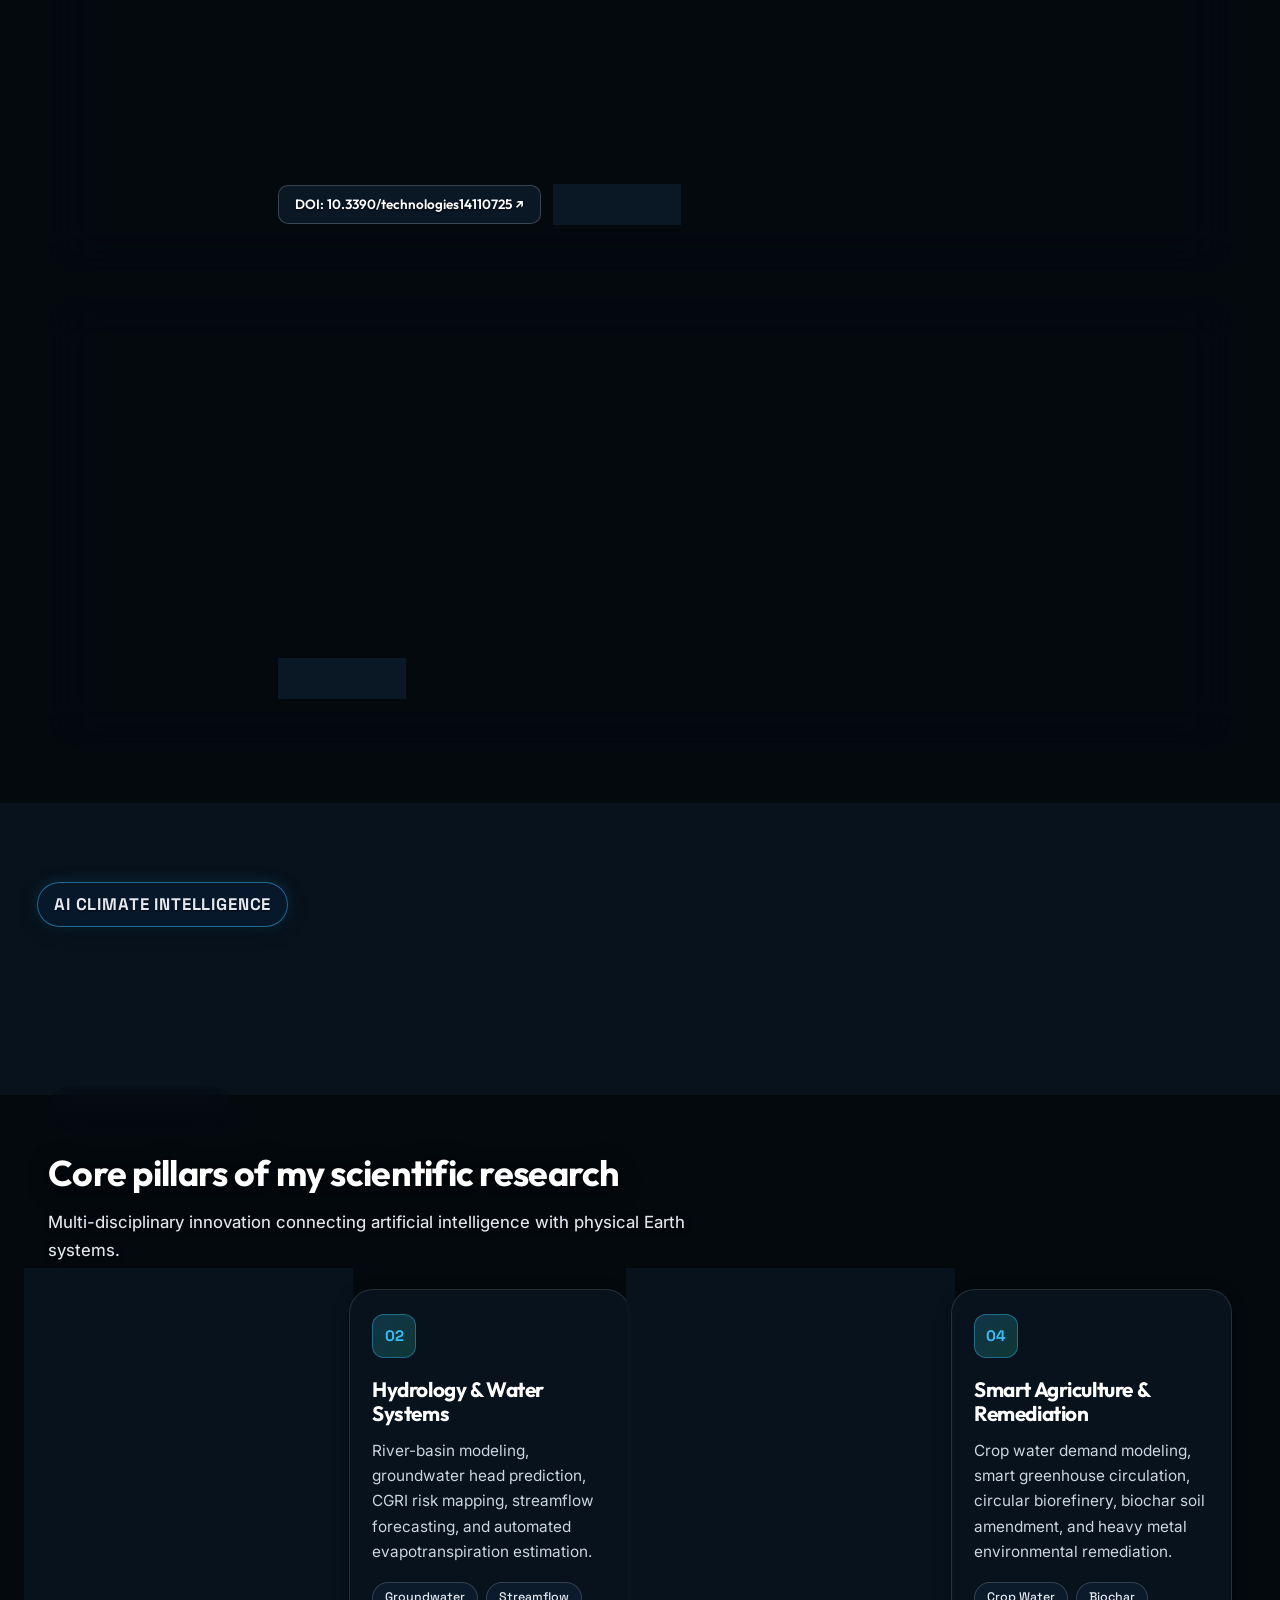
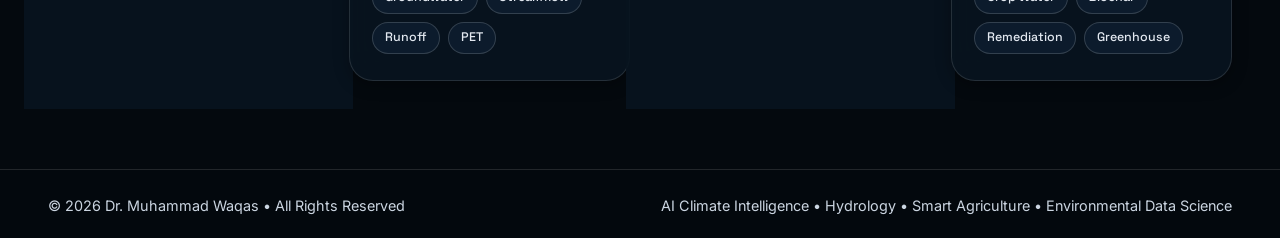
==== commit 9534fc8d: "feat: add Jinyang Lake cyanobacterial bloom-risk publication (Technologies 2026, 14, 725)" ====
--- a/index.html
+++ b/index.html
@@ -10,7 +10,7 @@
     <title>Dr. Muhammad Waqas | World's Top 2% Scientist (Stanford / Elsevier) &bull; Environmental AI</title>
     <link rel="stylesheet" href="styles.css?v=20261008-v1">
     <script src="background-animation.js?v=20260925-v10" defer></script>
-    <script src="publications.js?v=20260925-v10" defer></script>
+    <script src="publications.js?v=20261105-v1" defer></script>
     <script src="analytics.js?v=20260813" defer></script>
   </head>
   <body data-page="home">
@@ -64,7 +64,7 @@
           <div class="hero-actions" aria-label="Primary actions">
             <a class="button primary" href="#stanford-top2-ranking">&#127942; Stanford Top 2% (#950)</a>
             <a class="button secondary" href="#scholarly-ranking">&#128081; Top1000 Scholar (#109)</a>
-            <a class="button secondary" href="publications.html">Explore Publications (<span data-publication-count>49</span>)</a>
+            <a class="button secondary" href="publications.html">Explore Publications (<span data-publication-count>50</span>)</a>
             <a class="button secondary" href="models.html">AI Models &amp; Workflows</a>
           </div>
         </div>
@@ -90,7 +90,7 @@
               <span>World Rank (AI Hydrology)</span>
             </div>
             <div>
-              <span class="metric" data-publication-count>49</span>
+              <span class="metric" data-publication-count>50</span>
               <span>Peer-Reviewed Papers</span>
             </div>
           </div>
@@ -303,9 +303,29 @@
 
       <!-- Featured 2026 Breakthrough Spotlight -->
       <section class="section">
+        <div class="spotlight-card" style="margin-bottom: 24px;">
+          <div>
+            <span class="spotlight-badge">&starf; Latest 2026 Breakthrough Publication</span>
+            <h3>Weekly Cyanobacterial Bloom-Risk Early Warning Using Deep LSTM and Hybrid CNN-LSTM Models in Jinyang Lake, South Korea</h3>
+            <p class="spotlight-meta">Technologies 2026, 14(11), 725 &bull; MDPI (IF 5.2, CiteScore 6.7) &bull; Hybrid CNN-LSTM &amp; Spatial PCA &bull; 16 Monitoring Stations (2011&ndash;2025)</p>
+            <p>
+              A multi-week probabilistic cyanobacterial bloom-risk early-warning framework (1&ndash;4 week lead time for &gt;1000 cells/mL)
+              integrating basin-scale spatial PCA gradients, ExtraTrees screening, Deep LSTM, and Hybrid CNN-LSTM classifiers with Platt scaling calibration across Jinyang Lake and the Namgang Dam watershed.
+            </p>
+            <div class="hero-actions" style="margin-top: 20px;">
+              <a class="mini-button strong" href="papers/2026-50.pdf" target="_blank" rel="noopener">Open Full Paper (PDF)</a>
+              <a class="mini-button" href="https://doi.org/10.3390/technologies14110725" target="_blank" rel="noopener">DOI: 10.3390/technologies14110725 &nearr;</a>
+              <a class="mini-button" href="publications.html#weekly-cyanobacterial-bloom-risk-early-warning-using-deep-lstm-and-hybrid-cnn-lstm-models">View in Archive</a>
+            </div>
+          </div>
+          <div class="spotlight-preview-frame">
+            <img src="preview-2026-50.jpg" alt="First page preview of Weekly Cyanobacterial Bloom-Risk Early Warning publication">
+          </div>
+        </div>
+
         <div class="spotlight-card">
           <div>
-            <span class="spotlight-badge">&starf; Latest 2026 Breakthrough Publication</span>
+            <span class="spotlight-badge">&starf; Featured 2026 Breakthrough Publication</span>
             <h3>CMIP6-Driven Groundwater-Level Projections and Climate Risk Mapping for South Korea Using a Hybrid Deep Learning Framework</h3>
             <p class="spotlight-meta">Water 2026, 18, 2358 &bull; MDPI &bull; HACL Model &bull; ACCESS, GISS, INM, NorESM Filtered Ensemble</p>
             <p>
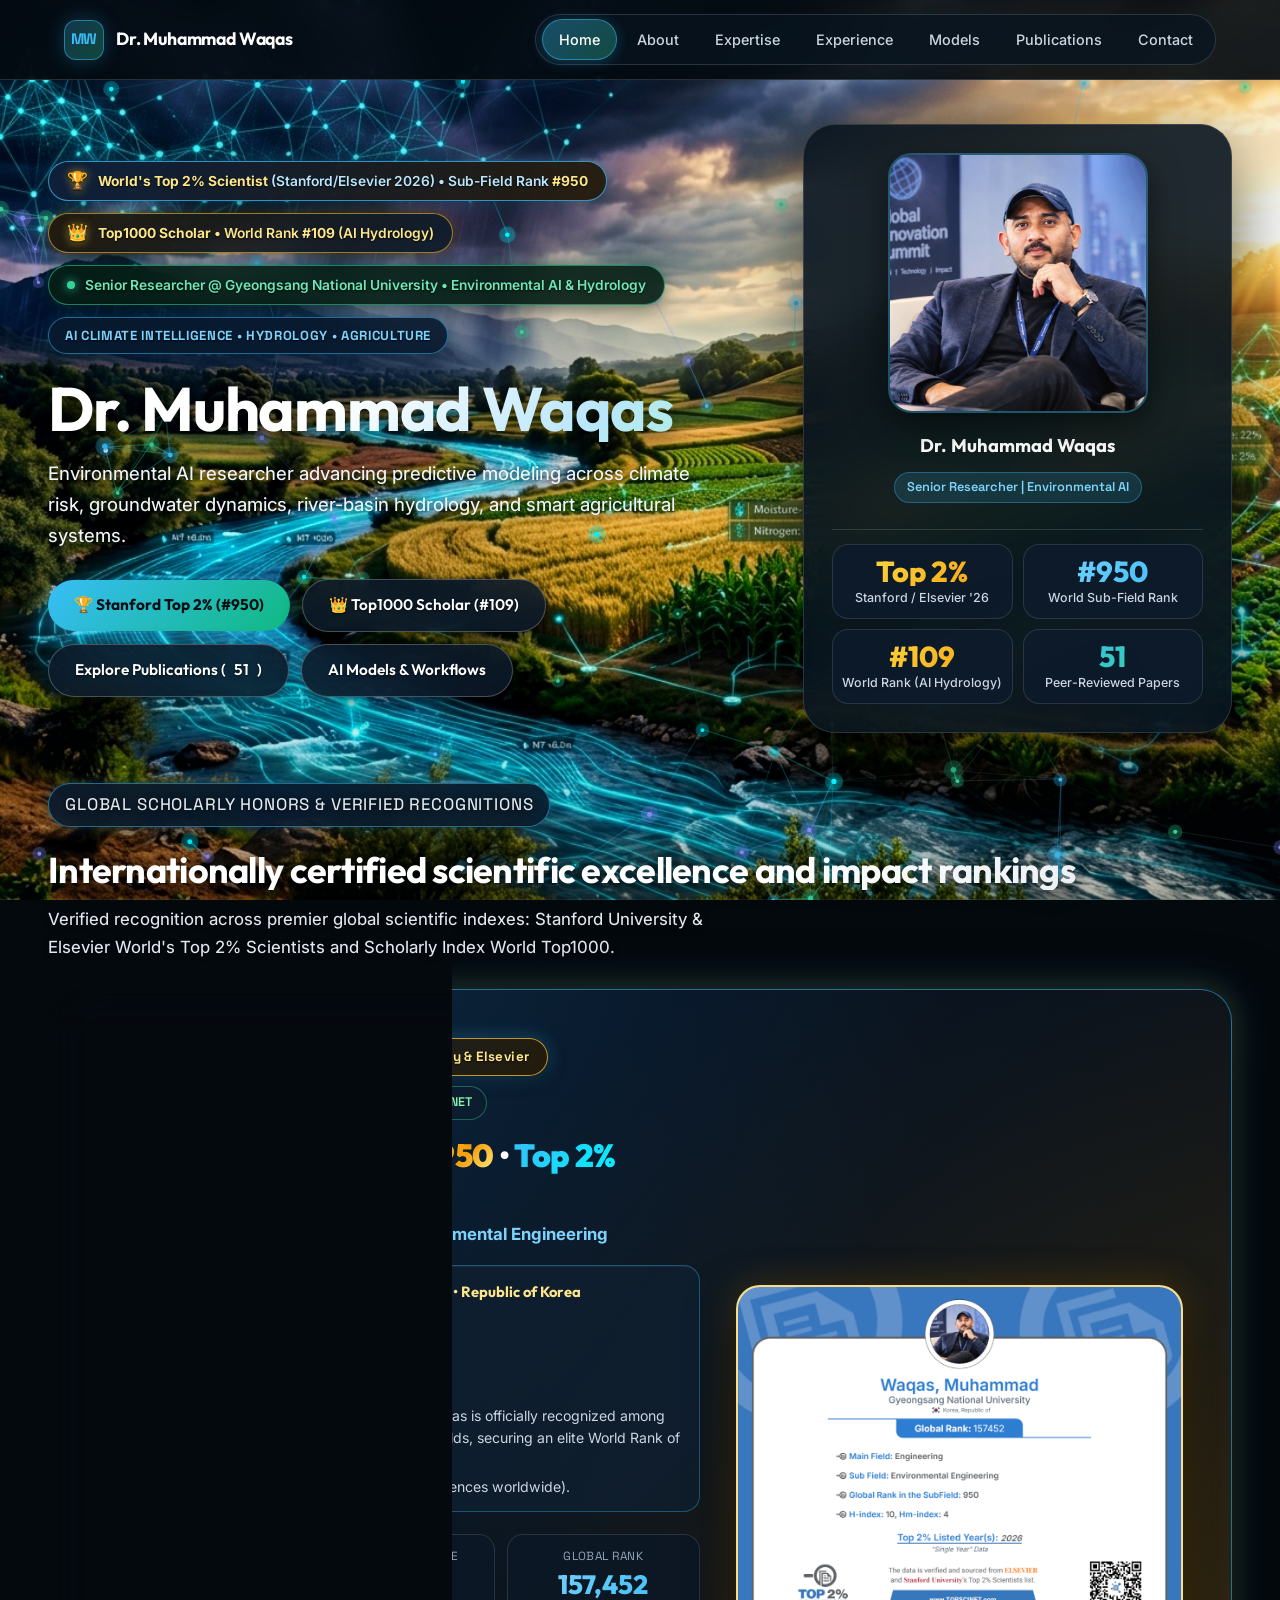
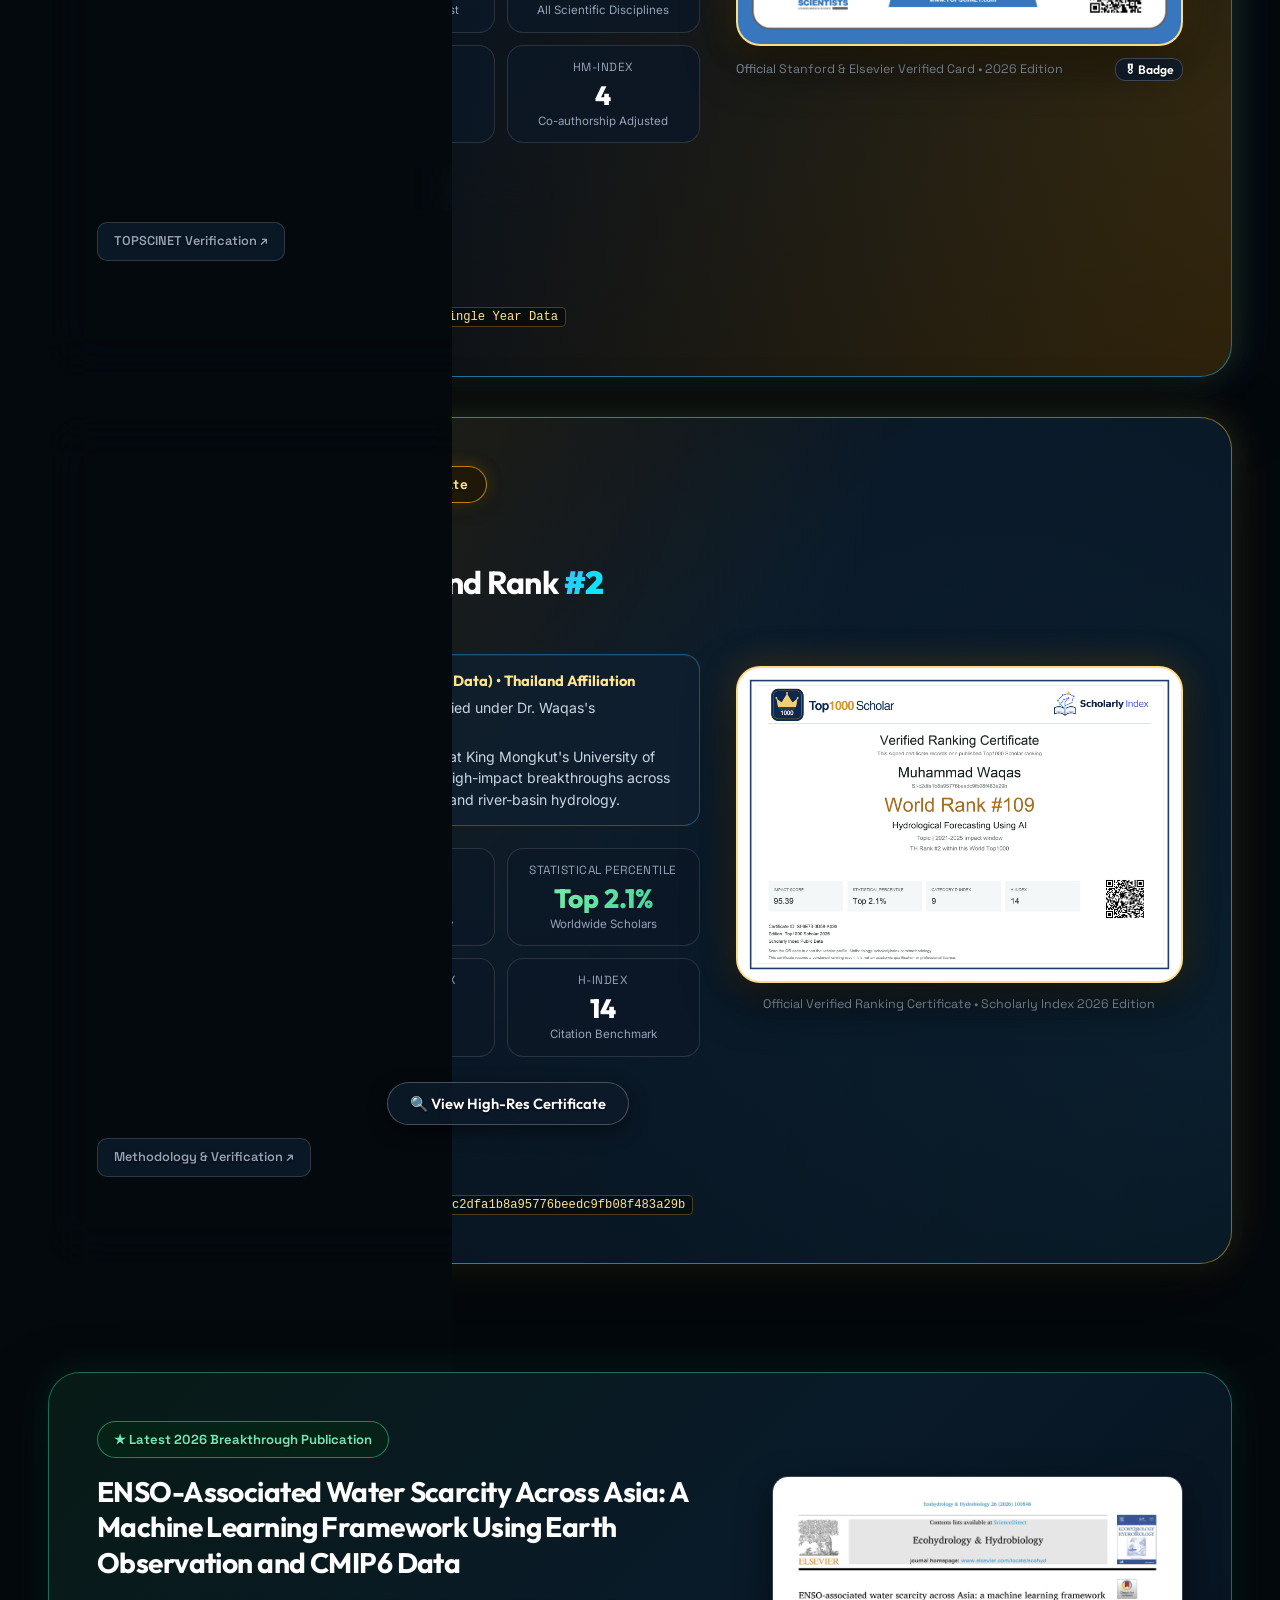
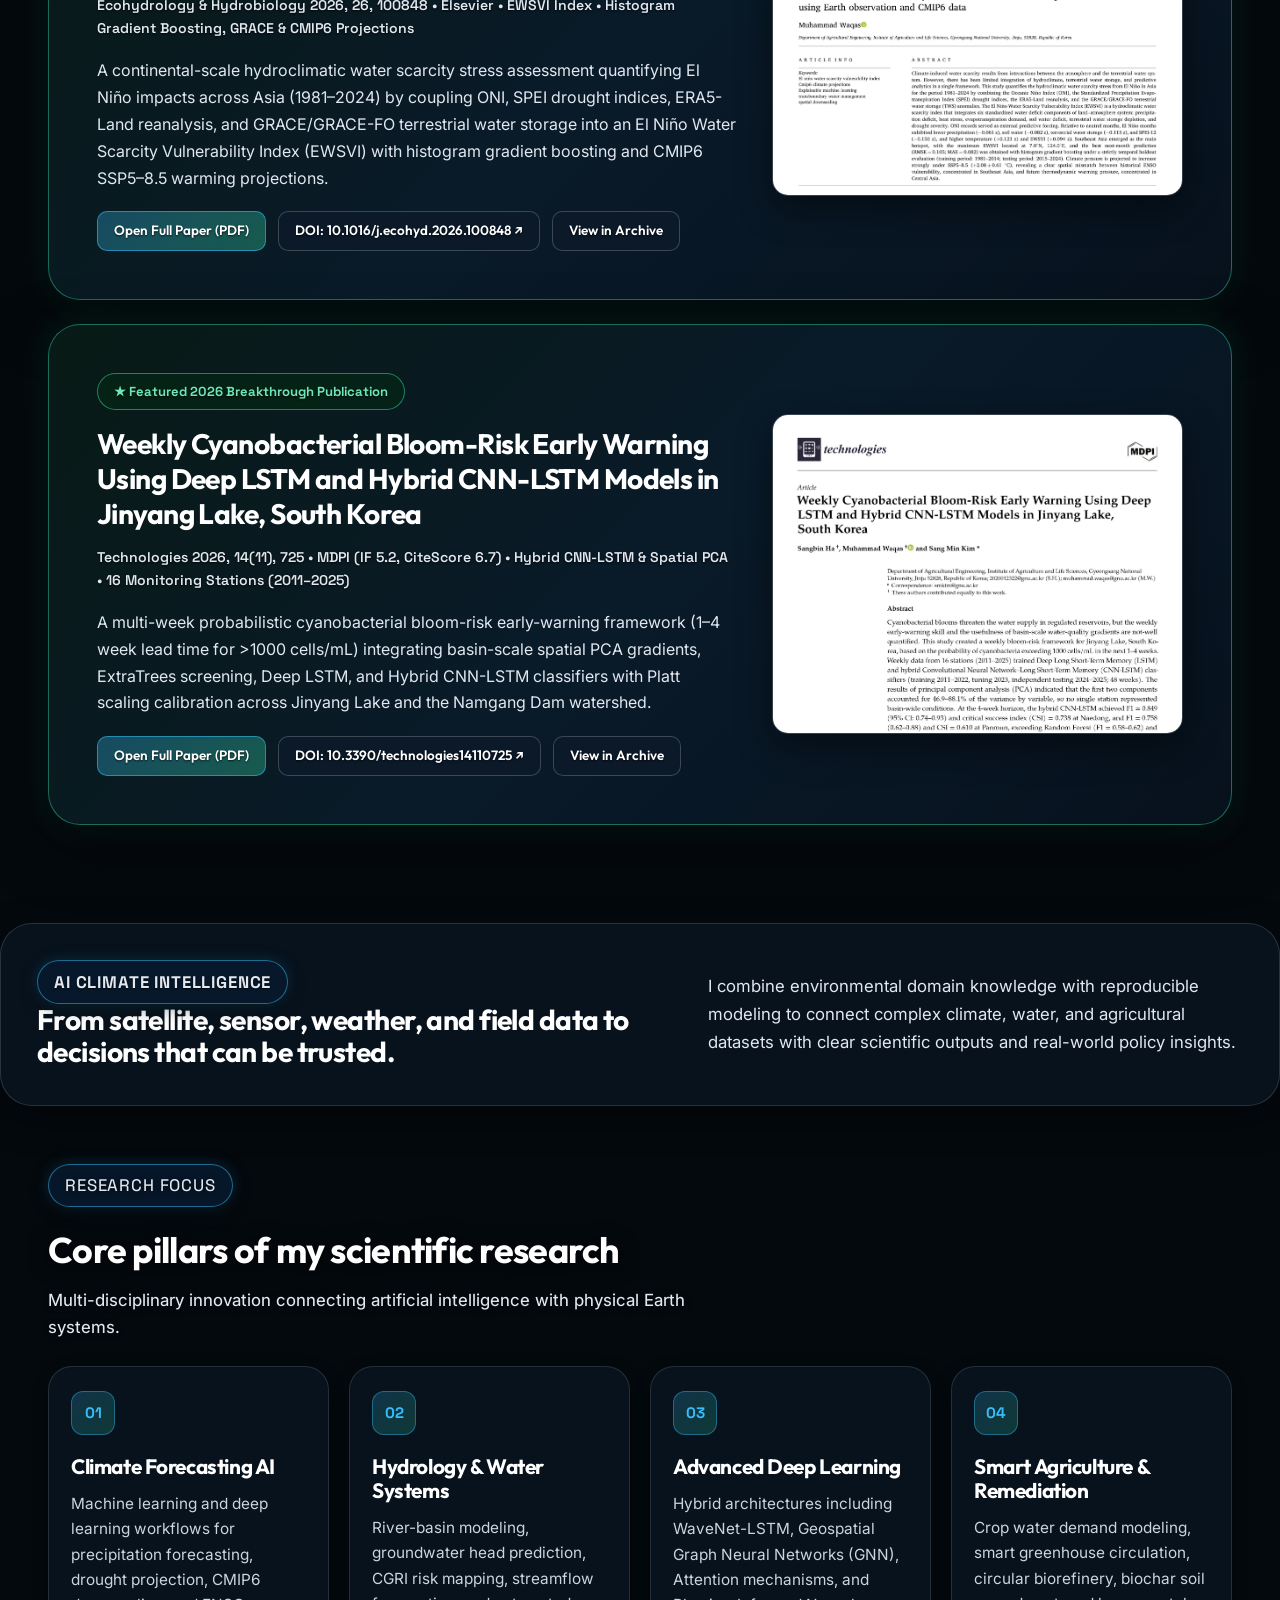
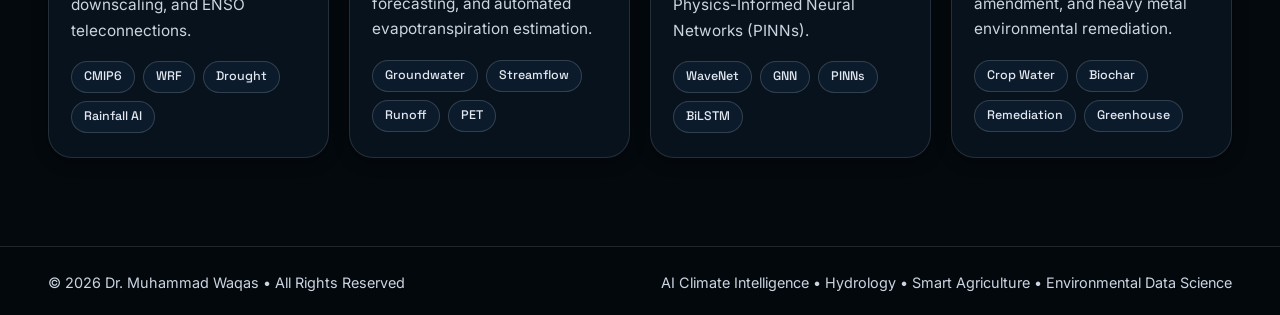
==== commit dcd62dba: "Add files via upload" ====
--- a/index.html
+++ b/index.html
@@ -10,7 +10,7 @@
     <title>Dr. Muhammad Waqas | World's Top 2% Scientist (Stanford / Elsevier) &bull; Environmental AI</title>
     <link rel="stylesheet" href="styles.css?v=20261008-v1">
     <script src="background-animation.js?v=20260925-v10" defer></script>
-    <script src="publications.js?v=20261105-v1" defer></script>
+    <script src="publications.js?v=20261124-v1" defer></script>
     <script src="analytics.js?v=20260813" defer></script>
   </head>
   <body data-page="home">
@@ -64,7 +64,7 @@
           <div class="hero-actions" aria-label="Primary actions">
             <a class="button primary" href="#stanford-top2-ranking">&#127942; Stanford Top 2% (#950)</a>
             <a class="button secondary" href="#scholarly-ranking">&#128081; Top1000 Scholar (#109)</a>
-            <a class="button secondary" href="publications.html">Explore Publications (<span data-publication-count>50</span>)</a>
+            <a class="button secondary" href="publications.html">Explore Publications (<span data-publication-count>51</span>)</a>
             <a class="button secondary" href="models.html">AI Models &amp; Workflows</a>
           </div>
         </div>
@@ -90,7 +90,7 @@
               <span>World Rank (AI Hydrology)</span>
             </div>
             <div>
-              <span class="metric" data-publication-count>50</span>
+              <span class="metric" data-publication-count>51</span>
               <span>Peer-Reviewed Papers</span>
             </div>
           </div>
@@ -306,6 +306,25 @@
         <div class="spotlight-card" style="margin-bottom: 24px;">
           <div>
             <span class="spotlight-badge">&starf; Latest 2026 Breakthrough Publication</span>
+            <h3>ENSO-Associated Water Scarcity Across Asia: A Machine Learning Framework Using Earth Observation and CMIP6 Data</h3>
+            <p class="spotlight-meta">Ecohydrology &amp; Hydrobiology 2026, 26, 100848 &bull; Elsevier &bull; EWSVI Index &bull; Histogram Gradient Boosting, GRACE &amp; CMIP6 Projections</p>
+            <p>
+              A continental-scale hydroclimatic water scarcity stress assessment quantifying El Ni&ntilde;o impacts across Asia (1981&ndash;2024) by coupling ONI, SPEI drought indices, ERA5-Land reanalysis, and GRACE/GRACE-FO terrestrial water storage into an El Ni&ntilde;o Water Scarcity Vulnerability Index (EWSVI) with histogram gradient boosting and CMIP6 SSP5&ndash;8.5 warming projections.
+            </p>
+            <div class="hero-actions" style="margin-top: 20px;">
+              <a class="mini-button strong" href="papers/2026-51.pdf" target="_blank" rel="noopener">Open Full Paper (PDF)</a>
+              <a class="mini-button" href="https://doi.org/10.1016/j.ecohyd.2026.100848" target="_blank" rel="noopener">DOI: 10.1016/j.ecohyd.2026.100848 &nearr;</a>
+              <a class="mini-button" href="publications.html#enso-associated-water-scarcity-across-asia-a-machine-learning-framework-using-earth-observ">View in Archive</a>
+            </div>
+          </div>
+          <div class="spotlight-preview-frame">
+            <img src="preview-2026-51.jpg" alt="First page preview of ENSO-Associated Water Scarcity Across Asia publication">
+          </div>
+        </div>
+
+        <div class="spotlight-card">
+          <div>
+            <span class="spotlight-badge">&starf; Featured 2026 Breakthrough Publication</span>
             <h3>Weekly Cyanobacterial Bloom-Risk Early Warning Using Deep LSTM and Hybrid CNN-LSTM Models in Jinyang Lake, South Korea</h3>
             <p class="spotlight-meta">Technologies 2026, 14(11), 725 &bull; MDPI (IF 5.2, CiteScore 6.7) &bull; Hybrid CNN-LSTM &amp; Spatial PCA &bull; 16 Monitoring Stations (2011&ndash;2025)</p>
             <p>
@@ -320,25 +339,6 @@
           </div>
           <div class="spotlight-preview-frame">
             <img src="preview-2026-50.jpg" alt="First page preview of Weekly Cyanobacterial Bloom-Risk Early Warning publication">
-          </div>
-        </div>
-
-        <div class="spotlight-card">
-          <div>
-            <span class="spotlight-badge">&starf; Featured 2026 Breakthrough Publication</span>
-            <h3>CMIP6-Driven Groundwater-Level Projections and Climate Risk Mapping for South Korea Using a Hybrid Deep Learning Framework</h3>
-            <p class="spotlight-meta">Water 2026, 18, 2358 &bull; MDPI &bull; HACL Model &bull; ACCESS, GISS, INM, NorESM Filtered Ensemble</p>
-            <p>
-              An attention-based hybrid CNN-BiLSTM (HACL) framework integrating 199 telemetric groundwater monitoring stations 
-              with multi-GCM CMIP6 climate scenarios and the Climate Groundwater Risk Index (CGRI) across South Korea.
-            </p>
-            <div class="hero-actions" style="margin-top: 20px;">
-              <a class="mini-button strong" href="papers/2026-49.pdf" target="_blank" rel="noopener">Open Full Paper (PDF)</a>
-              <a class="mini-button" href="publications.html#cmip6-driven-groundwater-level-projections-and-climate-risk-mapping-for-south-korea-using">View in Archive</a>
-            </div>
-          </div>
-          <div class="spotlight-preview-frame">
-            <img src="preview-2026-49.jpg" alt="First page preview of CMIP6 Groundwater-Level Projections publication">
           </div>
         </div>
       </section>
